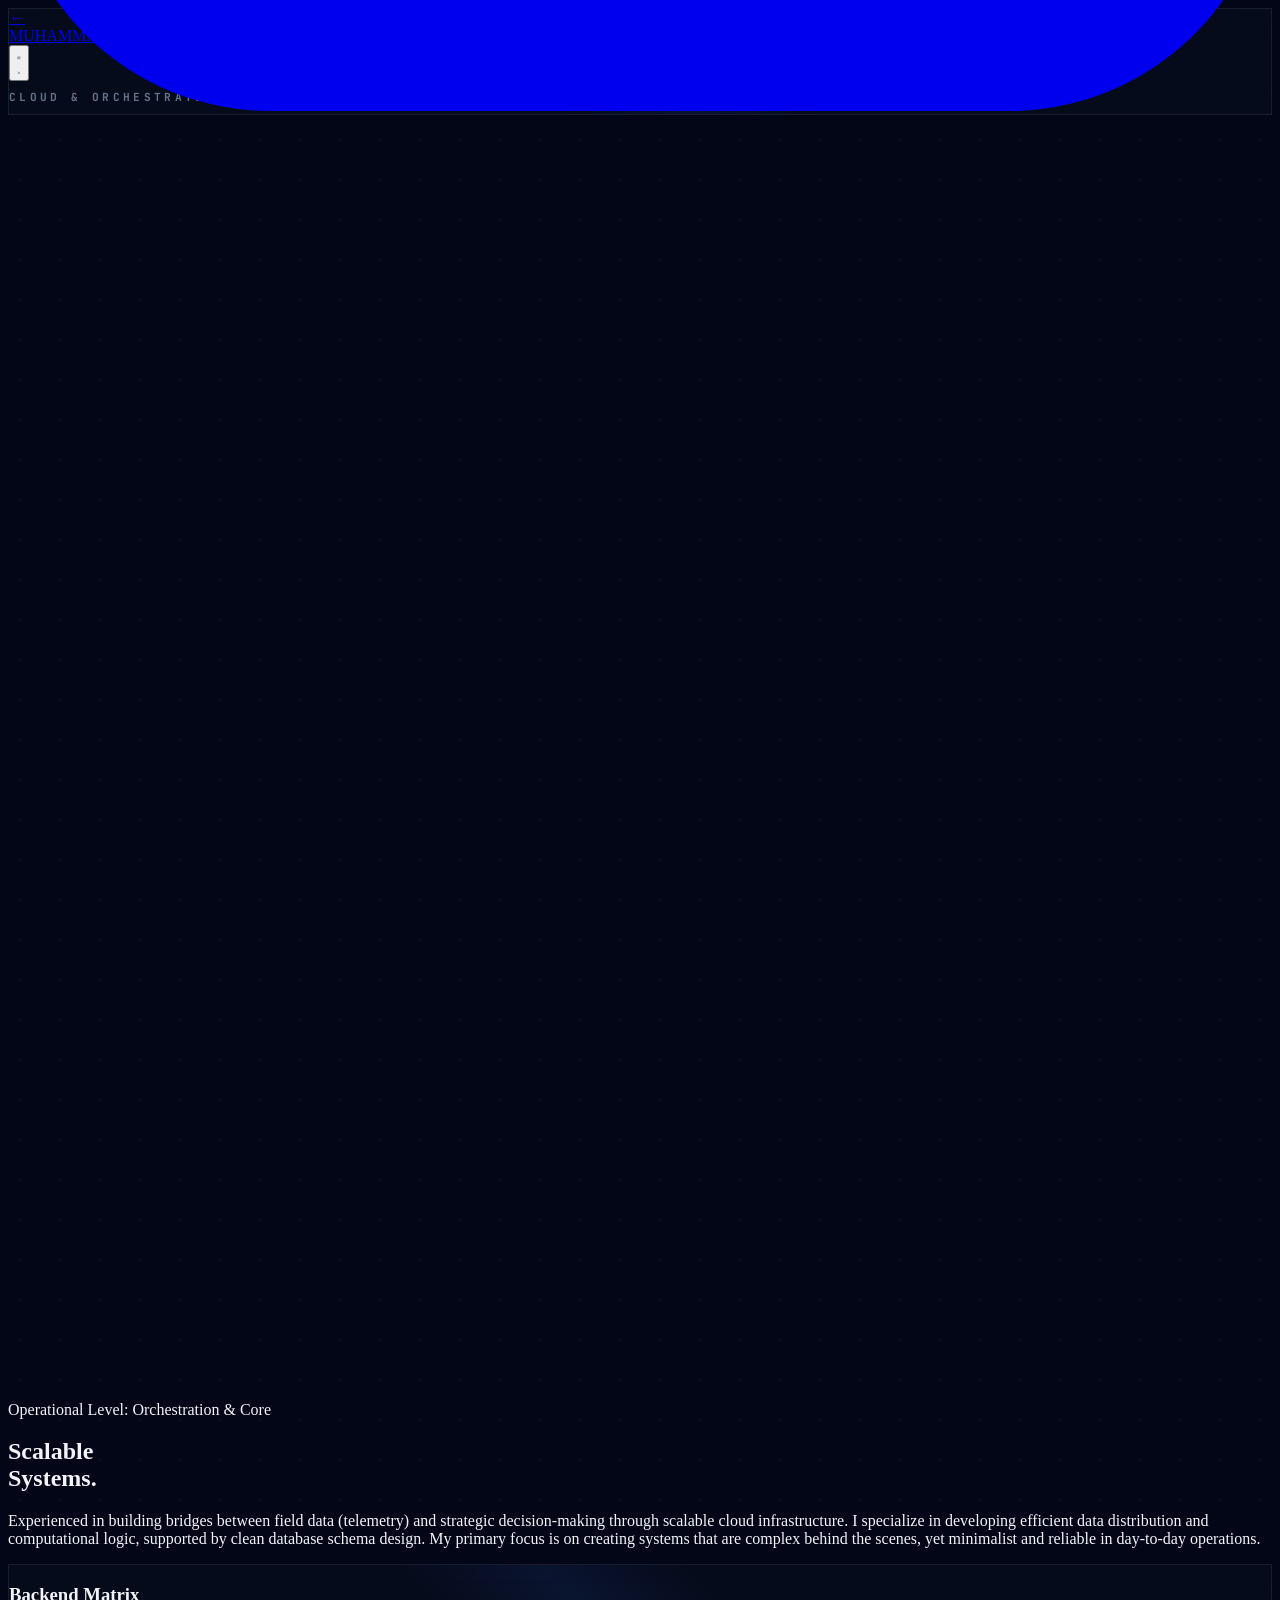
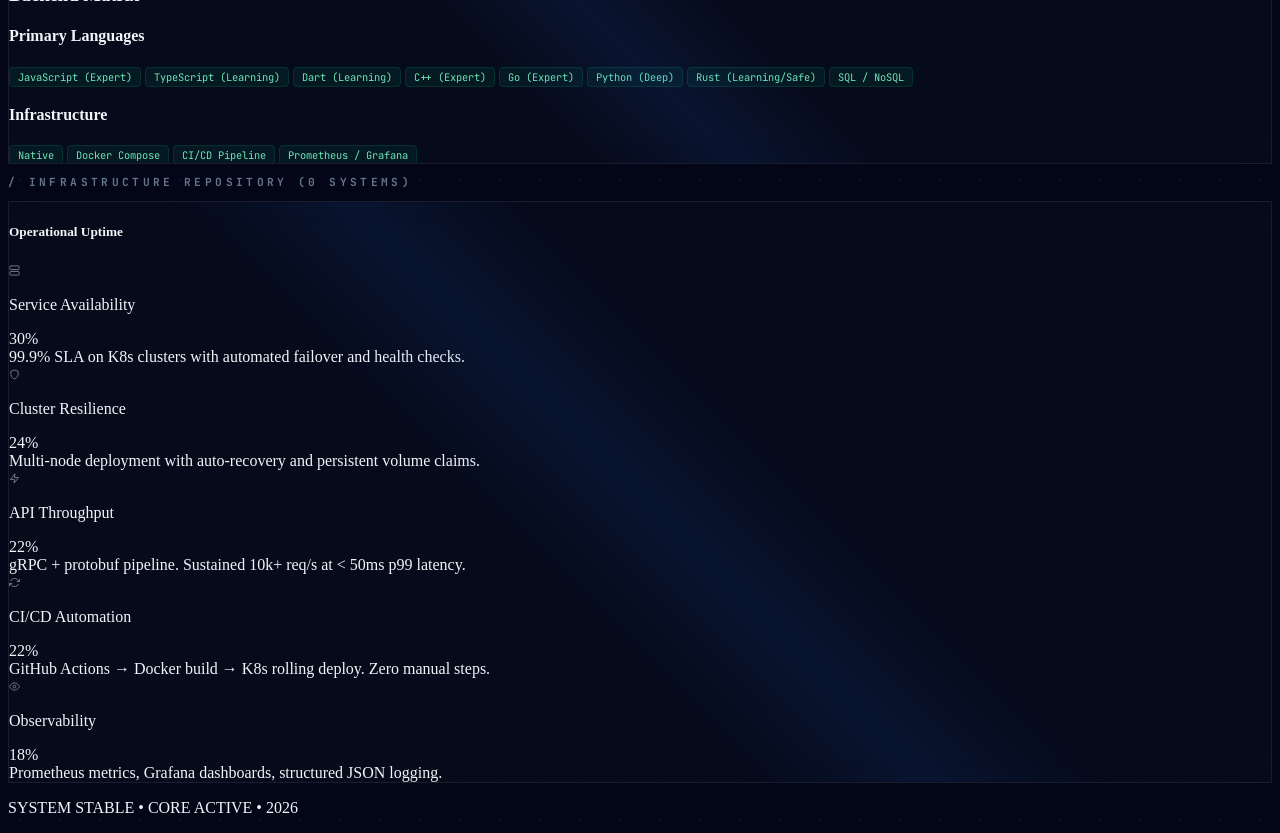
==== page/development/index.html @ 891918cc "feat: Introduce dedicated pages for development, engineering, and profile sections, and add core Jav" ====
<!DOCTYPE html>
<html lang="en">

<head>
    <meta charset="UTF-8">
    <meta name="viewport" content="width=device-width, initial-scale=1.0">
    <title>Development Hub | Muhammad Saifulloh</title>
    <!-- Foot Scripts -->
    <script src="../../static/js/translations.js"></script>


    <!-- Icons & Assets -->
    <link rel="stylesheet" href="../../static/css/style.css">

    <!-- Google Fonts -->
    <link rel="preconnect" href="https://fonts.googleapis.com">
    <link rel="preconnect" href="https://fonts.gstatic.com" crossorigin>
    <link
        href="https://fonts.googleapis.com/css2?family=Inter:wght@300;400;500;600;700;800&family=JetBrains+Mono:wght@400;700&display=swap"
        rel="stylesheet">

    <!-- Tailwind CSS (via CDN) -->
    <script src="https://cdn.tailwindcss.com"></script>
    <script>
        tailwind.config = {
            darkMode: 'class',
            theme: {
                extend: {
                    colors: {
                        dev: { DEFAULT: '#064e3b', light: '#10b981', dark: '#042f24' },
                        dark: { 950: '#020617', 900: '#0a0f1e', 800: '#1e293b' }
                    },
                    fontFamily: {
                        sans: ['Inter', 'sans-serif'],
                        mono: ['JetBrains Mono', 'monospace'],
                    },
                }
            }
        }
    </script>
</head>

<body class="bg-dark-950 text-slate-100 font-sans grid-blueprint selection:bg-dev">
    <nav class="fixed top-0 w-full z-50 glass-card border-b border-white/5 py-4">
        <div class="max-w-7xl mx-auto px-6 flex justify-between items-center">
            <a href="../../" class="flex items-center gap-3 group">
                <div
                    class="w-10 h-10 bg-dev rounded-lg flex items-center justify-center font-black text-white group-hover:protocol-glow transition-all">
                    ←</div>
                <div class="flex flex-col">
                    <span class="font-black tracking-tighter leading-none text-lg">MUHAMMAD SAIFULLOH</span>
                    <span class="text-[9px] text-slate-500 font-mono tracking-[0.2em] uppercase"
                        data-i18n="profile_archive_label">IoT Architect | Full-Stack Dev | Embedded Systems
                        Engineer</span>
                </div>
            </a>

            <!-- Mobile Menu Button -->
            <div class="flex items-center gap-4">
                <button id="mobile-menu-btn" class="lg:hidden p-2 text-slate-400 hover:text-white transition-colors">
                    <svg class="menu-icon w-6 h-6" fill="none" stroke="currentColor" viewBox="0 0 24 24">
                        <path stroke-linecap="round" stroke-linejoin="round" stroke-width="2"
                            d="M4 6h16M4 12h16M4 18h16"></path>
                    </svg>
                    <svg class="close-icon w-6 h-6 hidden" fill="none" stroke="currentColor" viewBox="0 0 24 24">
                        <path stroke-linecap="round" stroke-linejoin="round" stroke-width="2" d="M6 18L18 6M6 6l12 12">
                        </path>
                    </svg>
                </button>
            </div>
            <h1 class="section-tag italic hidden lg:block" data-i18n="operational_level_core">CLOUD & ORCHESTRATION HUB
            </h1>
        </div>
    </nav>

    <!-- Mobile Overlay Menu -->
    <div id="mobile-menu" class="fixed inset-0 z-40 lg:hidden bg-dark-950/95 backdrop-blur-xl pt-24 px-6">
        <div class="flex flex-col gap-6 text-2xl font-black italic uppercase tracking-tighter">
            <a href="../../" class="hover:text-eng transition-colors">← Dashboard</a>
            <a href="../profile/" class="hover:text-eng transition-colors">Profile</a>
            <a href="../engineering/" class="hover:text-eng transition-colors text-eng">Engineering Hub</a>

            <div class="pt-10 mt-10 border-t border-white/5 flex gap-6">
                <a href="https://www.linkedin.com/in/muhammad-saifulloh-b37137209/" target="_blank"
                    class="p-4 bg-slate-900 rounded-xl text-eng"><svg class="w-6 h-6" fill="currentColor"
                        viewBox="0 0 24 24">
                        <path
                            d="M19 0h-14c-2.761 0-5 2.239-5 5v14c0 2.761 2.239 5 5 5h14c2.762 0 5-2.239 5-5v-14c0-2.761-2.238-5-5-5zm-11 19h-3v-11h3v11zm-1.5-12.268c-.966 0-1.75-.79-1.75-1.764s.784-1.764 1.75-1.764 1.75.79 1.75 1.764-.783 1.764-1.75 1.764zm13.5 12.268h-3v-5.604c0-3.368-4-3.113-4 0v5.604h-3v-11h3v1.765c1.396-2.586 7-2.777 7 2.476v6.759z" />
                    </svg></a>
            </div>
        </div>
    </div>

    <main class="max-w-7xl mx-auto py-48 px-6">
        <header class="mb-32 text-right">
            <span
                class="inline-block px-4 py-2 rounded-full bg-green-900/20 border border-green-500/20 text-dev-light text-[10px] font-black mb-8 uppercase tracking-[0.2em]"
                data-i18n="operational_level_core">Operational Level: Orchestration & Core</span>
            <h2 class="text-7xl md:text-9xl font-black italic tracking-tighter mb-10 leading-[0.85] uppercase"
                data-i18n="dev_header">Scalable <br><span class="text-dev-light">Systems.</span></h2>
            <p class="text-xl text-slate-400 max-w-2xl leading-relaxed border-r-4 border-dev pr-6 ml-auto italic"
                data-i18n="dev_desc">
                Experienced in building bridges between field data (telemetry) and strategic decision-making through
                scalable cloud infrastructure. I specialize in developing efficient data distribution and computational
                logic, supported by clean database schema design. My primary focus is on creating systems that are
                complex behind the scenes, yet minimalist and reliable in day-to-day operations.
            </p>
        </header>

        <div class="grid lg:grid-cols-3 gap-12 mb-32">
            <div class="lg:col-span-2 space-y-12 order-2 lg:order-1">
                <section
                    class="p-12 glass-card rounded-[2.5rem] border-l-4 border-dev hover:bg-dev/[0.02] transition-all">
                    <h3 class="text-3xl font-black mb-8 uppercase tracking-tight italic" data-i18n="dev_matrix_title">
                        Backend Matrix</h3>
                    <div class="grid md:grid-cols-2 gap-12">
                        <div class="space-y-6">
                            <h4 class="text-[10px] font-bold text-slate-500 uppercase tracking-widest border-b border-white/5 pb-2"
                                data-i18n="dev_matrix_langs">Primary Languages</h4>
                            <div class="flex flex-wrap gap-2">
                                <span class="dev-tag">JavaScript (Expert)</span>
                                <span class="dev-tag">TypeScript (Learning)</span>
                                <span class="dev-tag">Dart (Learning)</span>

                                <span class="dev-tag">C++ (Expert)</span>
                                <span class="dev-tag">Go (Expert)</span> <span class="dev-tag">Python (Deep)</span>
                                <span class="dev-tag">Rust (Learning/Safe)</span> <span class="dev-tag">SQL /
                                    NoSQL</span>
                            </div>
                        </div>
                        <div class="space-y-6">
                            <h4 class="text-[10px] font-bold text-slate-500 uppercase tracking-widest border-b border-white/5 pb-2"
                                data-i18n="dev_matrix_infra">Infrastructure</h4>
                            <div class="flex flex-wrap gap-2">
                                <span class="dev-tag">Native</span> <span class="dev-tag">Docker Compose</span>
                                <span class="dev-tag">CI/CD Pipeline</span> <span class="dev-tag">Prometheus /
                                    Grafana</span>
                            </div>
                        </div>
                    </div>
                </section>

                <div class="space-y-8" id="dev-projects-container">
                    <!-- Projects injected via dev_projects.js -->
                </div>
            </div>

            <div class="lg:col-span-1 space-y-8 order-1 lg:order-2">
                <div class="glass-card p-8 rounded-3xl border-t-4 border-dev sticky top-28">
                    <h5 class="text-[10px] font-black text-slate-500 uppercase tracking-[0.3em] mb-6"
                        data-i18n="dev_uptime_title">Operational Uptime</h5>
                    <!-- Stats injected + animated via stats.js -->
                    <div id="dev-stats-container" class="space-y-5"></div>
                </div>
            </div>
        </div>
    </main>

    <!-- Mechanical-Humanist Modal -->
    <div id="image-modal">
        <div class="modal-content glass-card p-1">
            <div class="bg-dark-900 rounded-[20px] p-10 relative">
                <button id="modal-close"
                    class="absolute top-6 right-6 text-white font-black text-2xl hover:text-dev transition-colors">&times;</button>
                <div class="flex flex-col gap-8">
                    <img id="modal-img" src="" alt="Project Preview"
                        class="w-full rounded-xl border border-white/5 shadow-2xl">
                    <div class="modal-info text-left">
                        <h4 id="modal-title" class="text-3xl font-black italic uppercase mb-2">Project Title</h4>
                        <div id="modal-desc" class="text-slate-400 text-sm leading-relaxed max-w-2xl"></div>
                    </div>
                </div>
            </div>
        </div>
    </div>

    <footer class="py-20 border-t border-white/5 text-center grid-blueprint">
        <p class="text-[10px] text-slate-800 font-mono italic font-bold tracking-[0.5em]" data-i18n="dev_footer">SYSTEM
            STABLE • CORE ACTIVE • 2026</p>
    </footer>

    <script src="../../static/js/stats.js"></script>
    <script src="../../static/js/dev_projects.js"></script>
    <script src="../../static/js/core.js"></script>
</body>

</html>
---- static/css/style.css ----
/* Main Design Tokens */
:root {
    --eng-blue: #00458b;
    /* BUMN/LEN Strategic Blue */
    --dev-green: #064e3b;
    --safety-orange: #d97706;
    --dark-950: #020617;
    --dark-900: #0a0f1e;
    --accent-blue: #3b82f6;
}

body {
    background-color: var(--dark-950);
    color: #f1f5f9;
    scroll-behavior: smooth;
    overflow-x: hidden;
}

/* Blueprint Grid Background */
.grid-blueprint {
    background-image: radial-gradient(rgba(37, 99, 235, 0.1) 1px, transparent 1px);
    background-size: 40px 40px;
}

/* Glassmorphism Cards with Transparent Edges */
.glass-card {
    background: rgba(10, 15, 30, 0.6);
    backdrop-filter: blur(16px);
    border: 1px solid rgba(255, 255, 255, 0.08);
    position: relative;
    overflow: hidden;
}

.glass-card::before {
    content: '';
    position: absolute;
    inset: 0;
    background: linear-gradient(45deg, transparent 40%, rgba(37, 99, 235, 0.1), transparent 60%);
    pointer-events: none;
    z-index: 1;
}

/* Translucent Glowing Edges */
.project-card {
    border: 1px solid rgba(37, 99, 235, 0.15);
    transition: all 0.4s cubic-bezier(0.23, 1, 0.32, 1);
    cursor: pointer;
}

.project-card:hover {
    border-color: rgba(37, 99, 235, 0.5);
    background: rgba(10, 15, 30, 0.8);
    box-shadow: 0 0 30px -5px rgba(37, 99, 235, 0.2);
}

.project-card:active {
    transform: scale(0.97);
    border-color: var(--eng-blue);
    background: rgba(0, 69, 139, 0.2);
}

/* Section Tags */
.section-tag {
    font-family: 'JetBrains Mono', monospace;
    font-size: 0.7rem;
    letter-spacing: 0.3em;
    color: #64748b;
    font-weight: 700;
    text-transform: uppercase;
}

/* Timeline */
.timeline-line {
    position: absolute;
    left: 0;
    top: 0;
    height: 100%;
    width: 2px;
    background: linear-gradient(to bottom, var(--eng-blue), transparent);
}

/* Tech Tags */
.tech-tag {
    background: rgba(37, 99, 235, 0.1);
    border: 1px solid rgba(37, 99, 235, 0.2);
    color: #93c5fd;
    padding: 2px 8px;
    border-radius: 4px;
    font-size: 0.65rem;
    font-family: 'JetBrains Mono', monospace;
}

.dev-tag {
    background: rgba(5, 150, 105, 0.1);
    border: 1px solid rgba(5, 150, 105, 0.2);
    color: #6ee7b7;
    padding: 2px 8px;
    border-radius: 4px;
    font-size: 0.65rem;
    font-family: 'JetBrains Mono', monospace;
}

/* Utilities */
.horizontal-scroll {
    scrollbar-width: none;
    -ms-overflow-style: none;
}

.horizontal-scroll::-webkit-scrollbar {
    display: none;
}

.hero {
    object-position: center 20%;
}

.project-card {
    min-width: 320px;
    scroll-snap-align: start;
}

.about {
    width: 100%;
    height: 33vh;
    object-fit: cover;
    /* User can adjust this value to crop: [center, top, bottom, X% Y%] */
    object-position: center 20%;
    transition: transform 0.5s ease;
}

.hover-lift {
    transition: transform 0.3s ease, box-shadow 0.3s ease;
}

.hover-lift:hover {
    transform: translateY(-5px);
    box-shadow: 0 10px 40px -10px rgba(37, 99, 235, 0.3);
}

.industrial-border {
    border-left: 4px solid var(--eng-blue);
    padding-left: 1.5rem;
}

.gradient-text-blue {
    background: linear-gradient(to right, #60a5fa, var(--eng-blue));
    -webkit-background-clip: text;
    background-clip: text;
    -webkit-text-fill-color: transparent;
}

/* Performance Optimized Animations */
@keyframes glow-pulse {

    0%,
    100% {
        opacity: 0.5;
        transform: scale(1);
    }

    50% {
        opacity: 1;
        transform: scale(1.05);
    }
}

.protocol-glow {
    transition: filter 0.3s ease, transform 0.3s ease, opacity 0.3s ease;
    will-change: transform, opacity;
}

.project-card:hover .protocol-glow {
    filter: drop-shadow(0 0 8px var(--eng-blue));
    color: var(--eng-blue);
    /* Ensure icon glows too */
    transform: scale(1.3);
    opacity: 1;
}

/* System Architecture Diagram */
.arch-node {
    position: relative;
    padding: 1.5rem;
    background: rgba(15, 23, 42, 0.8);
    border: 1px solid rgba(255, 255, 255, 0.1);
    border-radius: 1rem;
    text-align: center;
    transition: transform 0.3s ease;
    will-change: transform;
}

.arch-node:hover {
    transform: scale(1.02);
    border-color: var(--eng-blue);
}

.arch-arrow {
    height: 2px;
    background: linear-gradient(90deg, var(--eng-blue), transparent);
    flex-grow: 1;
    position: relative;
    min-width: 40px;
}

.arch-arrow::after {
    content: '';
    position: absolute;
    right: 0;
    top: -4px;
    border-left: 6px solid var(--eng-blue);
    border-top: 5px solid transparent;
    border-bottom: 5px solid transparent;
}

/* GitHub Repository Card */
.repo-card {
    background: rgba(30, 41, 59, 0.4);
    border-radius: 0.75rem;
    padding: 1.25rem;
    border: 1px solid rgba(255, 255, 255, 0.05);
    transition: all 0.3s ease;
}

.repo-card:hover {
    background: rgba(30, 41, 59, 0.6);
    border-color: var(--eng-blue);
    transform: translateX(5px);
}

/* Mechanical-Humanist Modal */
#image-modal {
    display: none;
    position: fixed;
    z-index: 1000;
    inset: 0;
    background: rgba(2, 6, 23, 0.95);
    align-items: center;
    justify-content: center;
    backdrop-filter: blur(12px);
    opacity: 0;
    transition: opacity 0.3s ease;
}

#image-modal.active {
    display: flex;
    opacity: 1;
}

.modal-content {
    max-width: 1000px;
    width: 90%;
    transform: translateY(20px);
    transition: transform 0.4s cubic-bezier(0.16, 1, 0.3, 1);
}

#image-modal.active .modal-content {
    transform: translateY(0);
}

/* Mobile Navigation & Layout Utility */
@media (max-width: 768px) {
    .grid-blueprint {
        background-size: 30px 30px;
    }

    .project-card {
        min-width: 280px;
    }

    h1 {
        font-size: 3.5rem !important;
    }

    h2 {
        font-size: 2.5rem !important;
    }

    .arch-arrow {
        display: none;
    }

    .modal-content {
        width: 95%;
        height: 90%;
        overflow-y: auto;
    }
}

/* Responsive Hidden Utility */
.mobile-nav-active body {
    overflow: hidden;
}

#mobile-menu {
    transform: translateY(-100%);
    transition: transform 0.4s cubic-bezier(0.16, 1, 0.3, 1);
}

#mobile-menu.active {
    transform: translateY(0);
}

/* Profile Image Framework */
.profile-frame {
    position: relative;
    mask-image: radial-gradient(circle at center, black 60%, transparent 100%);
    -webkit-mask-image: radial-gradient(circle at center, black 60%, transparent 100%);
    overflow: hidden;
    cursor: pointer;
    transition: all 0.5s cubic-bezier(0.23, 1, 0.32, 1);
}

.profile-frame:hover {
    transform: scale(1.03);
    mask-image: radial-gradient(circle at center, black 80%, transparent 100%);
    -webkit-mask-image: radial-gradient(circle at center, black 80%, transparent 100%);
}

.profile-frame img {
    width: 100%;
    height: 100%;
    object-fit: cover;
    /* User can adjust this value to crop: [center, top, bottom, X% Y%] */
    object-position: center 20%;
    transition: transform 0.5s ease;
}

.profile-frame:hover img {
    transform: scale(1.1);
}

/* Blur Vignette Overlay */
.profile-vignette {
    position: absolute;
    inset: 0;
    box-shadow: inset 0 0 40px 10px rgba(2, 6, 23, 0.8);
    pointer-events: none;
}

/* CV Dropdown Active State */
#cv-dropdown.active-click #cv-menu {
    opacity: 1 !important;
    visibility: visible !important;
    transform: translateY(0) !important;
}

/* Repo Marquee Styling */
.repo-marquee-container {
    animation: marquee 40s linear infinite;
    gap: 2rem;
}

@keyframes marquee {
    0% {
        transform: translateX(0);
    }

    100% {
        transform: translateX(-50%);
    }
}

.repo-marquee-item {
    min-width: 350px;
    background: rgba(15, 23, 42, 0.4);
    border: 1px solid rgba(255, 255, 255, 0.05);
    padding: 1.5rem;
    border-radius: 1rem;
    display: inline-flex;
    flex-direction: column;
    pointer-events: none;
    /* User requested: not clickable */
}

.repo-marquee-item .repo-status {
    font-size: 8px;
    font-family: 'JetBrains Mono', monospace;
    font-weight: 800;
    text-transform: uppercase;
    letter-spacing: 0.1em;
    margin-bottom: 0.5rem;
}

.repo-marquee-item .status-private {
    color: #f59e0b;
}

.repo-marquee-item .status-public {
    color: #2563eb;
}

/* Line Clamp for project description overflow */
.line-clamp-3 {
    display: -webkit-box;
    -webkit-line-clamp: 3;
    line-clamp: 3;
    -webkit-box-orient: vertical;
    overflow: hidden;
}

/* Ensure buttons & interactive elements have min touch target */
button,
.filter-btn,
.cert-card,
.project-card {
    -webkit-tap-highlight-color: transparent;
}

/* Filter button spacing on mobile */
#filter-hub {
    gap: 0.5rem;
}

/* Modal image: contain on mobile so tall images don't overflow */
#modal-img {
    max-height: 100vh;
    object-fit: cover;
}

/* Form select dropdown dark background (browser default override) */
select option {
    background: #0a0f1e;
    color: #f1f5f9;
}

/* ── ICON ANIMATION UTILITIES ─────────────────────────────────────────────── */

/* Gentle float — use on hero/section icons */
@keyframes icon-float {

    0%,
    100% {
        transform: translateY(0px);
    }

    50% {
        transform: translateY(-4px);
    }
}

.icon-float {
    animation: icon-float 3.5s ease-in-out infinite;
}

/* Slow spin — use on gear/cycle icons */
@keyframes icon-spin-slow {
    from {
        transform: rotate(0deg);
    }

    to {
        transform: rotate(360deg);
    }
}

.icon-spin {
    animation: icon-spin-slow 10s linear infinite;
}

/* Engineering glow pulse — use on hardware icons */
@keyframes glow-eng {

    0%,
    100% {
        filter: drop-shadow(0 0 2px rgba(59, 130, 246, 0.4));
    }

    50% {
        filter: drop-shadow(0 0 8px rgba(59, 130, 246, 0.9));
    }
}

.icon-glow-eng {
    animation: glow-eng 2.5s ease-in-out infinite;
}

/* Development glow pulse — use on dev icons */
@keyframes glow-dev {

    0%,
    100% {
        filter: drop-shadow(0 0 2px rgba(16, 185, 129, 0.4));
    }

    50% {
        filter: drop-shadow(0 0 8px rgba(16, 185, 129, 0.9));
    }
}

.icon-glow-dev {
    animation: glow-dev 2.5s ease-in-out infinite;
}

/* Badge shimmer — use on cert/award icons */
@keyframes shimmer {
    0% {
        opacity: 0.6;
        transform: scale(1);
    }

    50% {
        opacity: 1;
        transform: scale(1.15);
    }

    100% {
        opacity: 0.6;
        transform: scale(1);
    }
}

.icon-shimmer {
    animation: shimmer 2.8s ease-in-out infinite;
}

/* Stagger fade-in for card lists */
@keyframes fade-up {
    from {
        opacity: 0;
        transform: translateY(14px);
    }

    to {
        opacity: 1;
        transform: translateY(0);
    }
}

.fade-up {
    animation: fade-up 0.45s cubic-bezier(0.22, 1, 0.36, 1) both;
}

.fade-up-1 {
    animation-delay: 0.05s;
}

.fade-up-2 {
    animation-delay: 0.12s;
}

.fade-up-3 {
    animation-delay: 0.19s;
}

.fade-up-4 {
    animation-delay: 0.26s;
}

.fade-up-5 {
    animation-delay: 0.33s;
}

/* Icon wrapper — for inline SVG in filter buttons / headers */
.btn-icon {
    display: inline-flex;
    align-items: center;
    justify-content: center;
}

.btn-icon svg {
    width: 12px;
    height: 12px;
    stroke-width: 2.2;
    flex-shrink: 0;
}

/* Stat icon */
.stat-icon {
    display: inline-flex;
    opacity: 0.5;
    flex-shrink: 0;
    transition: opacity 0.3s;
}

.stat-bar-item:hover .stat-icon {
    opacity: 1;
}

.stat-icon svg {
    width: 11px;
    height: 11px;
    stroke-width: 2;
}

/* Milestone/cert icon badge */
.item-icon {
    display: flex;
    align-items: center;
    justify-content: center;
    width: 32px;
    height: 32px;
    border-radius: 10px;
    flex-shrink: 0;
}

/* Filter button active icon color */
.filter-btn.active .btn-icon,
.filter-btn[class*="bg-eng"] .btn-icon {
    opacity: 1;
}
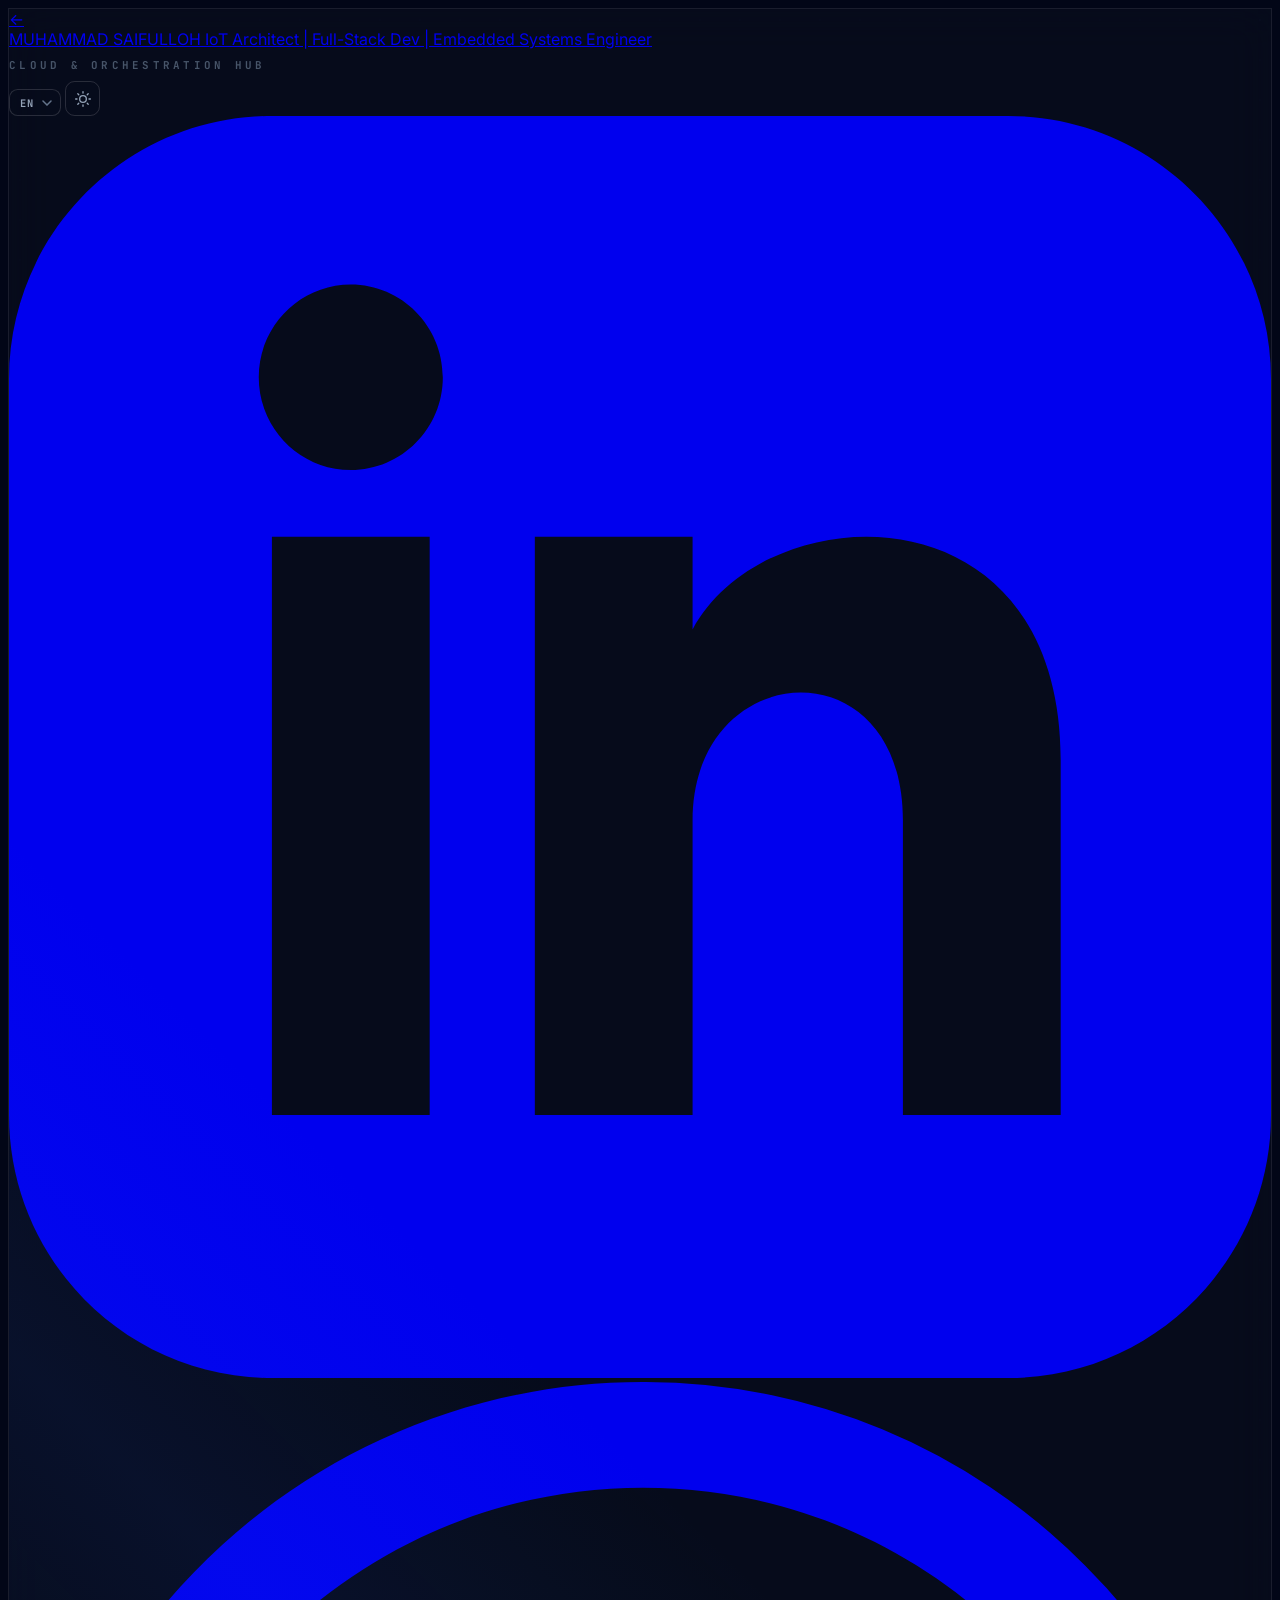
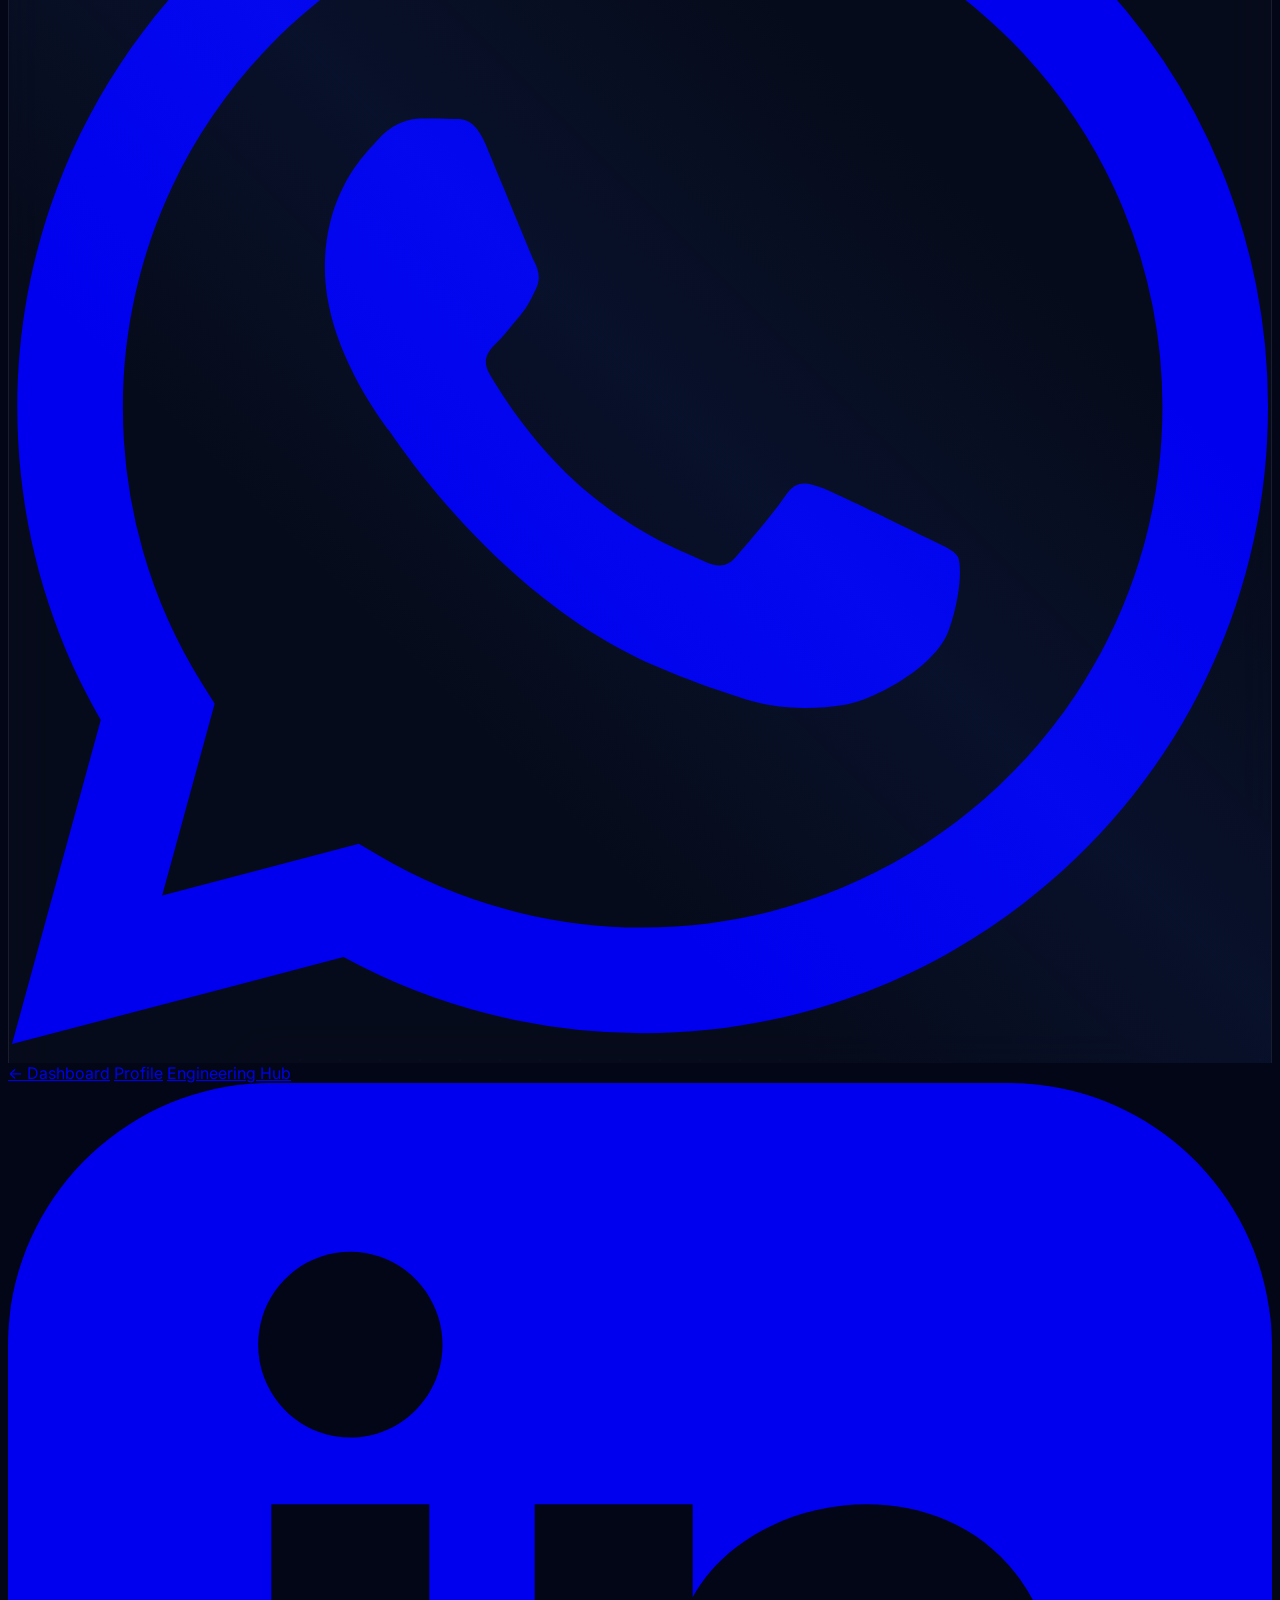
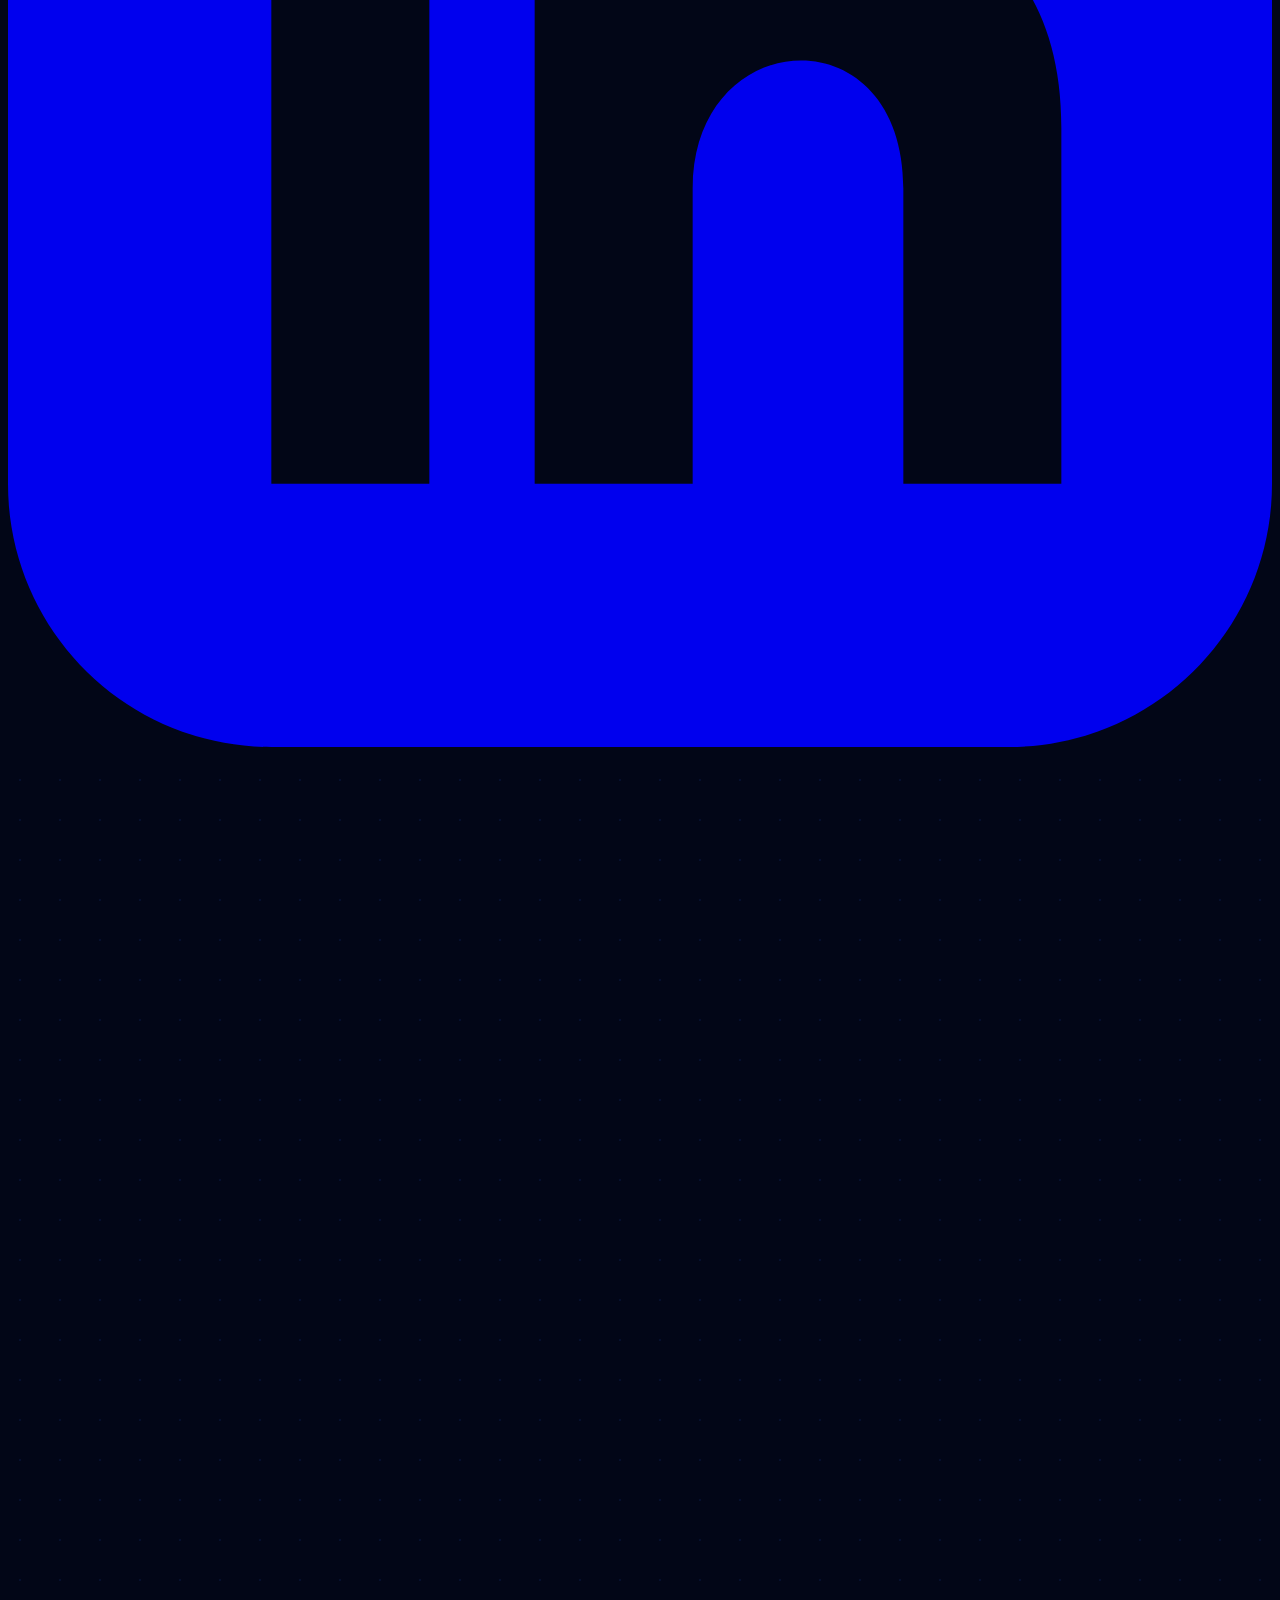
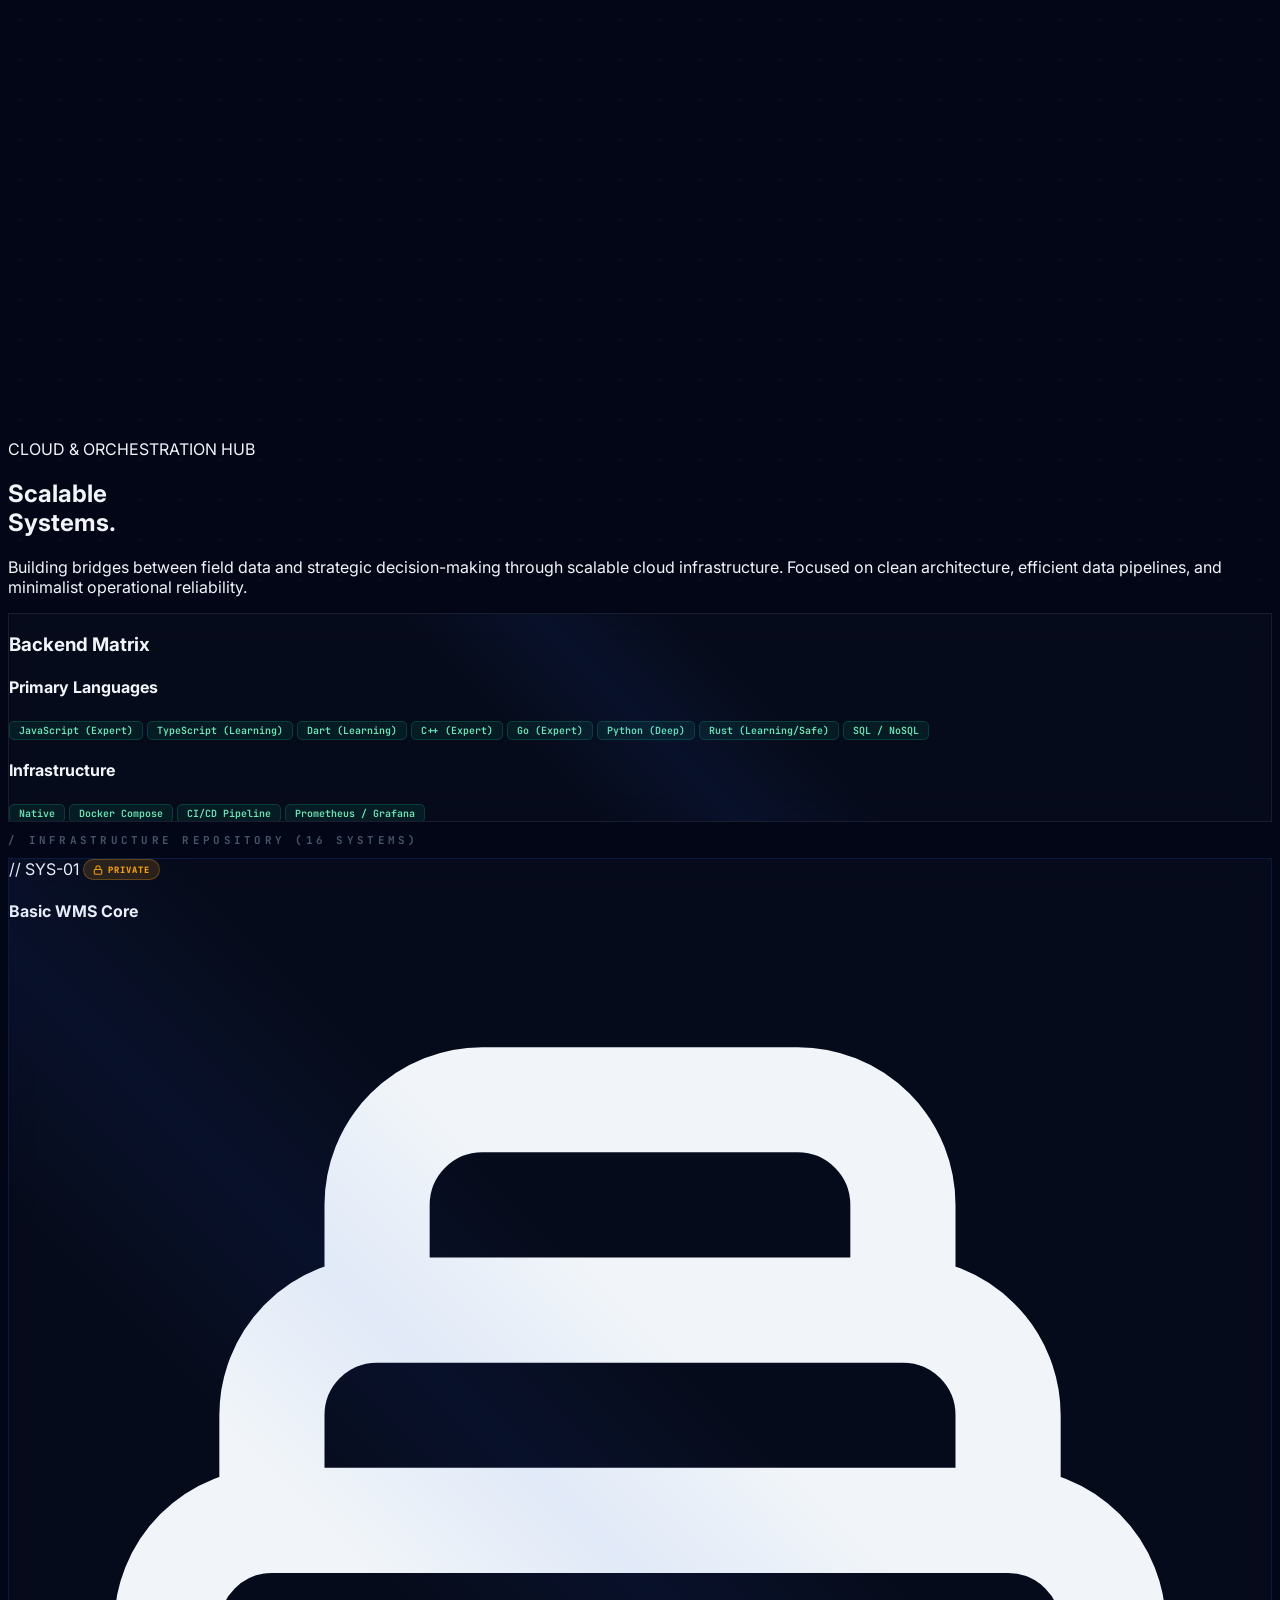
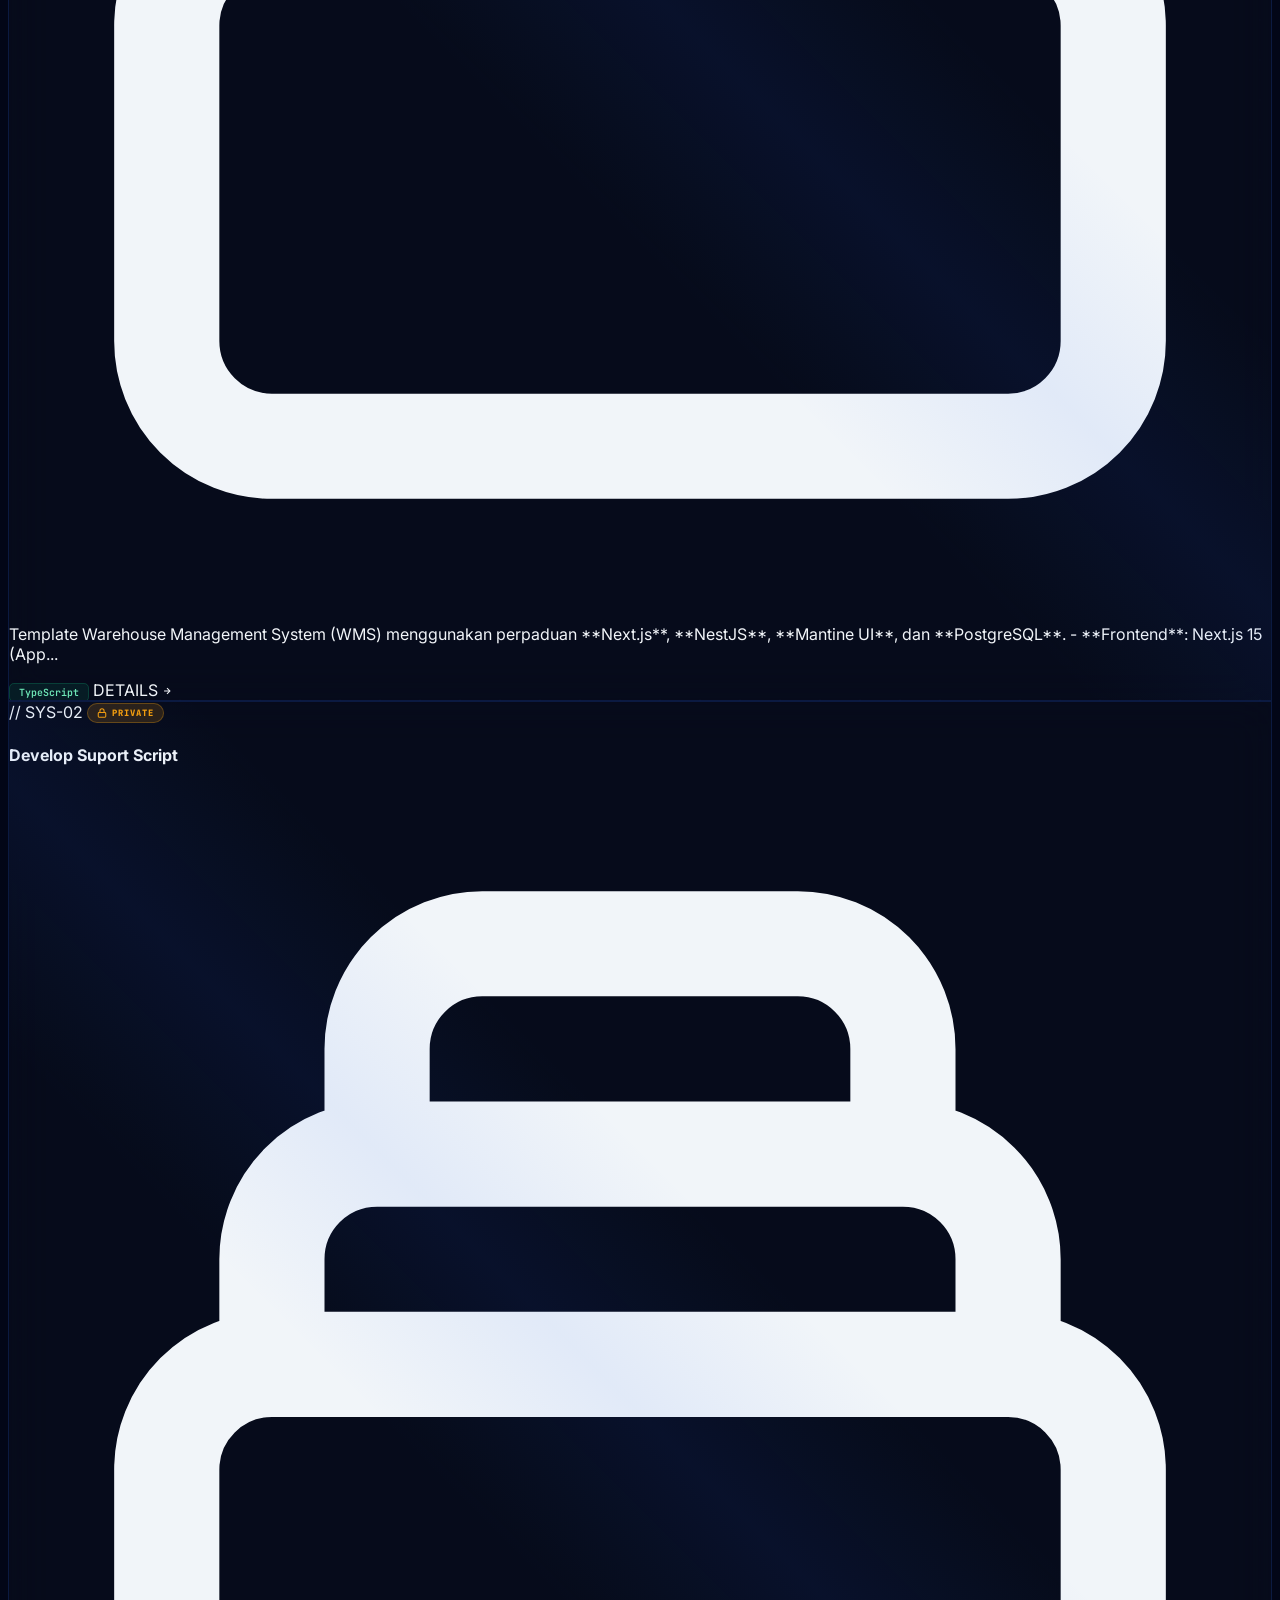
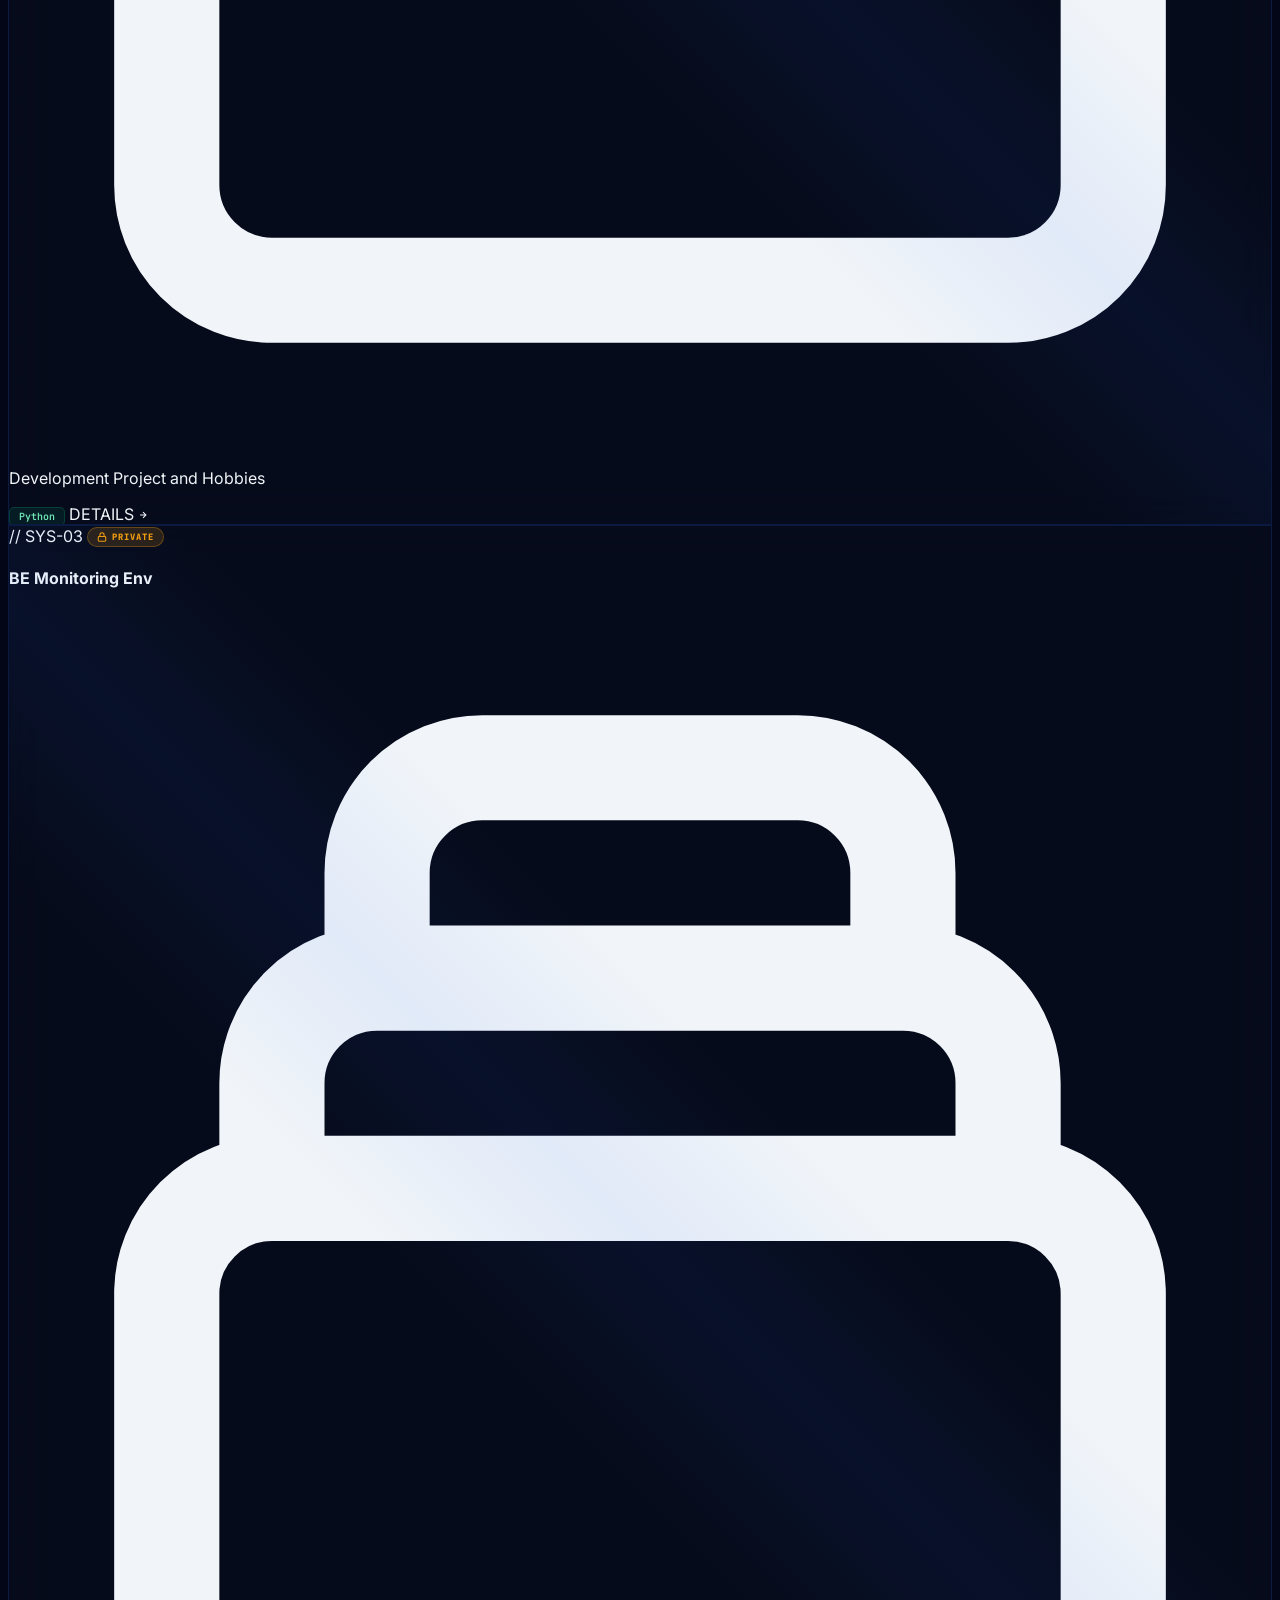
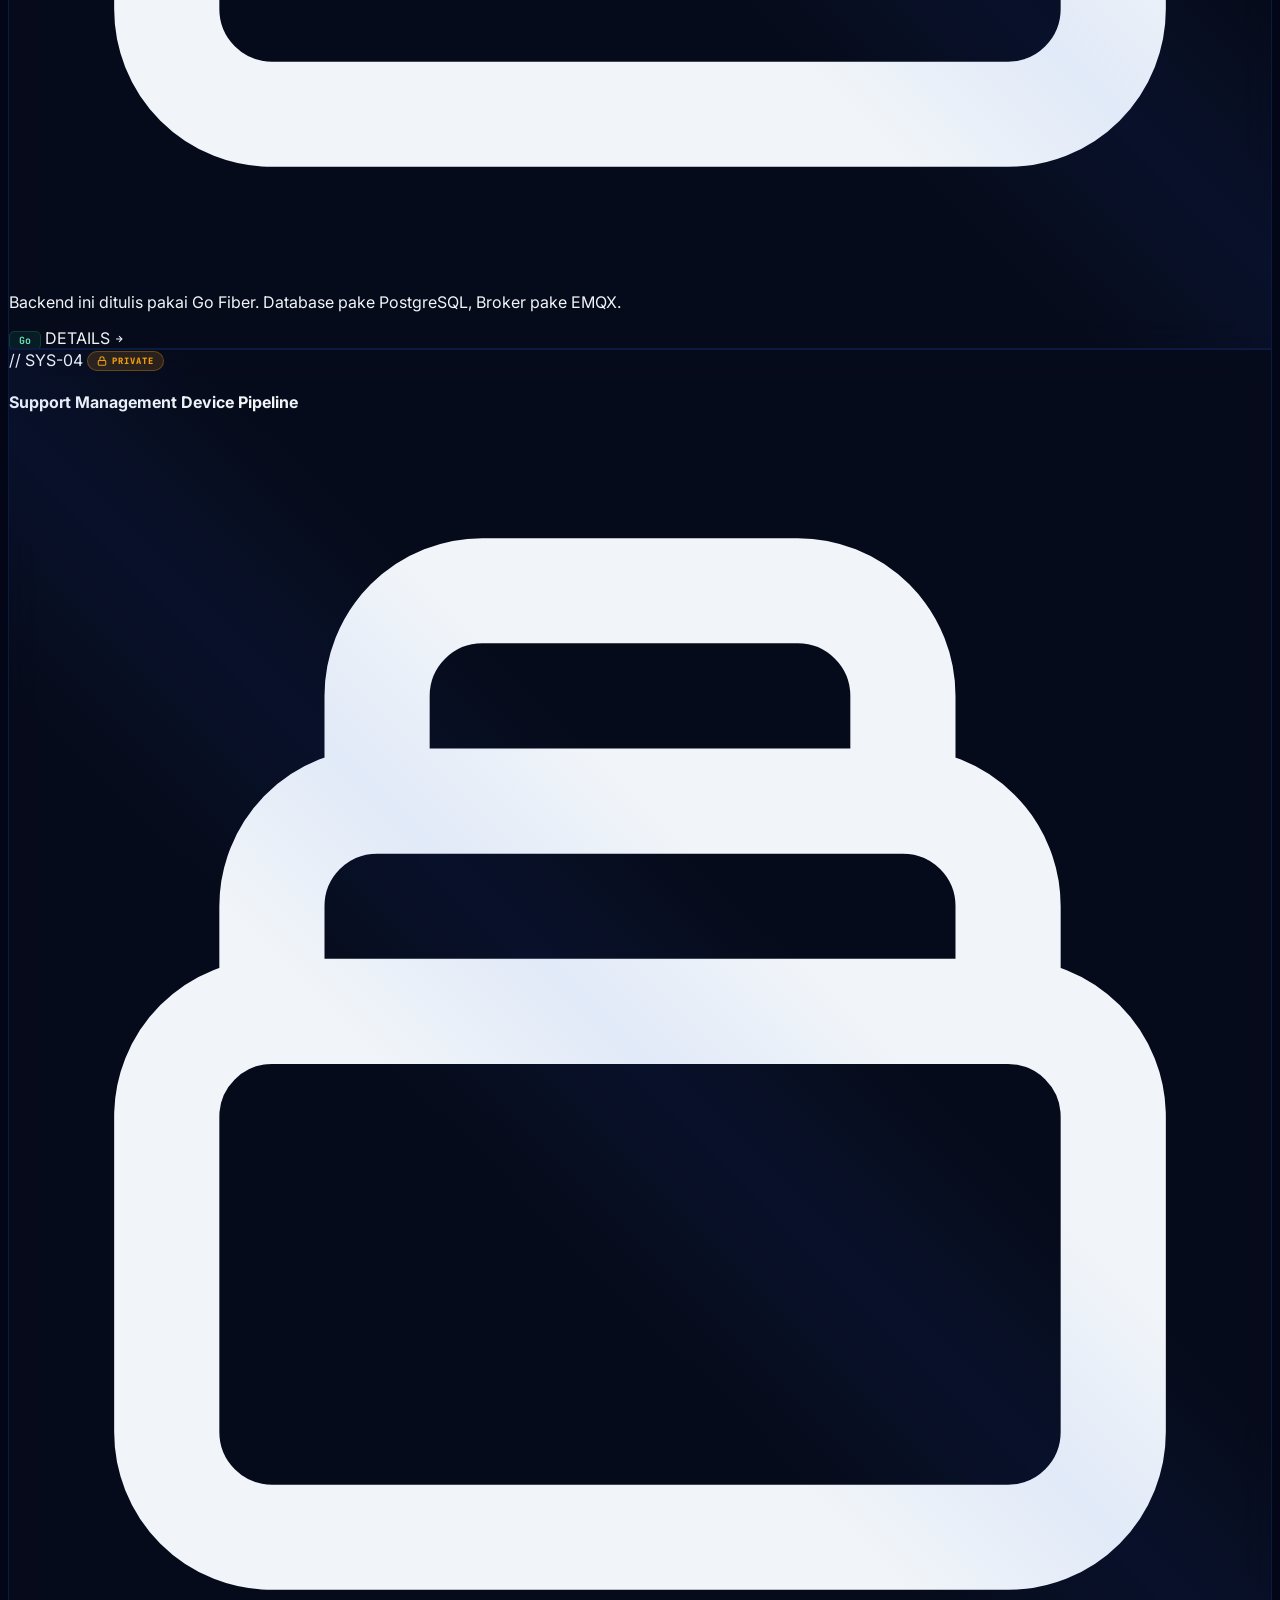
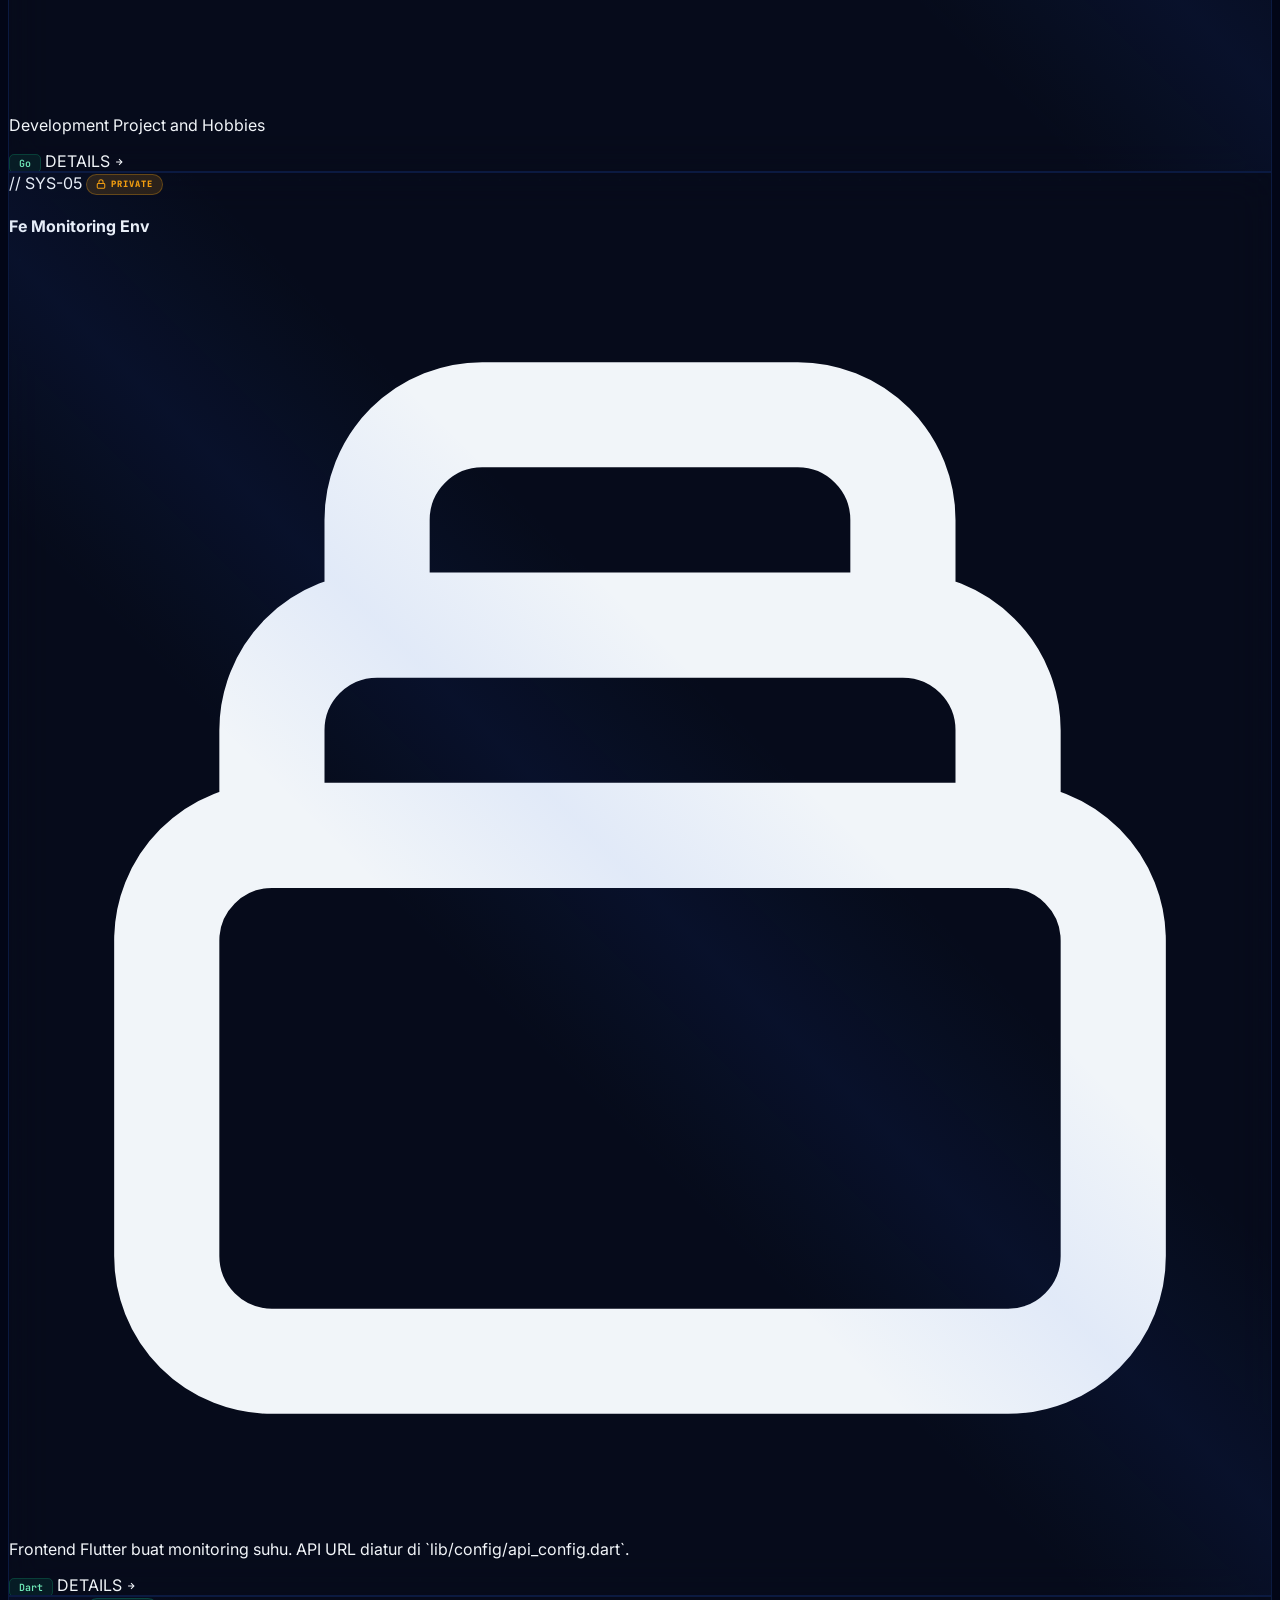
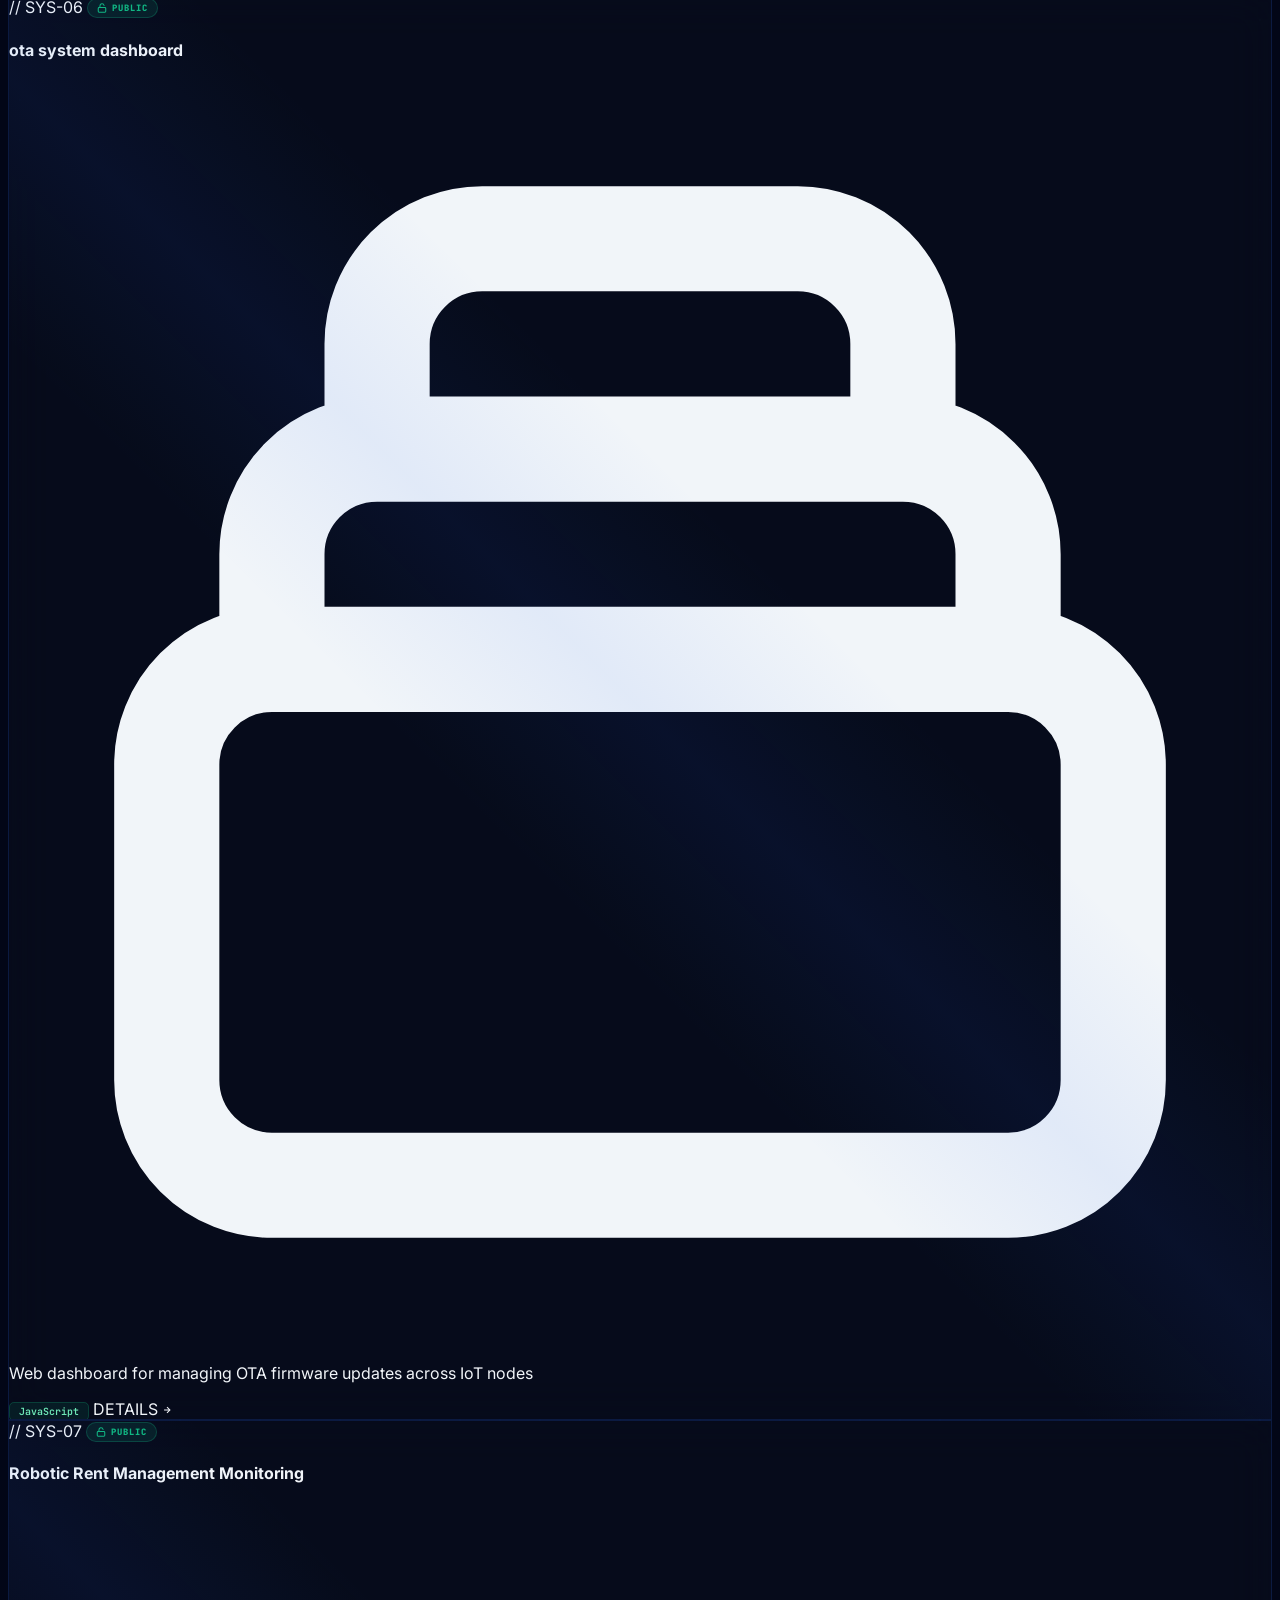
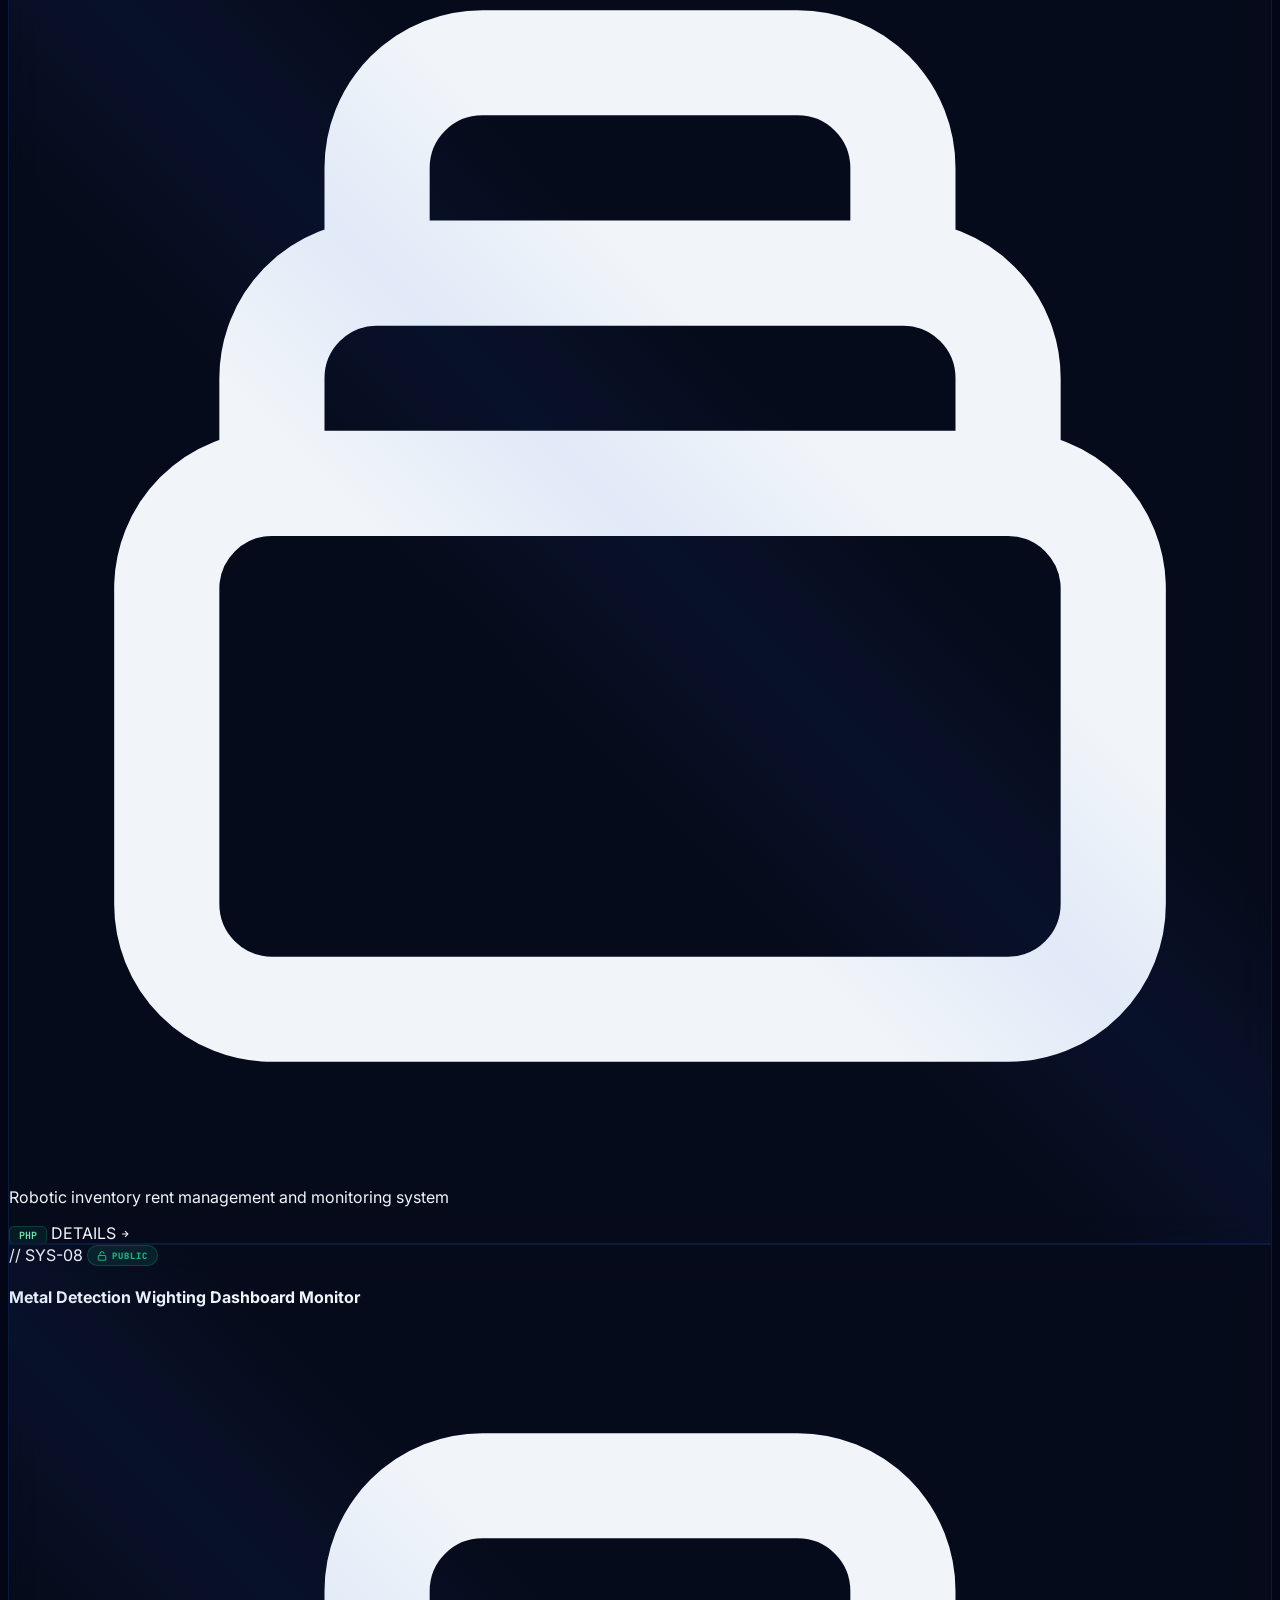
==== commit 8ddfb170: "feat: Implement dedicated portfolio pages for development, engineering, and profile sections with ne" ====
--- a/page/development/index.html
+++ b/page/development/index.html
@@ -5,9 +5,10 @@
     <meta charset="UTF-8">
     <meta name="viewport" content="width=device-width, initial-scale=1.0">
     <title>Development Hub | Muhammad Saifulloh</title>
-    <!-- Foot Scripts -->
+    <!-- Translations must load first -->
     <script src="../../static/js/translations.js"></script>
-
+    <!-- Loader -->
+    <script src="../../static/js/loader.js"></script>
 
     <!-- Icons & Assets -->
     <link rel="stylesheet" href="../../static/css/style.css">
@@ -41,22 +42,52 @@
 </head>
 
 <body class="bg-dark-950 text-slate-100 font-sans grid-blueprint selection:bg-dev">
-    <nav class="fixed top-0 w-full z-50 glass-card border-b border-white/5 py-4">
-        <div class="max-w-7xl mx-auto px-6 flex justify-between items-center">
+    <nav class="fixed top-0 w-full z-50 glass-card border-b border-white/5 py-3">
+        <div class="max-w-7xl mx-auto px-5 flex justify-between items-center gap-4">
             <a href="../../" class="flex items-center gap-3 group">
                 <div
-                    class="w-10 h-10 bg-dev rounded-lg flex items-center justify-center font-black text-white group-hover:protocol-glow transition-all">
+                    class="w-9 h-9 bg-dev rounded-lg flex items-center justify-center font-black text-white text-sm group-hover:protocol-glow transition-all flex-shrink-0">
                     ←</div>
                 <div class="flex flex-col">
-                    <span class="font-black tracking-tighter leading-none text-lg">MUHAMMAD SAIFULLOH</span>
-                    <span class="text-[9px] text-slate-500 font-mono tracking-[0.2em] uppercase"
+                    <span class="font-black tracking-tighter leading-none text-base">MUHAMMAD SAIFULLOH</span>
+                    <span class="text-[8px] text-slate-500 font-mono tracking-[0.15em] uppercase hidden sm:block"
                         data-i18n="profile_archive_label">IoT Architect | Full-Stack Dev | Embedded Systems
                         Engineer</span>
                 </div>
             </a>
 
-            <!-- Mobile Menu Button -->
-            <div class="flex items-center gap-4">
+            <h1 class="section-tag italic hidden lg:block flex-1 text-center" data-i18n="operational_level_core">CLOUD &
+                ORCHESTRATION HUB</h1>
+
+            <div class="flex items-center gap-2">
+                <select id="lang-picker" title="Select Language">
+                    <option value="en">EN</option>
+                    <option value="id">ID</option>
+                    <option value="ja">JA</option>
+                    <option value="zh">ZH</option>
+                </select>
+                <button id="theme-toggle" title="Toggle Theme" aria-label="Toggle theme"></button>
+                <a href="https://www.linkedin.com/in/muhammad-saifulloh-b37137209/" target="_blank" title="LinkedIn"
+                    class="hidden sm:flex w-9 h-9 items-center justify-center bg-slate-800 text-white rounded-lg hover:bg-eng transition-colors border border-white/5">
+                    <svg class="w-4 h-4" fill="currentColor" viewBox="0 0 24 24">
+                        <path
+                            d="M19 0h-14c-2.761 0-5 2.239-5 5v14c0 2.761 2.239 5 5 5h14c2.762 0 5-2.239 5-5v-14c0-2.761-2.238-5-5-5zm-11 19h-3v-11h3v11zm-1.5-12.268c-.966 0-1.75-.79-1.75-1.764s.784-1.764 1.75-1.764 1.75.79 1.75 1.764-.783 1.764-1.75 1.764zm13.5 12.268h-3v-5.604c0-3.368-4-3.113-4 0v5.604h-3v-11h3v1.765c1.396-2.586 7-2.777 7 2.476v6.759z" />
+                    </svg>
+                </a>
+                <a href="https://wa.me/6282221294931" target="_blank" title="WhatsApp"
+                    class="hidden sm:flex w-9 h-9 items-center justify-center bg-slate-800 text-white rounded-lg hover:bg-green-600 transition-colors border border-white/5">
+                    <svg class="w-4 h-4" fill="currentColor" viewBox="0 0 24 24">
+                        <path
+                            d="M17.472 14.382c-.297-.149-1.758-.867-2.03-.967-.273-.099-.471-.148-.67.15-.198.297-.767.966-.94 1.164-.173.199-.347.223-.644.075-.297-.15-1.255-.463-2.39-1.475-.883-.788-1.48-1.761-1.653-2.059-.173-.297-.018-.458.13-.606.134-.133.298-.347.446-.52.149-.174.198-.298.298-.497.099-.198.05-.371-.025-.52-.075-.149-.669-1.612-.916-2.207-.242-.579-.487-.5-.669-.51-.173-.008-.371-.01-.57-.01-.198 0-.52.074-.792.372-.272.297-1.04 1.016-1.04 2.479 0 1.462 1.065 2.875 1.213 3.074.149.198 2.096 3.2 5.077 4.487.709.306 1.262.489 1.694.625.712.227 1.36.195 1.871.118.571-.085 1.758-.719 2.006-1.413.248-.694.248-1.289.173-1.413-.074-.124-.272-.198-.57-.347m-5.421 7.403h-.004a9.87 9.87 0 01-5.031-1.378l-.361-.214-3.741.982.998-3.648-.235-.374a9.86 9.86 0 01-1.51-5.26c.001-5.45 4.436-9.884 9.888-9.884 2.64 0 5.122 1.03 6.988 2.898a9.825 9.825 0 012.893 6.994c-.003 5.45-4.437 9.884-9.885 9.884m8.413-18.297A11.815 11.815 0 0012.05 0C5.495 0 .16 5.335.157 11.892c0 2.096.547 4.142 1.588 5.945L.057 24l6.305-1.654a11.882 11.882 0 005.683 1.448h.005c6.554 0 11.89-5.335 11.893-11.893a11.821 11.821 0 00-3.48-8.413z" />
+                    </svg>
+                </a>
+                <a href="mailto:lezztb@gmail.com" title="Email"
+                    class="hidden sm:flex w-9 h-9 items-center justify-center bg-slate-800 text-white rounded-lg hover:bg-safety transition-colors border border-white/5">
+                    <svg class="w-4 h-4" fill="none" stroke="currentColor" viewBox="0 0 24 24" stroke-width="2">
+                        <path stroke-linecap="round" stroke-linejoin="round"
+                            d="M3 8l7.89 5.26a2 2 0 002.22 0L21 8M5 19h14a2 2 0 002-2V7a2 2 0 00-2-2H5a2 2 0 00-2 2v10a2 2 0 002 2z" />
+                    </svg>
+                </a>
                 <button id="mobile-menu-btn" class="lg:hidden p-2 text-slate-400 hover:text-white transition-colors">
                     <svg class="menu-icon w-6 h-6" fill="none" stroke="currentColor" viewBox="0 0 24 24">
                         <path stroke-linecap="round" stroke-linejoin="round" stroke-width="2"
@@ -68,8 +99,6 @@
                     </svg>
                 </button>
             </div>
-            <h1 class="section-tag italic hidden lg:block" data-i18n="operational_level_core">CLOUD & ORCHESTRATION HUB
-            </h1>
         </div>
     </nav>
 
@@ -156,20 +185,15 @@
         </div>
     </main>
 
-    <!-- Mechanical-Humanist Modal -->
+    <!-- Modal -->
     <div id="image-modal">
-        <div class="modal-content glass-card p-1">
-            <div class="bg-dark-900 rounded-[20px] p-10 relative">
-                <button id="modal-close"
-                    class="absolute top-6 right-6 text-white font-black text-2xl hover:text-dev transition-colors">&times;</button>
-                <div class="flex flex-col gap-8">
-                    <img id="modal-img" src="" alt="Project Preview"
-                        class="w-full rounded-xl border border-white/5 shadow-2xl">
-                    <div class="modal-info text-left">
-                        <h4 id="modal-title" class="text-3xl font-black italic uppercase mb-2">Project Title</h4>
-                        <div id="modal-desc" class="text-slate-400 text-sm leading-relaxed max-w-2xl"></div>
-                    </div>
-                </div>
+        <div class="modal-content">
+            <div class="modal-inner">
+                <button id="modal-close" aria-label="Close">&times;</button>
+                <img id="modal-img" src="" alt="Project Preview">
+                <h4 id="modal-title">Project Title</h4>
+                <div class="modal-divider"></div>
+                <div id="modal-desc" class="text-slate-400 text-sm leading-relaxed"></div>
             </div>
         </div>
     </div>
--- a/static/css/style.css
+++ b/static/css/style.css
@@ -1,106 +1,686 @@
-/* Main Design Tokens */
+/* ═══════════════════════════════════════════
+   DESIGN TOKENS — Dark Mode (Default)
+   ═══════════════════════════════════════════ */
 :root {
-    --eng-blue: #00458b;
-    /* BUMN/LEN Strategic Blue */
-    --dev-green: #064e3b;
-    --safety-orange: #d97706;
+    --eng-blue: #2563eb;
+    --eng-light: #3b82f6;
+    --eng-dark: #1e40af;
+    --dev-green: #059669;
+    --dev-light: #10b981;
+    --safety-orange: #f59e0b;
     --dark-950: #020617;
     --dark-900: #0a0f1e;
+    --dark-800: #1e293b;
     --accent-blue: #3b82f6;
+
+    /* Semantic aliases — dark */
+    --bg-base: #020617;
+    --bg-surface: #0a0f1e;
+    --bg-elevated: #111827;
+    --bg-card: rgba(10, 15, 30, 0.65);
+    --border-subtle: rgba(255, 255, 255, 0.08);
+    --border-mid: rgba(255, 255, 255, 0.14);
+    --text-primary: #f1f5f9;
+    --text-secondary: #94a3b8;
+    --text-muted: #475569;
+    --blueprint-dot: rgba(37, 99, 235, 0.10);
+    --glass-shimmer: linear-gradient(45deg, transparent 40%, rgba(37, 99, 235, 0.08), transparent 60%);
+    --card-hover-bg: rgba(10, 15, 30, 0.85);
+    --modal-overlay: rgba(2, 6, 23, 0.95);
+    --input-bg: rgba(255, 255, 255, 0.05);
+    --scrollbar-thumb: #1e293b;
+}
+
+/* ── LIGHT MODE ─────────────────────────────── */
+/* ── LIGHT MODE ─────────────────────────────── */
+html.light {
+    /* Base paling bawah, sedikit abu-abu/biru pucat */
+    --bg-base: #e8edf5;
+
+    /* Surface naik sedikit, lebih putih */
+    --bg-surface: #f0f4f8;
+
+    /* Elevated paling atas, putih bersih atau mendekati putih */
+    --bg-elevated: #ffffff;
+
+    /* Card dengan glassmorphism */
+    --bg-card: rgba(255, 255, 255, 0.85);
+
+    --border-subtle: rgba(0, 0, 0, 0.08);
+    --border-mid: rgba(0, 0, 0, 0.14);
+
+    /* Teks sudah aman */
+    --text-primary: #0f172a;
+    --text-secondary: #334155;
+    --text-muted: #64748b;
+
+    --blueprint-dot: rgba(37, 99, 235, 0.07);
+    --glass-shimmer: linear-gradient(45deg, transparent 40%, rgba(255, 255, 255, 0.6), transparent 60%);
+    /* Shimmer di light mode lebih logis pakai putih daripada biru redup */
+
+    --card-hover-bg: rgba(255, 255, 255, 1);
+
+    /* Overlay sedikit dikurangi kepekatannya agar tidak terlalu 'mengisolasi' */
+    --modal-overlay: rgba(15, 23, 42, 0.65);
+
+    --input-bg: rgba(0, 0, 0, 0.04);
+    --scrollbar-thumb: #cbd5e1;
+}
+
+/* ═══════════════════════════════════════════
+   BASE
+   ═══════════════════════════════════════════ */
+*,
+*::before,
+*::after {
+    box-sizing: border-box;
+}
+
+html {
+    scroll-behavior: smooth;
 }
 
 body {
-    background-color: var(--dark-950);
-    color: #f1f5f9;
-    scroll-behavior: smooth;
+    background-color: var(--bg-base);
+    color: var(--text-primary);
+    font-family: 'Inter', sans-serif;
+    -webkit-font-smoothing: antialiased;
     overflow-x: hidden;
-}
-
-/* Blueprint Grid Background */
+    transition: background-color 0.35s ease, color 0.35s ease;
+}
+
+::-webkit-scrollbar {
+    width: 6px;
+}
+
+::-webkit-scrollbar-track {
+    background: transparent;
+}
+
+::-webkit-scrollbar-thumb {
+    background: var(--scrollbar-thumb);
+    border-radius: 99px;
+}
+
+/* ═══════════════════════════════════════════
+   BLUEPRINT GRID BACKGROUND
+   ═══════════════════════════════════════════ */
 .grid-blueprint {
-    background-image: radial-gradient(rgba(37, 99, 235, 0.1) 1px, transparent 1px);
+    background-image: radial-gradient(var(--blueprint-dot) 1px, transparent 1px);
     background-size: 40px 40px;
 }
 
-/* Glassmorphism Cards with Transparent Edges */
+/* ═══════════════════════════════════════════
+   GLASSMORPHISM CARD
+   ═══════════════════════════════════════════ */
 .glass-card {
-    background: rgba(10, 15, 30, 0.6);
-    backdrop-filter: blur(16px);
-    border: 1px solid rgba(255, 255, 255, 0.08);
+    background: var(--bg-card);
+    backdrop-filter: blur(20px);
+    -webkit-backdrop-filter: blur(20px);
+    border: 1px solid var(--border-subtle);
     position: relative;
     overflow: hidden;
+    transition: background 0.3s ease, border-color 0.3s ease;
 }
 
 .glass-card::before {
     content: '';
     position: absolute;
     inset: 0;
-    background: linear-gradient(45deg, transparent 40%, rgba(37, 99, 235, 0.1), transparent 60%);
+    background: var(--glass-shimmer);
     pointer-events: none;
     z-index: 1;
 }
 
-/* Translucent Glowing Edges */
+/* ═══════════════════════════════════════════
+   PROJECT CARDS — Index (Horizontal Scroll)
+   ═══════════════════════════════════════════ */
 .project-card {
-    border: 1px solid rgba(37, 99, 235, 0.15);
+    border: 1px solid rgba(37, 99, 235, 0.18);
     transition: all 0.4s cubic-bezier(0.23, 1, 0.32, 1);
     cursor: pointer;
+    -webkit-tap-highlight-color: transparent;
+    min-width: 320px;
+    scroll-snap-align: start;
+    position: relative;
+    overflow: hidden;
+}
+
+.project-card::after {
+    content: '';
+    position: absolute;
+    inset: 0;
+    background: linear-gradient(135deg, rgba(37, 99, 235, 0.06) 0%, transparent 60%);
+    opacity: 0;
+    transition: opacity 0.4s ease;
+    pointer-events: none;
+    z-index: 0;
 }
 
 .project-card:hover {
-    border-color: rgba(37, 99, 235, 0.5);
-    background: rgba(10, 15, 30, 0.8);
-    box-shadow: 0 0 30px -5px rgba(37, 99, 235, 0.2);
+    border-color: rgba(37, 99, 235, 0.55);
+    background: var(--card-hover-bg);
+    box-shadow: 0 8px 40px -8px rgba(37, 99, 235, 0.25),
+        0 0 0 1px rgba(37, 99, 235, 0.1);
+    transform: translateY(-6px);
+}
+
+.project-card:hover::after {
+    opacity: 1;
 }
 
 .project-card:active {
-    transform: scale(0.97);
+    transform: scale(0.965) translateY(-2px);
     border-color: var(--eng-blue);
-    background: rgba(0, 69, 139, 0.2);
-}
-
-/* Section Tags */
+}
+
+/* ─── Card Inner Layout ─── */
+.project-card-inner {
+    position: relative;
+    z-index: 1;
+    display: flex;
+    flex-direction: column;
+    height: 95%;
+    padding: 1.75rem 2rem;
+}
+
+.project-card-top {
+    display: flex;
+    align-items: flex-start;
+    justify-content: space-between;
+    margin-bottom: 0.75rem;
+    gap: 0.5rem;
+}
+
+.project-card-category {
+    font-size: 0.6rem;
+    font-family: 'JetBrains Mono', monospace;
+    font-weight: 800;
+    letter-spacing: 0.22em;
+    text-transform: uppercase;
+    color: var(--eng-light);
+    display: flex;
+    align-items: center;
+    gap: 0.4rem;
+}
+
+.project-card-category.dev {
+    color: var(--dev-light);
+}
+
+/* Privacy Badge — inline on card */
+.privacy-badge {
+    display: inline-flex;
+    align-items: center;
+    gap: 0.3rem;
+    font-size: 0.55rem;
+    font-family: 'JetBrains Mono', monospace;
+    font-weight: 800;
+    letter-spacing: 0.12em;
+    text-transform: uppercase;
+    padding: 0.2rem 0.55rem;
+    border-radius: 99px;
+    flex-shrink: 0;
+    transition: all 0.3s ease;
+}
+
+.privacy-badge.private {
+    background: rgba(245, 158, 11, 0.15);
+    border: 1px solid rgba(245, 158, 11, 0.30);
+    color: #f59e0b;
+}
+
+.privacy-badge.public {
+    background: rgba(16, 185, 129, 0.12);
+    border: 1px solid rgba(16, 185, 129, 0.25);
+    color: #10b981;
+}
+
+.privacy-badge svg {
+    width: 10px;
+    height: 10px;
+    flex-shrink: 0;
+}
+
+.project-card-title {
+    font-size: 1.15rem;
+    font-weight: 900;
+    font-style: italic;
+    text-transform: uppercase;
+    letter-spacing: -0.03em;
+    line-height: 1.15;
+    margin-bottom: 0.65rem;
+    color: var(--text-primary);
+    transition: color 0.3s ease;
+}
+
+.project-card:hover .project-card-title {
+    color: #60a5fa;
+}
+
+.project-card-desc {
+    font-size: 0.8rem;
+    color: var(--text-secondary);
+    line-height: 1.6;
+    flex: 1;
+    display: -webkit-box;
+    -webkit-line-clamp: 3;
+    line-clamp: 3;
+    -webkit-box-orient: vertical;
+    overflow: hidden;
+}
+
+.project-card-footer {
+    margin-top: 1.25rem;
+    display: flex;
+    align-items: center;
+    flex-wrap: wrap;
+    gap: 0.4rem;
+}
+
+.project-card-cta {
+    margin-left: auto;
+    font-size: 0.6rem;
+    font-family: 'JetBrains Mono', monospace;
+    font-weight: 900;
+    letter-spacing: 0.2em;
+    text-transform: uppercase;
+    color: rgba(37, 99, 235, 0.4);
+    transition: color 0.3s ease, transform 0.3s ease;
+    display: flex;
+    align-items: center;
+    gap: 0.3rem;
+    white-space: nowrap;
+}
+
+.project-card:hover .project-card-cta {
+    color: var(--eng-light);
+    transform: translateX(3px);
+}
+
+/* ═══════════════════════════════════════════
+   SECTION TAGS
+   ═══════════════════════════════════════════ */
 .section-tag {
     font-family: 'JetBrains Mono', monospace;
-    font-size: 0.7rem;
+    font-size: 0.68rem;
     letter-spacing: 0.3em;
-    color: #64748b;
+    color: var(--text-muted);
     font-weight: 700;
     text-transform: uppercase;
 }
 
-/* Timeline */
-.timeline-line {
-    position: absolute;
-    left: 0;
-    top: 0;
-    height: 100%;
-    width: 2px;
-    background: linear-gradient(to bottom, var(--eng-blue), transparent);
-}
-
-/* Tech Tags */
+/* ═══════════════════════════════════════════
+   TECH TAGS
+   ═══════════════════════════════════════════ */
 .tech-tag {
     background: rgba(37, 99, 235, 0.1);
-    border: 1px solid rgba(37, 99, 235, 0.2);
+    border: 1px solid rgba(37, 99, 235, 0.22);
     color: #93c5fd;
-    padding: 2px 8px;
-    border-radius: 4px;
+    padding: 2px 9px;
+    border-radius: 5px;
+    font-size: 0.62rem;
+    font-family: 'JetBrains Mono', monospace;
+    font-weight: 600;
+    transition: background 0.2s, border-color 0.2s;
+}
+
+.tech-tag:hover {
+    background: rgba(37, 99, 235, 0.2);
+    border-color: rgba(37, 99, 235, 0.4);
+}
+
+.dev-tag {
+    background: rgba(16, 185, 129, 0.1);
+    border: 1px solid rgba(16, 185, 129, 0.22);
+    color: #6ee7b7;
+    padding: 2px 9px;
+    border-radius: 5px;
+    font-size: 0.62rem;
+    font-family: 'JetBrains Mono', monospace;
+    font-weight: 600;
+    transition: background 0.2s, border-color 0.2s;
+}
+
+/* ═══════════════════════════════════════════
+   NAVIGATION (light-aware)
+   ═══════════════════════════════════════════ */
+nav.glass-card {
+    background: var(--bg-card);
+    border-bottom: 1px solid var(--border-subtle);
+}
+
+html.light nav.glass-card {
+    background: rgba(240, 244, 248, 0.88);
+}
+
+/* Mobile dark nav overlay */
+#mobile-menu {
+    background-color: var(--bg-base);
+    transform: translateY(-100%);
+    transition: transform 0.4s cubic-bezier(0.16, 1, 0.3, 1);
+}
+
+#mobile-menu.active {
+    transform: translateY(0);
+}
+
+html.light #mobile-menu {
+    background-color: rgba(240, 244, 248, 0.97);
+}
+
+/* ═══════════════════════════════════════════
+   MODAL — Redesigned, no empty space
+   ═══════════════════════════════════════════ */
+#image-modal {
+    display: none;
+    position: fixed;
+    z-index: 1000;
+    inset: 0;
+    background: var(--modal-overlay);
+    align-items: center;
+    justify-content: center;
+    backdrop-filter: blur(16px);
+    -webkit-backdrop-filter: blur(16px);
+    opacity: 0;
+    transition: opacity 0.3s ease;
+    padding: 1.5rem;
+}
+
+#image-modal.active {
+    display: flex;
+    opacity: 1;
+}
+
+.modal-content {
+    max-width: 780px;
+    width: 100%;
+    max-height: 90vh;
+    overflow-y: auto;
+    border-radius: 1.75rem;
+    transform: translateY(24px) scale(0.97);
+    transition: transform 0.4s cubic-bezier(0.16, 1, 0.3, 1);
+    background: var(--bg-surface);
+    border: 1px solid var(--border-mid);
+    box-shadow: 0 32px 80px -12px rgba(0, 0, 0, 0.6), 0 0 0 1px rgba(37, 99, 235, 0.1);
+}
+
+#image-modal.active .modal-content {
+    transform: translateY(0) scale(1);
+}
+
+.modal-content::-webkit-scrollbar {
+    width: 4px;
+}
+
+.modal-content::-webkit-scrollbar-thumb {
+    background: var(--scrollbar-thumb);
+    border-radius: 99px;
+}
+
+.modal-inner {
+    padding: 2rem 2rem 1.75rem;
+    position: relative;
+}
+
+#modal-close {
+    position: absolute;
+    top: 1.25rem;
+    right: 1.25rem;
+    width: 2rem;
+    height: 2rem;
+    display: flex;
+    align-items: center;
+    justify-content: center;
+    background: rgba(255, 255, 255, 0.06);
+    border: 1px solid rgba(255, 255, 255, 0.1);
+    border-radius: 0.5rem;
+    font-size: 1rem;
+    color: var(--text-secondary);
+    cursor: pointer;
+    transition: all 0.2s ease;
+    font-weight: 900;
+    line-height: 1;
+}
+
+#modal-close:hover {
+    background: rgba(239, 68, 68, 0.15);
+    border-color: rgba(239, 68, 68, 0.4);
+    color: #ef4444;
+}
+
+html.light #modal-close {
+    background: rgba(0, 0, 0, 0.05);
+    border-color: rgba(0, 0, 0, 0.1);
+    color: #475569;
+}
+
+#modal-img {
+    width: 100%;
+    height: 100%;
+    border-radius: 1rem;
+    border: 1px solid var(--border-subtle);
+    box-shadow: 0 8px 32px -8px rgba(0, 0, 0, 0.4);
+    object-fit: cover;
+    max-height: 580px;
+    display: block;
+    margin-bottom: 1.5rem;
+}
+
+#modal-img[src=""],
+#modal-img:not([src]) {
+    display: none !important;
+}
+
+#modal-title {
+    font-size: 1.5rem;
+    font-weight: 900;
+    font-style: italic;
+    text-transform: uppercase;
+    letter-spacing: -0.03em;
+    color: var(--text-primary);
+    margin-bottom: 1rem;
+    line-height: 1.2;
+    padding-right: 2.5rem;
+}
+
+.modal-divider {
+    height: 1px;
+    background: var(--border-subtle);
+    margin: 1rem 0;
+}
+
+#modal-desc {
+    font-size: 0.84rem;
+    color: var(--text-secondary);
+    line-height: 1.75;
+}
+
+#modal-desc a {
+    color: var(--eng-light);
+    text-decoration: underline;
+    text-underline-offset: 3px;
+    transition: color 0.2s;
+}
+
+#modal-desc a:hover {
+    color: #93c5fd;
+}
+
+/* Modal description text */
+.modal-project-desc {
+    font-size: 0.84rem;
+    color: var(--text-secondary);
+    line-height: 1.75;
+    margin-bottom: 1.25rem;
+}
+
+/* Links row with icon buttons */
+.modal-links-row {
+    display: flex;
+    flex-wrap: wrap;
+    gap: 0.65rem;
+    margin-bottom: 1rem;
+}
+
+.modal-link-btn {
+    display: inline-flex;
+    align-items: center;
+    gap: 0.5rem;
+    padding: 0.5rem 1rem;
+    border-radius: 0.5rem;
+    font-size: 0.72rem;
+    font-weight: 700;
+    text-transform: uppercase;
+    letter-spacing: 0.08em;
+    text-decoration: none !important;
+    transition: all 0.25s ease;
+    background: rgba(37, 99, 235, 0.1);
+    border: 1px solid rgba(37, 99, 235, 0.25);
+    color: var(--eng-light) !important;
+    cursor: pointer;
+}
+
+.modal-link-btn:hover {
+    background: rgba(37, 99, 235, 0.2);
+    border-color: rgba(37, 99, 235, 0.5);
+    color: #fff !important;
+    transform: translateY(-1px);
+    box-shadow: 0 4px 16px -4px rgba(37, 99, 235, 0.35);
+}
+
+/* GitHub button — darker variant */
+.modal-link-github {
+    background: rgba(255, 255, 255, 0.05);
+    border: 1px solid rgba(255, 255, 255, 0.12);
+    color: var(--text-secondary) !important;
+}
+
+.modal-link-github:hover {
+    background: rgba(255, 255, 255, 0.1);
+    border-color: rgba(255, 255, 255, 0.28);
+    color: var(--text-primary) !important;
+    box-shadow: 0 4px 16px -4px rgba(0, 0, 0, 0.3);
+}
+
+/* Icon inside button */
+.modal-link-icon {
+    width: 1rem;
+    height: 1rem;
+    display: flex;
+    align-items: center;
+    justify-content: center;
+    flex-shrink: 0;
+}
+
+.modal-link-icon svg {
+    width: 100%;
+    height: 100%;
+}
+
+/* Arrow icon at end of button */
+.modal-link-arrow {
+    width: 0.65rem;
+    height: 0.65rem;
+    opacity: 0.6;
+    flex-shrink: 0;
+    transition: transform 0.2s ease, opacity 0.2s;
+}
+
+.modal-link-btn:hover .modal-link-arrow {
+    transform: translate(2px, -2px);
+    opacity: 1;
+}
+
+/* Last updated timestamp */
+.modal-last-updated {
+    font-size: 0.7rem;
+    color: var(--text-muted);
+    font-family: 'JetBrains Mono', monospace;
+    letter-spacing: 0.05em;
+    margin-top: 0.25rem;
+}
+
+/* Light mode overrides */
+html.light .modal-link-github {
+    background: rgba(0, 0, 0, 0.05);
+    border-color: rgba(0, 0, 0, 0.1);
+    color: #334155 !important;
+}
+
+html.light .modal-link-github:hover {
+    background: rgba(0, 0, 0, 0.08);
+    color: #0f172a !important;
+}
+
+/* ═══════════════════════════════════════════
+   THEME TOGGLE BUTTON
+   ═══════════════════════════════════════════ */
+#theme-toggle {
+    display: inline-flex;
+    align-items: center;
+    justify-content: center;
+    width: 2.2rem;
+    height: 2.2rem;
+    border-radius: 0.6rem;
+    border: 1px solid var(--border-mid);
+    background: transparent;
+    cursor: pointer;
+    color: var(--text-secondary);
+    transition: all 0.25s ease;
+    flex-shrink: 0;
+}
+
+#theme-toggle:hover {
+    background: rgba(37, 99, 235, 0.12);
+    border-color: rgba(37, 99, 235, 0.35);
+    color: var(--eng-light);
+}
+
+#theme-toggle svg {
+    width: 1rem;
+    height: 1rem;
+}
+
+/* ═══════════════════════════════════════════
+   LANGUAGE SELECTOR
+   ═══════════════════════════════════════════ */
+#lang-picker {
+    appearance: none;
+    -webkit-appearance: none;
+    background: transparent;
+    border: 1px solid var(--border-mid);
+    color: var(--text-secondary);
+    font-family: 'JetBrains Mono', monospace;
     font-size: 0.65rem;
-    font-family: 'JetBrains Mono', monospace;
-}
-
-.dev-tag {
-    background: rgba(5, 150, 105, 0.1);
-    border: 1px solid rgba(5, 150, 105, 0.2);
-    color: #6ee7b7;
-    padding: 2px 8px;
-    border-radius: 4px;
-    font-size: 0.65rem;
-    font-family: 'JetBrains Mono', monospace;
-}
-
-/* Utilities */
+    font-weight: 700;
+    height: -webkit-fill-available;
+    text-transform: uppercase;
+    letter-spacing: 0.12em;
+    padding: 0.35rem 1.6rem 0.35rem 0.6rem;
+    border-radius: 0.55rem;
+    cursor: pointer;
+    transition: all 0.25s ease;
+    background-image: url("data:image/svg+xml,%3Csvg xmlns='http://www.w3.org/2000/svg' width='10' height='6' viewBox='0 0 10 6'%3E%3Cpath d='M1 1l4 4 4-4' stroke='%2364748b' stroke-width='1.5' fill='none' stroke-linecap='round'/%3E%3C/svg%3E");
+    background-repeat: no-repeat;
+    background-position: right 0.5rem center;
+}
+
+#lang-picker:hover,
+#lang-picker:focus {
+    border-color: rgba(37, 99, 235, 0.45);
+    color: var(--text-primary);
+    outline: none;
+}
+
+#lang-picker option {
+    background: var(--bg-surface);
+    color: var(--text-primary);
+}
+
+/* ═══════════════════════════════════════════
+   HORIZONTAL SCROLL (Project showcase)
+   ═══════════════════════════════════════════ */
 .horizontal-scroll {
     scrollbar-width: none;
     -ms-overflow-style: none;
@@ -110,31 +690,20 @@
     display: none;
 }
 
+/* ═══════════════════════════════════════════
+   UTILITIES
+   ═══════════════════════════════════════════ */
 .hero {
     object-position: center 20%;
 }
 
-.project-card {
-    min-width: 320px;
-    scroll-snap-align: start;
-}
-
-.about {
-    width: 100%;
-    height: 33vh;
-    object-fit: cover;
-    /* User can adjust this value to crop: [center, top, bottom, X% Y%] */
-    object-position: center 20%;
-    transition: transform 0.5s ease;
-}
-
 .hover-lift {
-    transition: transform 0.3s ease, box-shadow 0.3s ease;
+    transition: transform 0.32s ease, box-shadow 0.32s ease;
 }
 
 .hover-lift:hover {
-    transform: translateY(-5px);
-    box-shadow: 0 10px 40px -10px rgba(37, 99, 235, 0.3);
+    transform: translateY(-6px);
+    box-shadow: 0 12px 40px -10px rgba(37, 99, 235, 0.28);
 }
 
 .industrial-border {
@@ -149,35 +718,157 @@
     -webkit-text-fill-color: transparent;
 }
 
-/* Performance Optimized Animations */
-@keyframes glow-pulse {
-
-    0%,
-    100% {
-        opacity: 0.5;
-        transform: scale(1);
-    }
-
-    50% {
-        opacity: 1;
-        transform: scale(1.05);
-    }
-}
-
-.protocol-glow {
-    transition: filter 0.3s ease, transform 0.3s ease, opacity 0.3s ease;
-    will-change: transform, opacity;
-}
-
-.project-card:hover .protocol-glow {
-    filter: drop-shadow(0 0 8px var(--eng-blue));
-    color: var(--eng-blue);
-    /* Ensure icon glows too */
-    transform: scale(1.3);
-    opacity: 1;
-}
-
-/* System Architecture Diagram */
+.line-clamp-3 {
+    display: -webkit-box;
+    -webkit-line-clamp: 3;
+    line-clamp: 3;
+    -webkit-box-orient: vertical;
+    overflow: hidden;
+}
+
+/* Light mode text adjustments */
+html.light .text-slate-400 {
+    color: #475569 !important;
+}
+
+html.light .text-slate-500 {
+    color: #64748b !important;
+}
+
+html.light .text-slate-600 {
+    color: #94a3b8 !important;
+}
+
+html.light .text-slate-100 {
+    color: #0f172a !important;
+}
+
+html.light .text-white {
+    color: #0f172a !important;
+}
+
+html.light .bg-dark-950 {
+    background-color: #f0f4f8 !important;
+}
+
+html.light .bg-dark-900 {
+    background-color: #e8edf5 !important;
+}
+
+html.light .bg-dark-900\/30 {
+    background-color: rgba(232, 237, 245, 0.6) !important;
+}
+
+html.light .bg-dark-900\/50 {
+    background-color: rgba(232, 237, 245, 0.8) !important;
+}
+
+html.light .glass-card {
+    background: rgba(255, 255, 255, 0.75) !important;
+    border-color: rgba(0, 0, 0, 0.09) !important;
+}
+
+html.light .border-white\/5 {
+    border-color: rgba(0, 0, 0, 0.06) !important;
+}
+
+html.light .border-white\/10 {
+    border-color: rgba(0, 0, 0, 0.1) !important;
+}
+
+html.light .bg-white\/5 {
+    background-color: rgba(0, 0, 0, 0.04) !important;
+}
+
+html.light .bg-black\/40 {
+    background-color: rgba(240, 244, 248, 0.9) !important;
+}
+
+html.light .tech-tag {
+    background: rgba(37, 99, 235, 0.08);
+    border-color: rgba(37, 99, 235, 0.18);
+    color: #1d4ed8;
+}
+
+html.light .dev-tag {
+    background: rgba(16, 185, 129, 0.08);
+    border-color: rgba(16, 185, 129, 0.18);
+    color: #047857;
+}
+
+html.light .section-tag {
+    color: #64748b;
+}
+
+html.light .project-card {
+    border-color: rgba(37, 99, 235, 0.15);
+}
+
+html.light .project-card:hover {
+    background: rgba(255, 255, 255, 0.92) !important;
+}
+
+html.light .project-card-title {
+    color: #0f172a;
+}
+
+html.light .project-card:hover .project-card-title {
+    color: #1d4ed8;
+}
+
+html.light .project-card-desc {
+    color: #475569;
+}
+
+html.light #mobile-menu {
+    background-color: rgba(240, 244, 248, 0.97);
+}
+
+html.light #mobile-menu a {
+    color: #0f172a;
+}
+
+html.light select option {
+    background: #e8edf5;
+    color: #0f172a;
+}
+
+html.light .modal-content {
+    background: #f8fafc;
+    border-color: rgba(0, 0, 0, 0.1);
+}
+
+html.light #modal-title {
+    color: #0f172a;
+}
+
+html.light #modal-desc {
+    color: #334155;
+}
+
+html.light .bg-slate-800 {
+    background-color: rgba(0, 0, 0, 0.08) !important;
+}
+
+html.light .bg-slate-900 {
+    background-color: rgba(0, 0, 0, 0.06) !important;
+}
+
+html.light .bg-dark-950 {
+    background-color: #f0f4f8 !important;
+}
+
+html.light .arch-node {
+    background: rgba(255, 255, 255, 0.75);
+}
+
+html.light .grid-blueprint {
+    background-image: radial-gradient(rgba(37, 99, 235, 0.07) 1px, transparent 1px);
+}
+
+/* ═══════════════════════════════════════════
+   SYSTEM ARCHITECTURE DIAGRAM
+   ═══════════════════════════════════════════ */
 .arch-node {
     position: relative;
     padding: 1.5rem;
@@ -185,8 +876,7 @@
     border: 1px solid rgba(255, 255, 255, 0.1);
     border-radius: 1rem;
     text-align: center;
-    transition: transform 0.3s ease;
-    will-change: transform;
+    transition: transform 0.3s ease, border-color 0.3s ease;
 }
 
 .arch-node:hover {
@@ -212,7 +902,9 @@
     border-bottom: 5px solid transparent;
 }
 
-/* GitHub Repository Card */
+/* ═══════════════════════════════════════════
+   GITHUB REPO CARD
+   ═══════════════════════════════════════════ */
 .repo-card {
     background: rgba(30, 41, 59, 0.4);
     border-radius: 0.75rem;
@@ -227,80 +919,9 @@
     transform: translateX(5px);
 }
 
-/* Mechanical-Humanist Modal */
-#image-modal {
-    display: none;
-    position: fixed;
-    z-index: 1000;
-    inset: 0;
-    background: rgba(2, 6, 23, 0.95);
-    align-items: center;
-    justify-content: center;
-    backdrop-filter: blur(12px);
-    opacity: 0;
-    transition: opacity 0.3s ease;
-}
-
-#image-modal.active {
-    display: flex;
-    opacity: 1;
-}
-
-.modal-content {
-    max-width: 1000px;
-    width: 90%;
-    transform: translateY(20px);
-    transition: transform 0.4s cubic-bezier(0.16, 1, 0.3, 1);
-}
-
-#image-modal.active .modal-content {
-    transform: translateY(0);
-}
-
-/* Mobile Navigation & Layout Utility */
-@media (max-width: 768px) {
-    .grid-blueprint {
-        background-size: 30px 30px;
-    }
-
-    .project-card {
-        min-width: 280px;
-    }
-
-    h1 {
-        font-size: 3.5rem !important;
-    }
-
-    h2 {
-        font-size: 2.5rem !important;
-    }
-
-    .arch-arrow {
-        display: none;
-    }
-
-    .modal-content {
-        width: 95%;
-        height: 90%;
-        overflow-y: auto;
-    }
-}
-
-/* Responsive Hidden Utility */
-.mobile-nav-active body {
-    overflow: hidden;
-}
-
-#mobile-menu {
-    transform: translateY(-100%);
-    transition: transform 0.4s cubic-bezier(0.16, 1, 0.3, 1);
-}
-
-#mobile-menu.active {
-    transform: translateY(0);
-}
-
-/* Profile Image Framework */
+/* ═══════════════════════════════════════════
+   PROFILE FRAME
+   ═══════════════════════════════════════════ */
 .profile-frame {
     position: relative;
     mask-image: radial-gradient(circle at center, black 60%, transparent 100%);
@@ -320,7 +941,6 @@
     width: 100%;
     height: 100%;
     object-fit: cover;
-    /* User can adjust this value to crop: [center, top, bottom, X% Y%] */
     object-position: center 20%;
     transition: transform 0.5s ease;
 }
@@ -329,7 +949,6 @@
     transform: scale(1.1);
 }
 
-/* Blur Vignette Overlay */
 .profile-vignette {
     position: absolute;
     inset: 0;
@@ -337,14 +956,18 @@
     pointer-events: none;
 }
 
-/* CV Dropdown Active State */
+/* ═══════════════════════════════════════════
+   CV DROPDOWN
+   ═══════════════════════════════════════════ */
 #cv-dropdown.active-click #cv-menu {
     opacity: 1 !important;
     visibility: visible !important;
     transform: translateY(0) !important;
 }
 
-/* Repo Marquee Styling */
+/* ═══════════════════════════════════════════
+   REPO MARQUEE
+   ═══════════════════════════════════════════ */
 .repo-marquee-container {
     animation: marquee 40s linear infinite;
     gap: 2rem;
@@ -369,7 +992,6 @@
     display: inline-flex;
     flex-direction: column;
     pointer-events: none;
-    /* User requested: not clickable */
 }
 
 .repo-marquee-item .repo-status {
@@ -389,16 +1011,159 @@
     color: #2563eb;
 }
 
-/* Line Clamp for project description overflow */
-.line-clamp-3 {
-    display: -webkit-box;
-    -webkit-line-clamp: 3;
-    line-clamp: 3;
-    -webkit-box-orient: vertical;
-    overflow: hidden;
-}
-
-/* Ensure buttons & interactive elements have min touch target */
+/* ═══════════════════════════════════════════
+   TIMELINE
+   ═══════════════════════════════════════════ */
+.timeline-line {
+    position: absolute;
+    left: 0;
+    top: 0;
+    height: 100%;
+    width: 2px;
+    background: linear-gradient(to bottom, var(--eng-blue), transparent);
+}
+
+/* ═══════════════════════════════════════════
+   PROTOCOL GLOW (Icon anim)
+   ═══════════════════════════════════════════ */
+.protocol-glow {
+    transition: filter 0.3s ease, transform 0.3s ease, opacity 0.3s ease;
+    will-change: transform, opacity;
+}
+
+.project-card:hover .protocol-glow {
+    filter: drop-shadow(0 0 8px var(--eng-blue));
+    color: var(--eng-blue);
+    transform: scale(1.3);
+    opacity: 1;
+}
+
+/* ═══════════════════════════════════════════
+   ICON ANIMATIONS
+   ═══════════════════════════════════════════ */
+@keyframes icon-float {
+
+    0%,
+    100% {
+        transform: translateY(0px);
+    }
+
+    50% {
+        transform: translateY(-4px);
+    }
+}
+
+.icon-float {
+    animation: icon-float 3.5s ease-in-out infinite;
+}
+
+@keyframes icon-spin-slow {
+    from {
+        transform: rotate(0deg);
+    }
+
+    to {
+        transform: rotate(360deg);
+    }
+}
+
+.icon-spin {
+    animation: icon-spin-slow 10s linear infinite;
+}
+
+@keyframes glow-eng {
+
+    0%,
+    100% {
+        filter: drop-shadow(0 0 2px rgba(59, 130, 246, 0.4));
+    }
+
+    50% {
+        filter: drop-shadow(0 0 8px rgba(59, 130, 246, 0.9));
+    }
+}
+
+.icon-glow-eng {
+    animation: glow-eng 2.5s ease-in-out infinite;
+}
+
+@keyframes glow-dev {
+
+    0%,
+    100% {
+        filter: drop-shadow(0 0 2px rgba(16, 185, 129, 0.4));
+    }
+
+    50% {
+        filter: drop-shadow(0 0 8px rgba(16, 185, 129, 0.9));
+    }
+}
+
+.icon-glow-dev {
+    animation: glow-dev 2.5s ease-in-out infinite;
+}
+
+@keyframes shimmer {
+    0% {
+        opacity: 0.6;
+        transform: scale(1);
+    }
+
+    50% {
+        opacity: 1;
+        transform: scale(1.15);
+    }
+
+    100% {
+        opacity: 0.6;
+        transform: scale(1);
+    }
+}
+
+.icon-shimmer {
+    animation: shimmer 2.8s ease-in-out infinite;
+}
+
+/* Fade up stagger */
+@keyframes fade-up {
+    from {
+        opacity: 0;
+        transform: translateY(14px);
+    }
+
+    to {
+        opacity: 1;
+        transform: translateY(0);
+    }
+}
+
+.fade-up {
+    animation: fade-up 0.45s cubic-bezier(0.22, 1, 0.36, 1) both;
+}
+
+.fade-up-1 {
+    animation-delay: 0.05s;
+}
+
+.fade-up-2 {
+    animation-delay: 0.12s;
+}
+
+.fade-up-3 {
+    animation-delay: 0.19s;
+}
+
+.fade-up-4 {
+    animation-delay: 0.26s;
+}
+
+.fade-up-5 {
+    animation-delay: 0.33s;
+}
+
+/* ═══════════════════════════════════════════
+   BUTTON / INTERACTIVE UTILITIES
+   ═══════════════════════════════════════════ */
 button,
 .filter-btn,
 .cert-card,
@@ -406,151 +1171,10 @@
     -webkit-tap-highlight-color: transparent;
 }
 
-/* Filter button spacing on mobile */
 #filter-hub {
     gap: 0.5rem;
 }
 
-/* Modal image: contain on mobile so tall images don't overflow */
-#modal-img {
-    max-height: 100vh;
-    object-fit: cover;
-}
-
-/* Form select dropdown dark background (browser default override) */
-select option {
-    background: #0a0f1e;
-    color: #f1f5f9;
-}
-
-/* ── ICON ANIMATION UTILITIES ─────────────────────────────────────────────── */
-
-/* Gentle float — use on hero/section icons */
-@keyframes icon-float {
-
-    0%,
-    100% {
-        transform: translateY(0px);
-    }
-
-    50% {
-        transform: translateY(-4px);
-    }
-}
-
-.icon-float {
-    animation: icon-float 3.5s ease-in-out infinite;
-}
-
-/* Slow spin — use on gear/cycle icons */
-@keyframes icon-spin-slow {
-    from {
-        transform: rotate(0deg);
-    }
-
-    to {
-        transform: rotate(360deg);
-    }
-}
-
-.icon-spin {
-    animation: icon-spin-slow 10s linear infinite;
-}
-
-/* Engineering glow pulse — use on hardware icons */
-@keyframes glow-eng {
-
-    0%,
-    100% {
-        filter: drop-shadow(0 0 2px rgba(59, 130, 246, 0.4));
-    }
-
-    50% {
-        filter: drop-shadow(0 0 8px rgba(59, 130, 246, 0.9));
-    }
-}
-
-.icon-glow-eng {
-    animation: glow-eng 2.5s ease-in-out infinite;
-}
-
-/* Development glow pulse — use on dev icons */
-@keyframes glow-dev {
-
-    0%,
-    100% {
-        filter: drop-shadow(0 0 2px rgba(16, 185, 129, 0.4));
-    }
-
-    50% {
-        filter: drop-shadow(0 0 8px rgba(16, 185, 129, 0.9));
-    }
-}
-
-.icon-glow-dev {
-    animation: glow-dev 2.5s ease-in-out infinite;
-}
-
-/* Badge shimmer — use on cert/award icons */
-@keyframes shimmer {
-    0% {
-        opacity: 0.6;
-        transform: scale(1);
-    }
-
-    50% {
-        opacity: 1;
-        transform: scale(1.15);
-    }
-
-    100% {
-        opacity: 0.6;
-        transform: scale(1);
-    }
-}
-
-.icon-shimmer {
-    animation: shimmer 2.8s ease-in-out infinite;
-}
-
-/* Stagger fade-in for card lists */
-@keyframes fade-up {
-    from {
-        opacity: 0;
-        transform: translateY(14px);
-    }
-
-    to {
-        opacity: 1;
-        transform: translateY(0);
-    }
-}
-
-.fade-up {
-    animation: fade-up 0.45s cubic-bezier(0.22, 1, 0.36, 1) both;
-}
-
-.fade-up-1 {
-    animation-delay: 0.05s;
-}
-
-.fade-up-2 {
-    animation-delay: 0.12s;
-}
-
-.fade-up-3 {
-    animation-delay: 0.19s;
-}
-
-.fade-up-4 {
-    animation-delay: 0.26s;
-}
-
-.fade-up-5 {
-    animation-delay: 0.33s;
-}
-
-/* Icon wrapper — for inline SVG in filter buttons / headers */
 .btn-icon {
     display: inline-flex;
     align-items: center;
@@ -564,7 +1188,14 @@
     flex-shrink: 0;
 }
 
-/* Stat icon */
+.filter-btn.active .btn-icon,
+.filter-btn[class*="bg-eng"] .btn-icon {
+    opacity: 1;
+}
+
+/* ═══════════════════════════════════════════
+   STAT BARS
+   ═══════════════════════════════════════════ */
 .stat-icon {
     display: inline-flex;
     opacity: 0.5;
@@ -582,7 +1213,6 @@
     stroke-width: 2;
 }
 
-/* Milestone/cert icon badge */
 .item-icon {
     display: flex;
     align-items: center;
@@ -593,8 +1223,253 @@
     flex-shrink: 0;
 }
 
-/* Filter button active icon color */
-.filter-btn.active .btn-icon,
-.filter-btn[class*="bg-eng"] .btn-icon {
-    opacity: 1;
+/* ═══════════════════════════════════════════
+   FORM INPUTS
+   ═══════════════════════════════════════════ */
+select option {
+    background: var(--bg-surface);
+    color: var(--text-primary);
+}
+
+input,
+textarea,
+select {
+    color-scheme: dark;
+}
+
+html.light input,
+html.light textarea,
+html.light select {
+    color-scheme: light;
+}
+
+/* ═══════════════════════════════════════════
+   ABOUT / PROFILE IMAGE
+   ═══════════════════════════════════════════ */
+.about {
+    width: 100%;
+    height: 33vh;
+    object-fit: cover;
+    object-position: center 20%;
+    transition: transform 0.5s ease;
+}
+
+/* ═══════════════════════════════════════════
+   RESPONSIVE
+   ═══════════════════════════════════════════ */
+@media (max-width: 768px) {
+    .grid-blueprint {
+        background-size: 30px 30px;
+    }
+
+    .project-card {
+        min-width: 280px;
+    }
+
+    h1 {
+        font-size: 3.5rem !important;
+    }
+
+    h2 {
+        font-size: 2.5rem !important;
+    }
+
+    .arch-arrow {
+        display: none;
+    }
+
+    .modal-content {
+        width: 95%;
+        max-height: 92vh;
+    }
+
+    .modal-inner {
+        padding: 1.5rem 1.25rem 1.25rem;
+    }
+
+    #modal-img {
+        max-height: 200px;
+    }
+}
+
+/* ═══════════════════════════════════════════
+   PAGE LOADER
+   ═══════════════════════════════════════════ */
+#page-loader {
+    position: fixed;
+    inset: 0;
+    z-index: 9999;
+    display: flex;
+    align-items: center;
+    justify-content: center;
+    flex-direction: column;
+    gap: 1.5rem;
+    background: var(--bg-base);
+    transition: opacity 0.5s ease, visibility 0.5s ease;
+}
+
+#page-loader.hidden {
+    opacity: 0;
+    visibility: hidden;
+    pointer-events: none;
+}
+
+.custom-loader {
+    width: 50px;
+    height: 50px;
+    border-radius: 50%;
+    background: #766DF4;
+    -webkit-mask:
+        repeating-conic-gradient(#0000 0deg, #000 1deg 70deg, #0000 71deg 90deg),
+        radial-gradient(farthest-side, #0000 calc(100% - 9px), #000 calc(100% - 8px));
+    mask:
+        repeating-conic-gradient(#0000 0deg, #000 1deg 70deg, #0000 71deg 90deg),
+        radial-gradient(farthest-side, #0000 calc(100% - 9px), #000 calc(100% - 8px));
+    -webkit-mask-composite: destination-in;
+    mask-composite: intersect;
+    animation: s5 1s infinite;
+}
+
+@keyframes s5 {
+    to {
+        transform: rotate(.5turn);
+    }
+}
+
+.loader-label {
+    font-family: 'JetBrains Mono', monospace;
+    font-size: 0.6rem;
+    font-weight: 800;
+    letter-spacing: 0.35em;
+    text-transform: uppercase;
+    color: var(--text-muted);
+    animation: loader-blink 1.2s ease-in-out infinite;
+}
+
+@keyframes loader-blink {
+
+    0%,
+    100% {
+        opacity: 0.3;
+    }
+
+    50% {
+        opacity: 1;
+    }
+}
+
+/* ═══════════════════════════════════════════
+   HOVER TEXT EFFECTS
+   ═══════════════════════════════════════════ */
+.text-hover-line {
+    position: relative;
+    display: inline-block;
+    cursor: default;
+}
+
+.text-hover-line::after {
+    content: '';
+    position: absolute;
+    left: 0;
+    bottom: -3px;
+    height: 2px;
+    width: 0;
+    background: linear-gradient(90deg, var(--eng-blue), var(--eng-light));
+    border-radius: 99px;
+    transition: width 0.4s cubic-bezier(0.22, 1, 0.36, 1);
+}
+
+.text-hover-line:hover::after {
+    width: 100%;
+}
+
+.text-hover-line:hover {
+    color: var(--eng-light);
+    transition: color 0.3s ease;
+}
+
+.text-hover-line-dev {
+    position: relative;
+    display: inline-block;
+    cursor: default;
+}
+
+.text-hover-line-dev::after {
+    content: '';
+    position: absolute;
+    left: 0;
+    bottom: -3px;
+    height: 2px;
+    width: 0;
+    background: linear-gradient(90deg, var(--dev-green), var(--dev-light));
+    border-radius: 99px;
+    transition: width 0.4s cubic-bezier(0.22, 1, 0.36, 1);
+}
+
+.text-hover-line-dev:hover::after {
+    width: 100%;
+}
+
+.text-hover-line-dev:hover {
+    color: var(--dev-light);
+    transition: color 0.3s ease;
+}
+
+.text-hover-highlight {
+    position: relative;
+    display: inline-block;
+    transition: color 0.25s ease;
+}
+
+.text-hover-highlight::before {
+    content: '';
+    position: absolute;
+    inset: -2px -6px;
+    background: rgba(37, 99, 235, 0.12);
+    border-radius: 4px;
+    transform: scaleX(0);
+    transform-origin: left;
+    transition: transform 0.35s cubic-bezier(0.22, 1, 0.36, 1);
+}
+
+.text-hover-highlight:hover::before {
+    transform: scaleX(1);
+}
+
+.text-hover-highlight:hover {
+    color: #93c5fd;
+}
+
+.text-shimmer {
+    background: linear-gradient(90deg,
+            var(--text-primary) 0%,
+            var(--eng-light) 40%,
+            var(--text-primary) 60%,
+            var(--text-primary) 100%);
+    background-size: 200% auto;
+    -webkit-background-clip: text;
+    background-clip: text;
+    -webkit-text-fill-color: transparent;
+    animation: text-shimmer-move 4s linear infinite;
+}
+
+@keyframes text-shimmer-move {
+    0% {
+        background-position: 100% center;
+    }
+
+    100% {
+        background-position: -100% center;
+    }
+}
+
+.title-hover-word {
+    display: inline-block;
+    transition: transform 0.3s cubic-bezier(0.34, 1.56, 0.64, 1), color 0.3s ease;
+    cursor: default;
+}
+
+.title-hover-word:hover {
+    transform: translateY(-4px) skewX(-4deg);
+    color: var(--eng-light);
 }
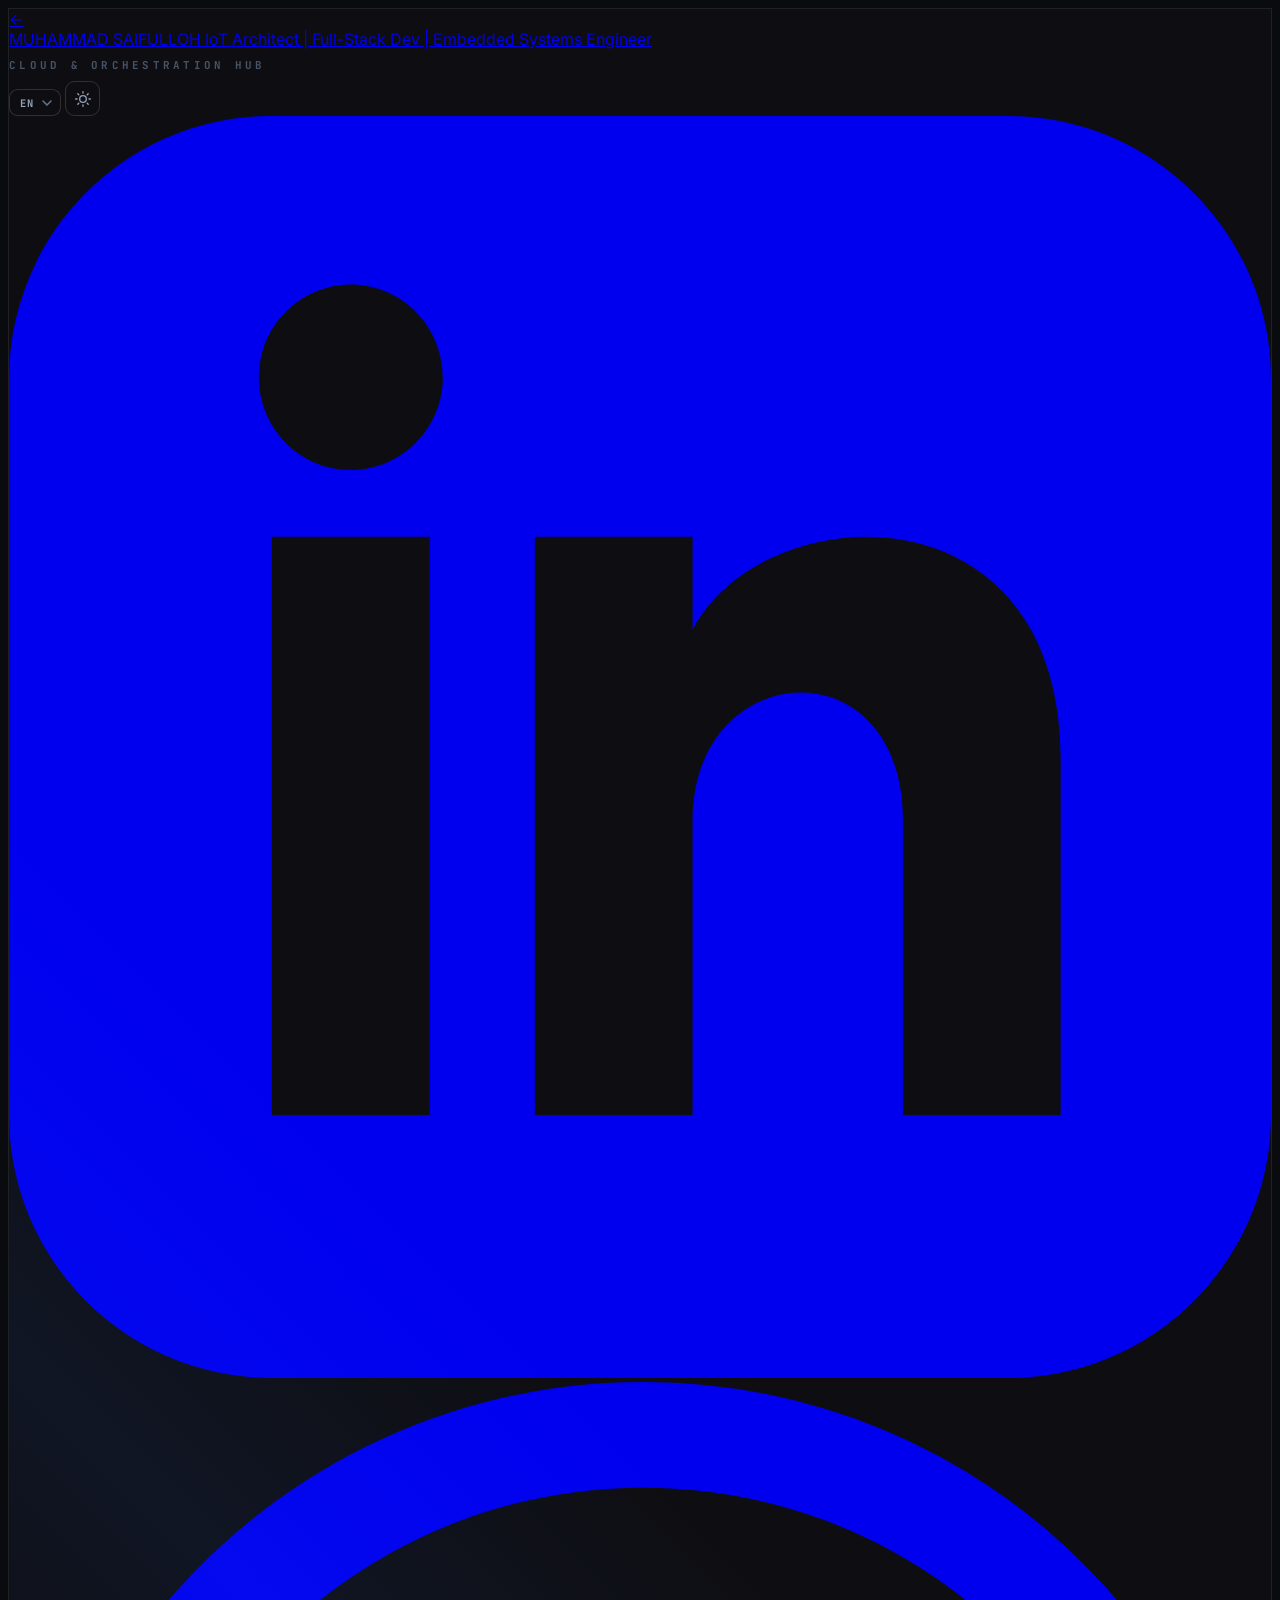
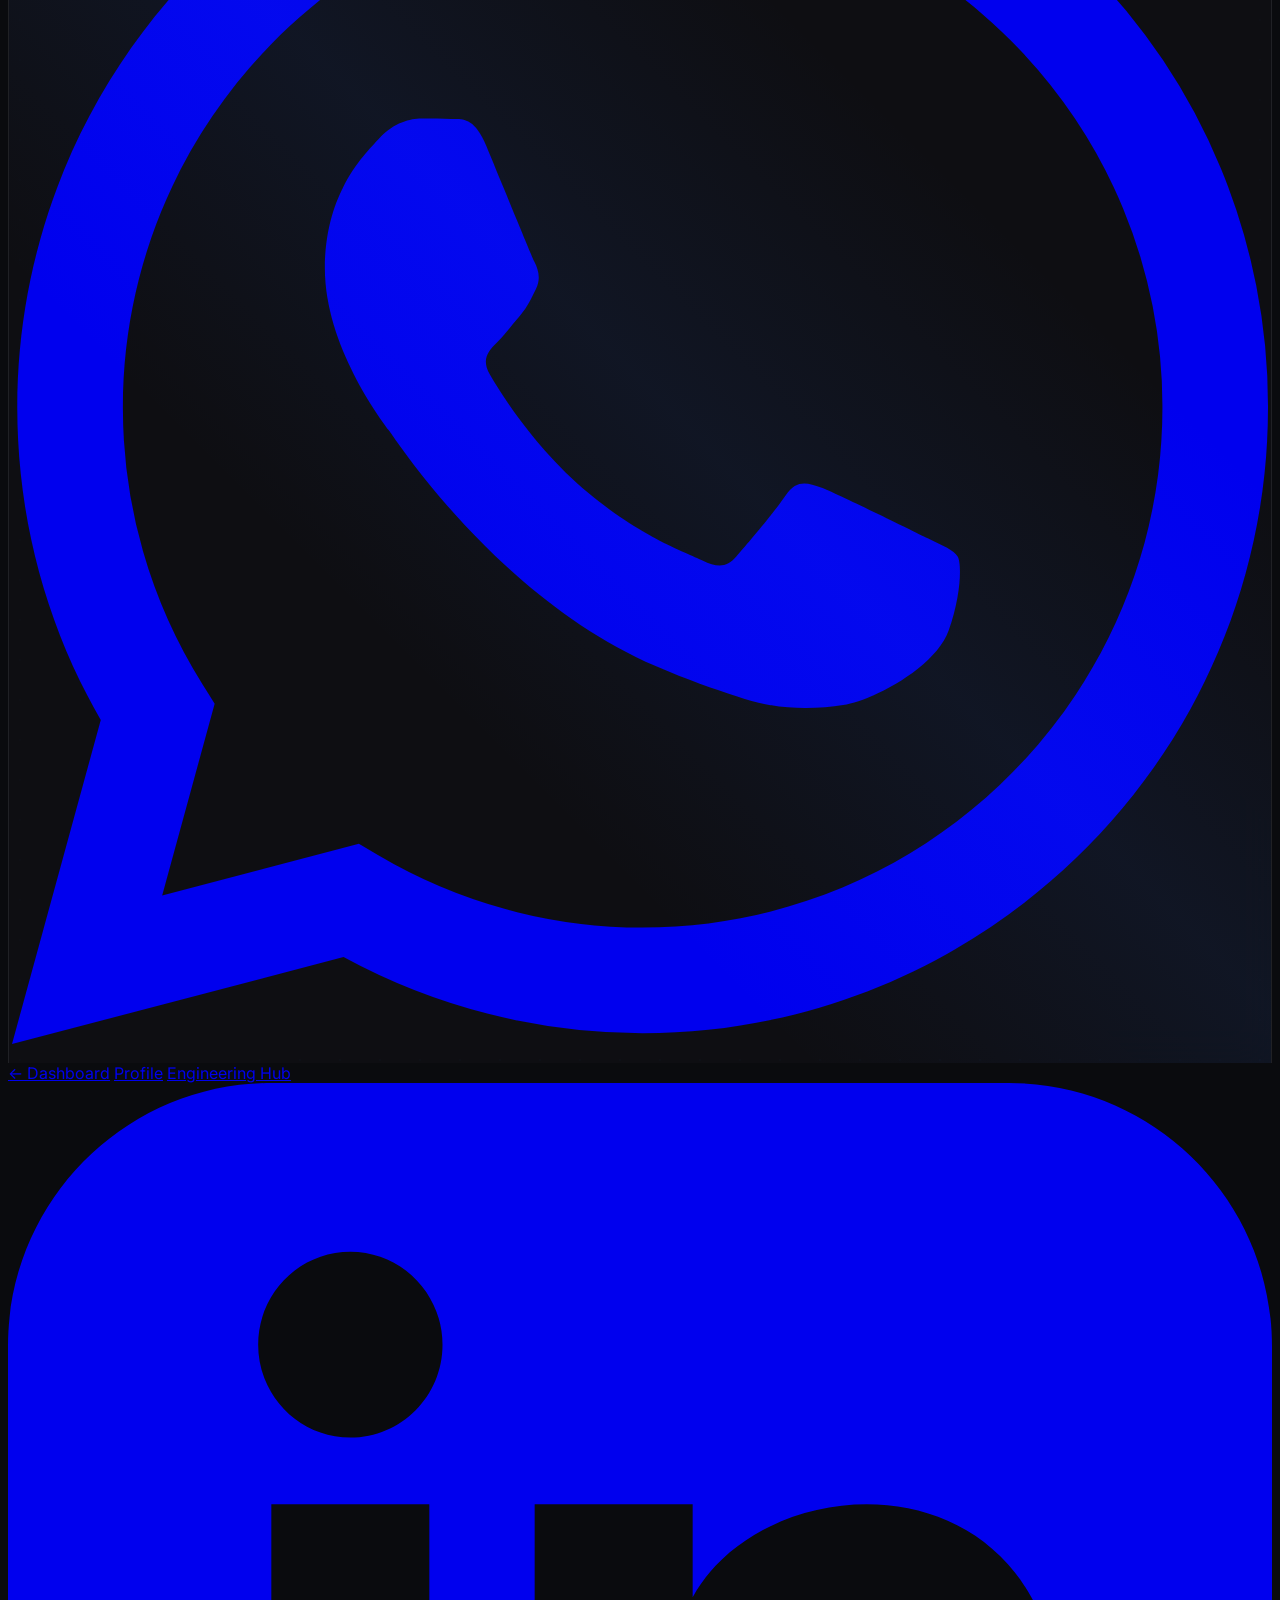
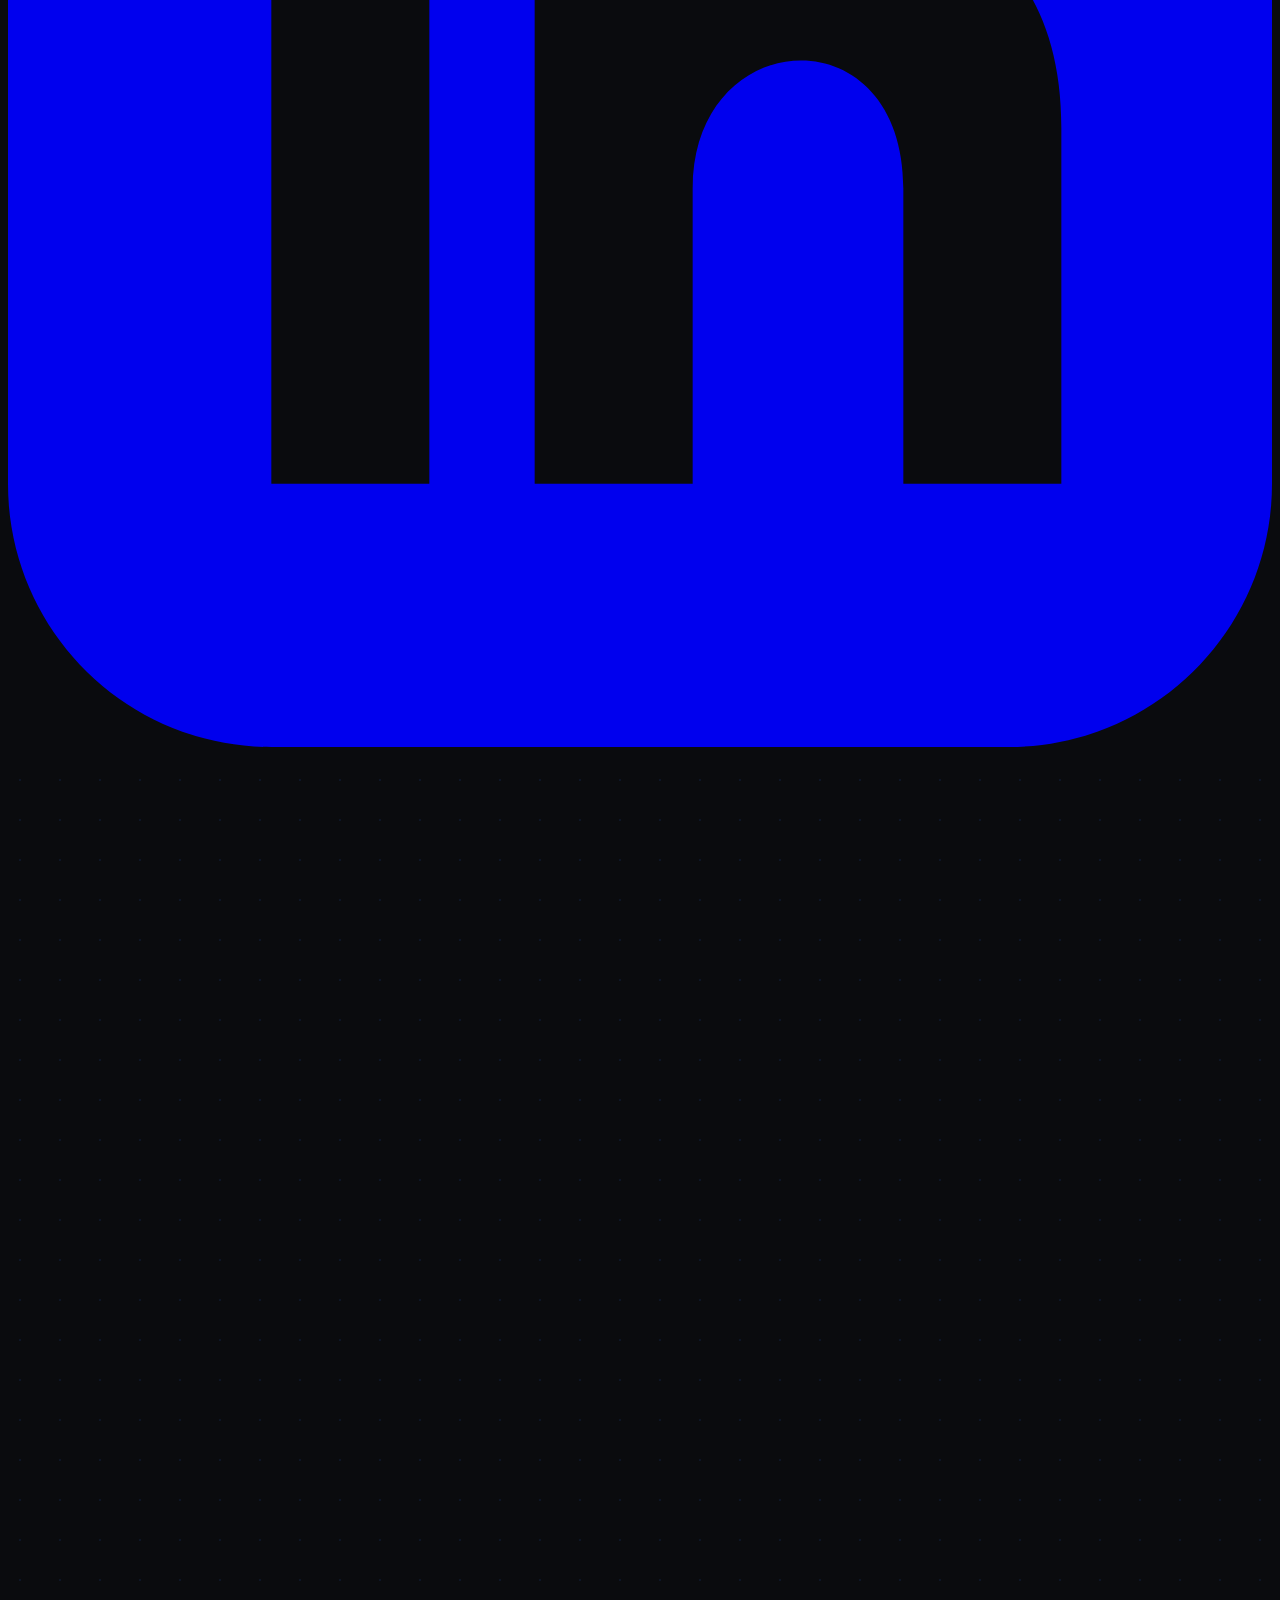
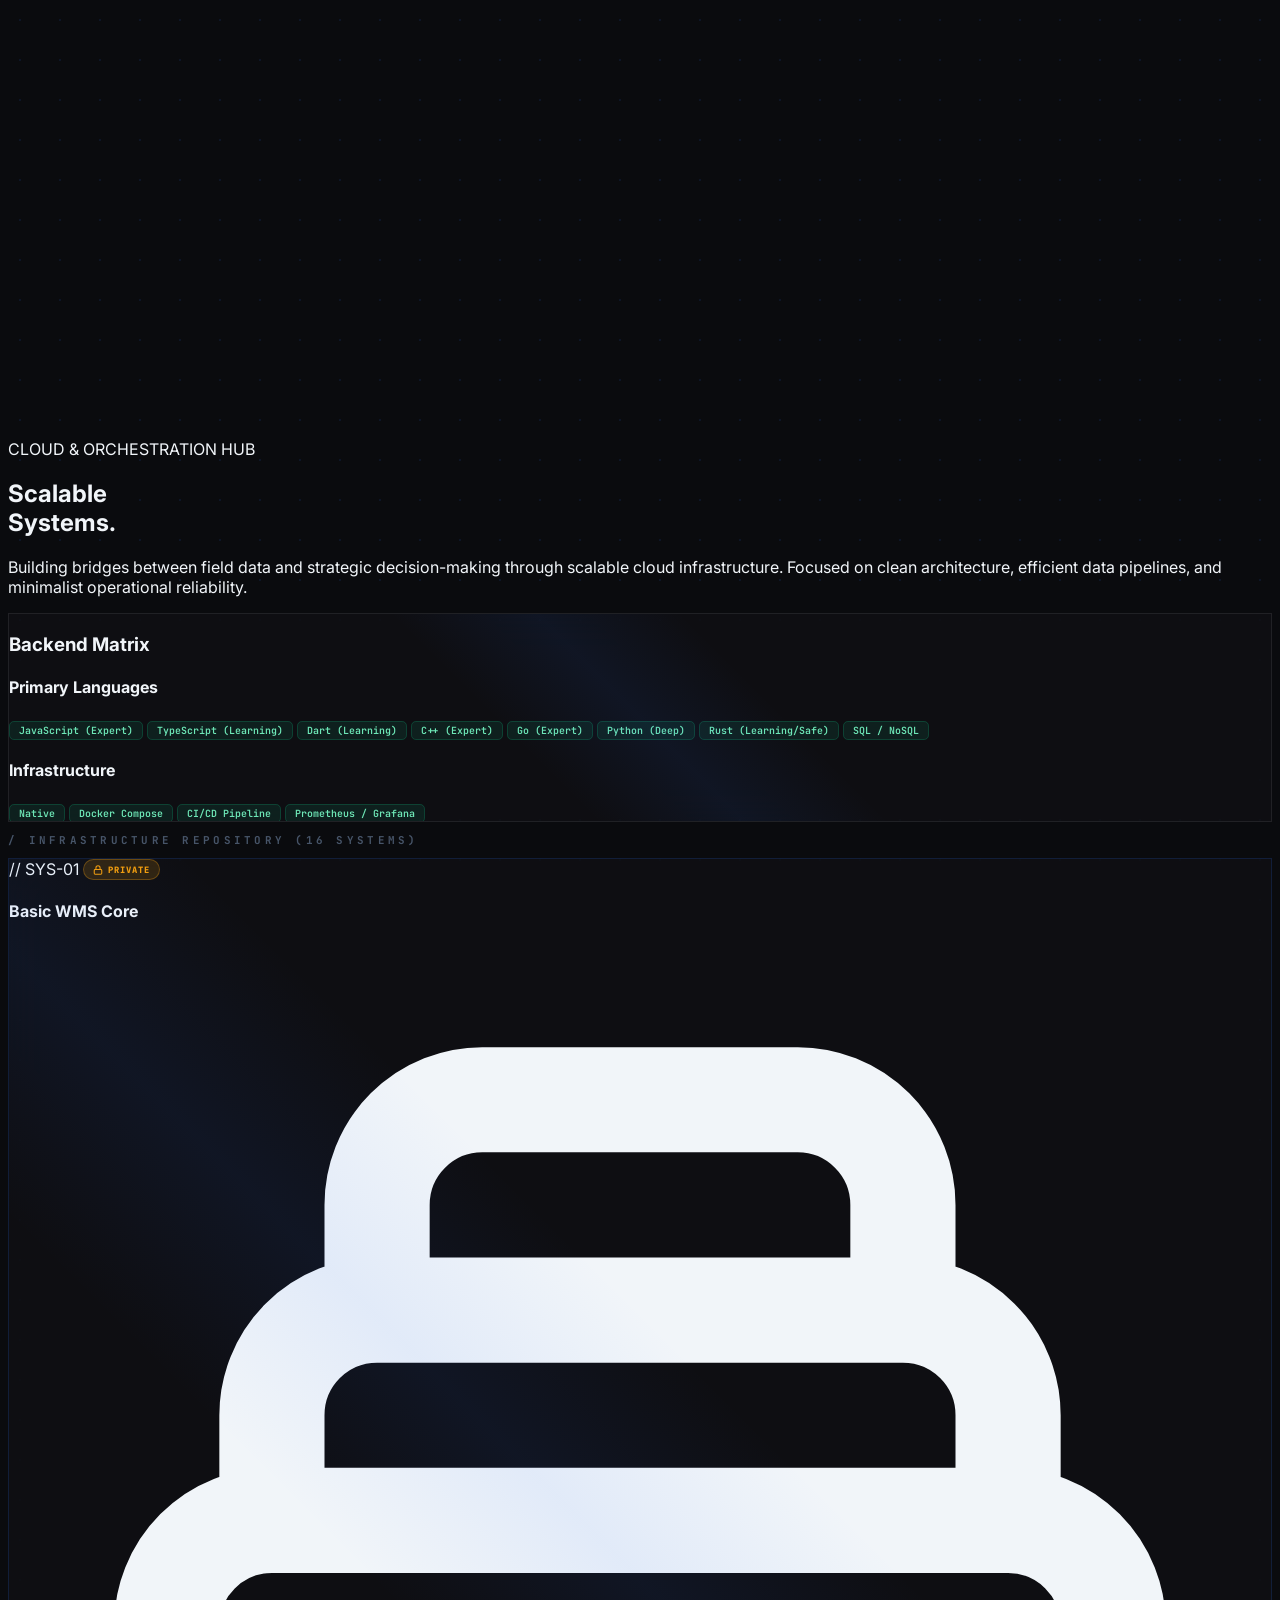
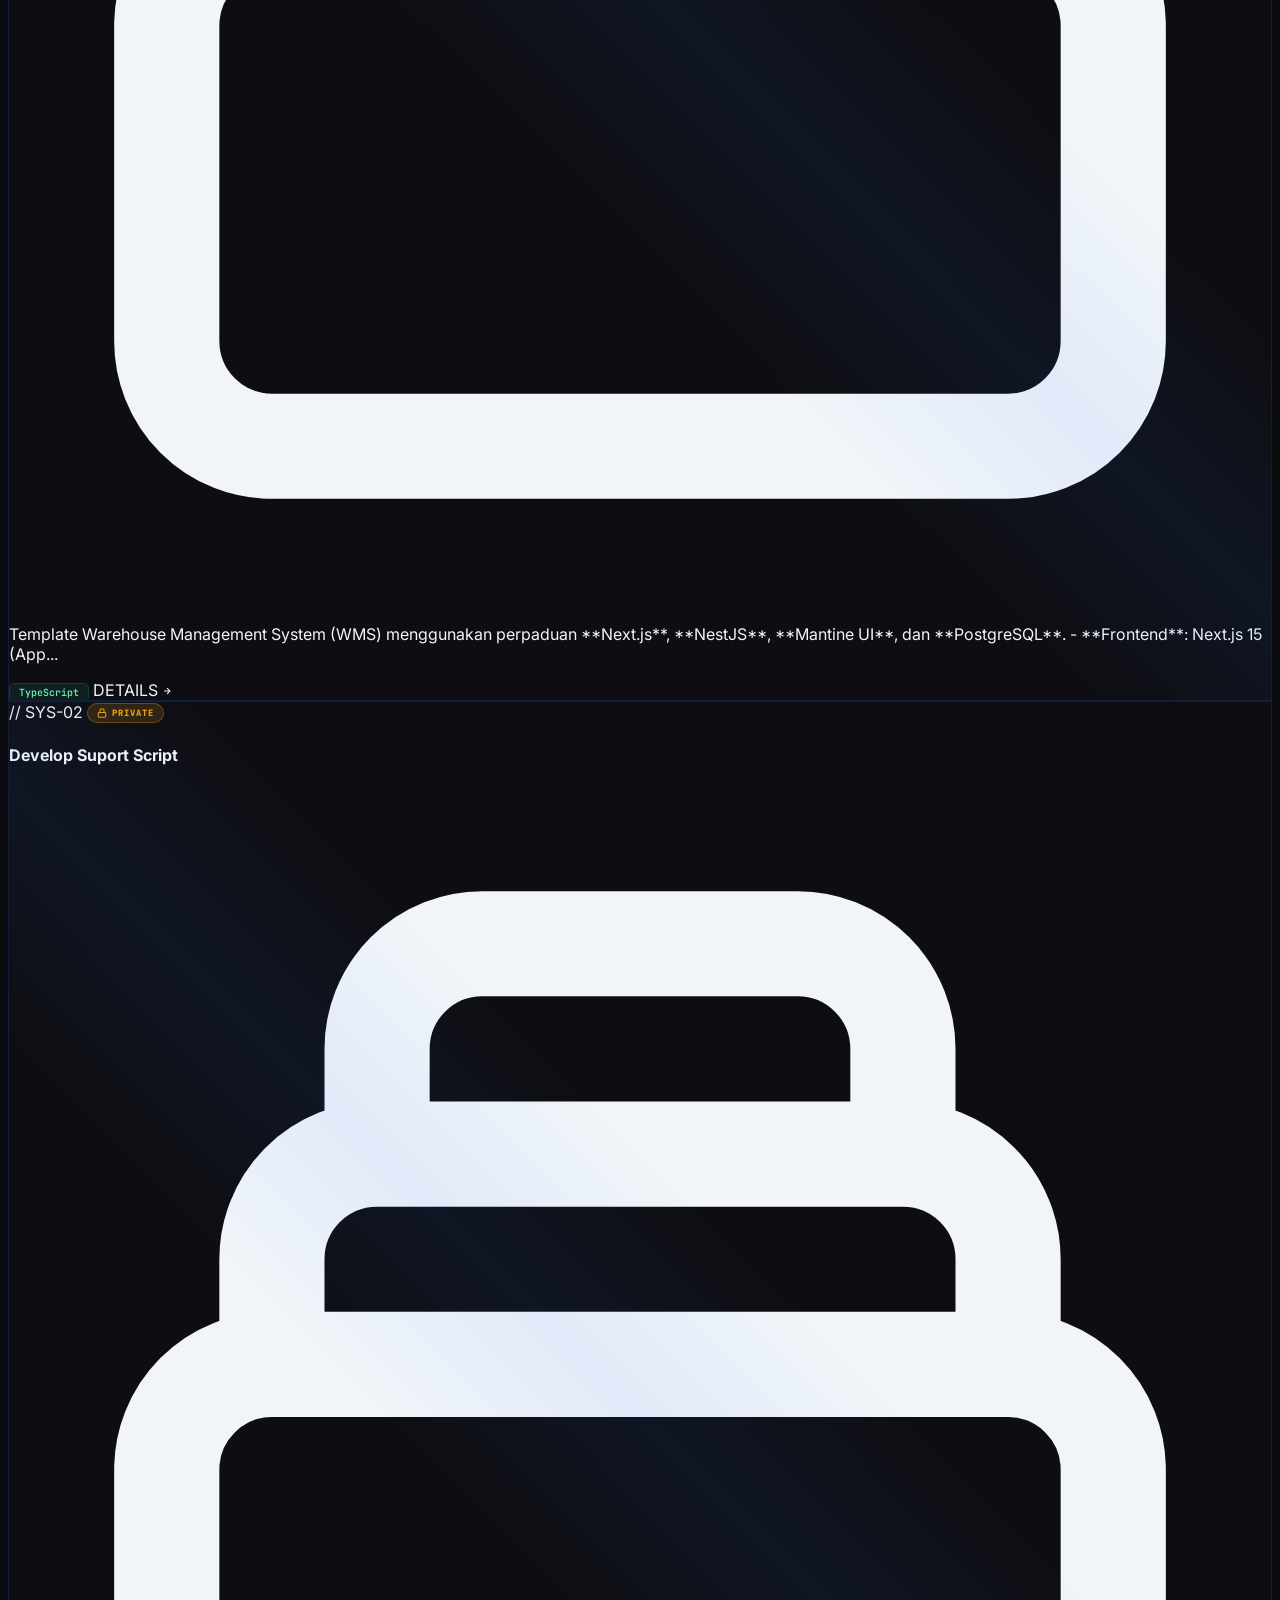
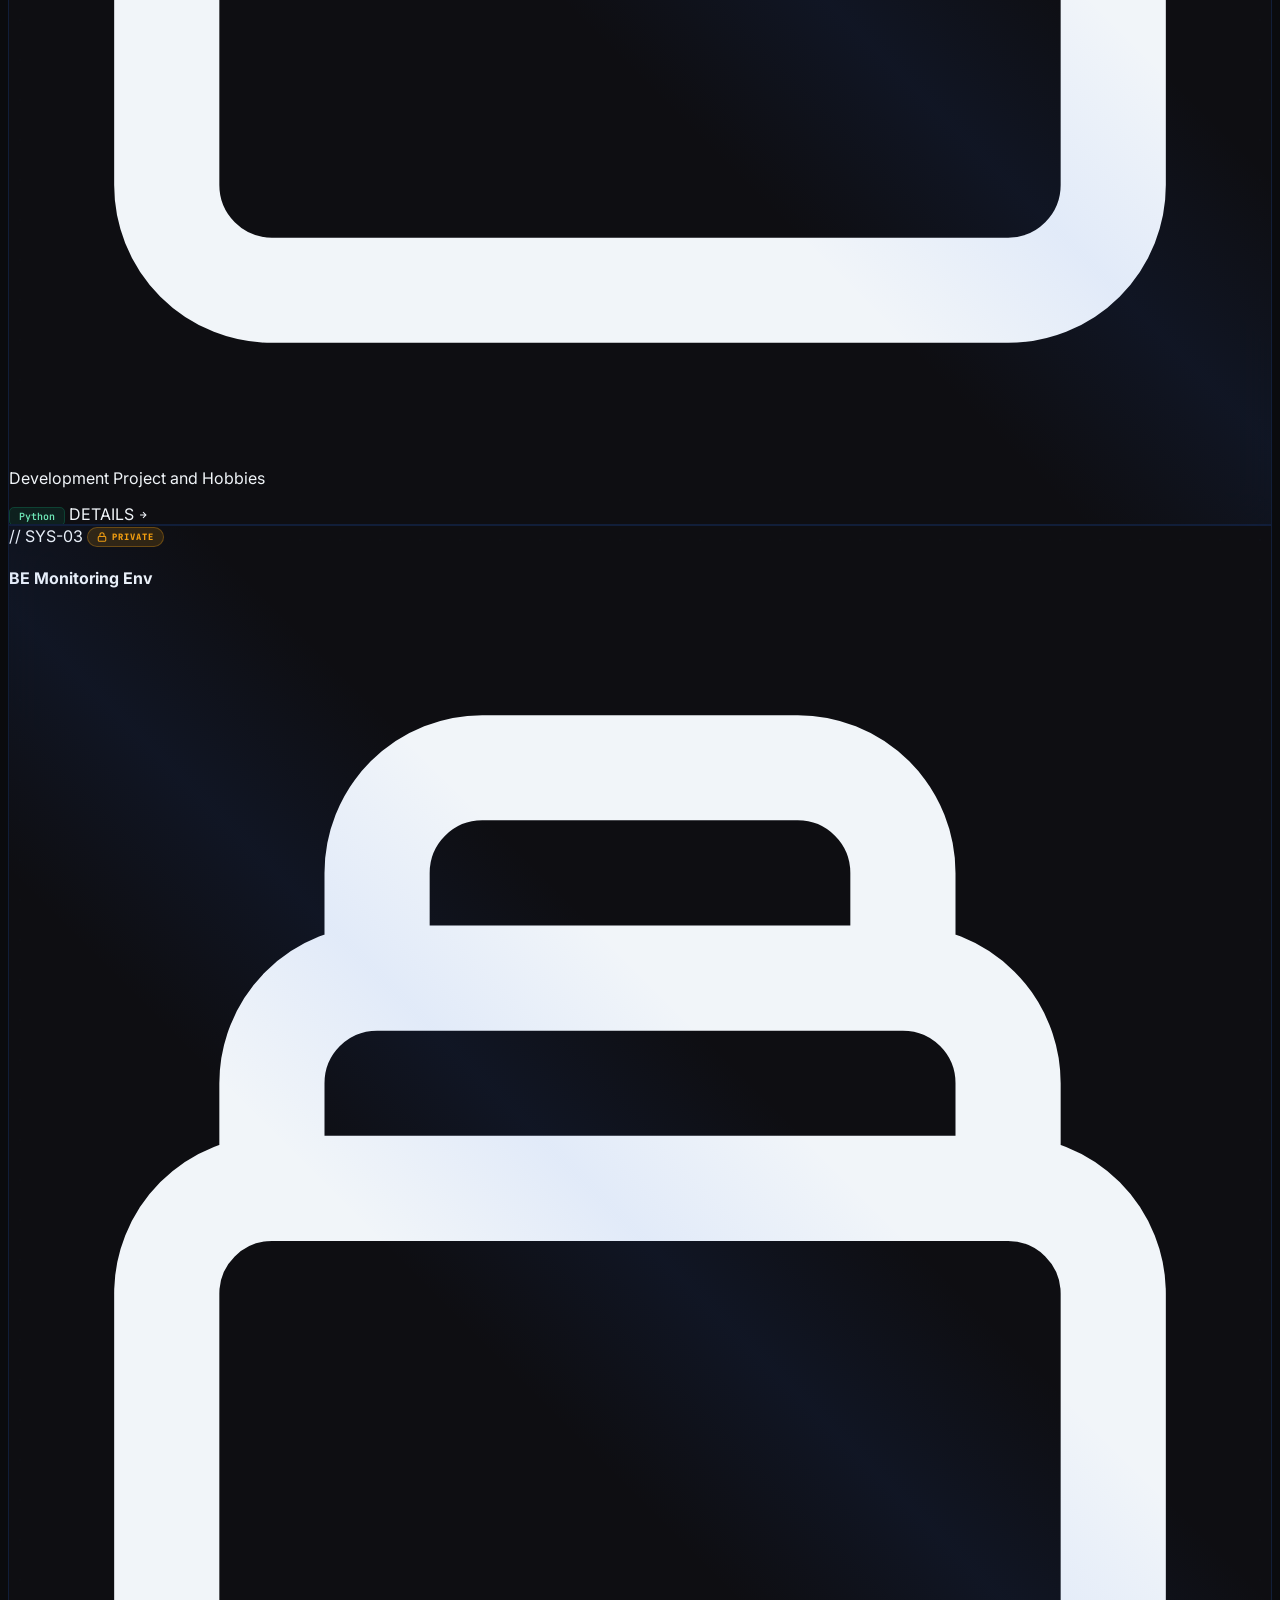
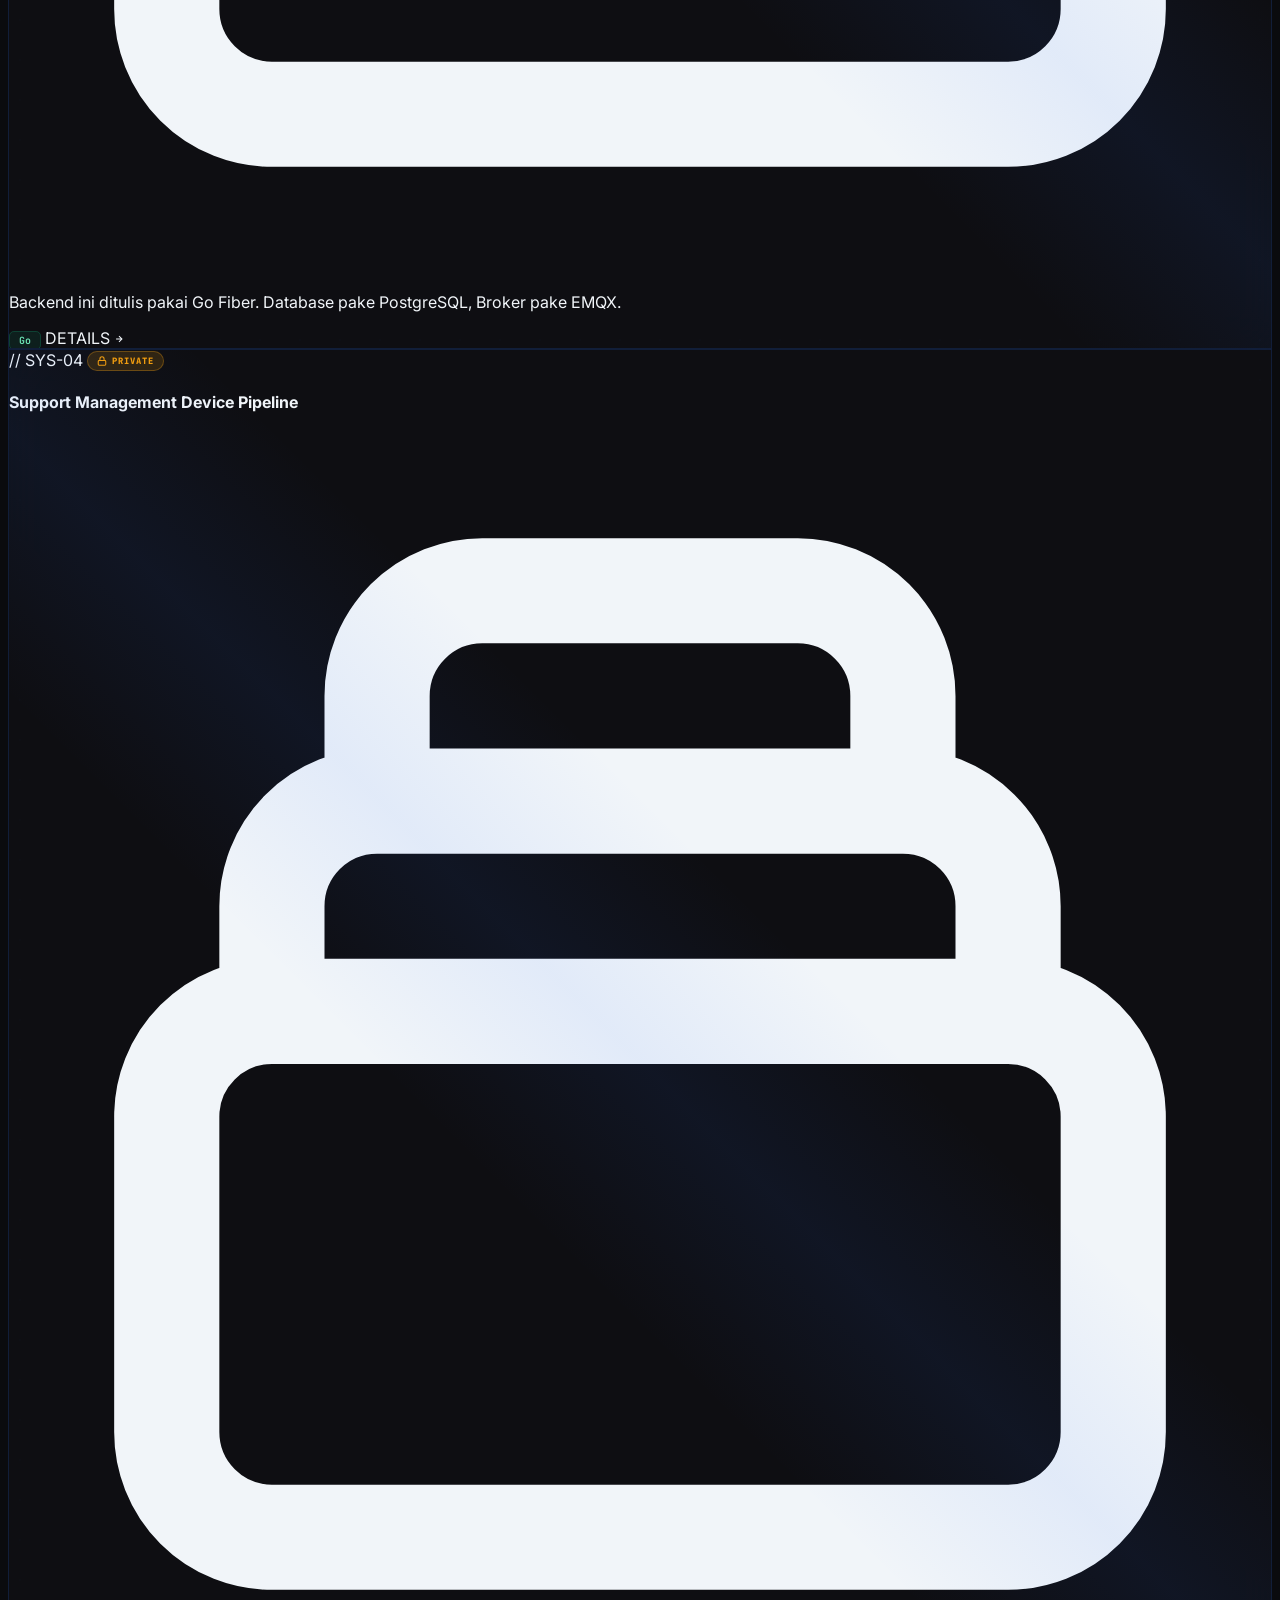
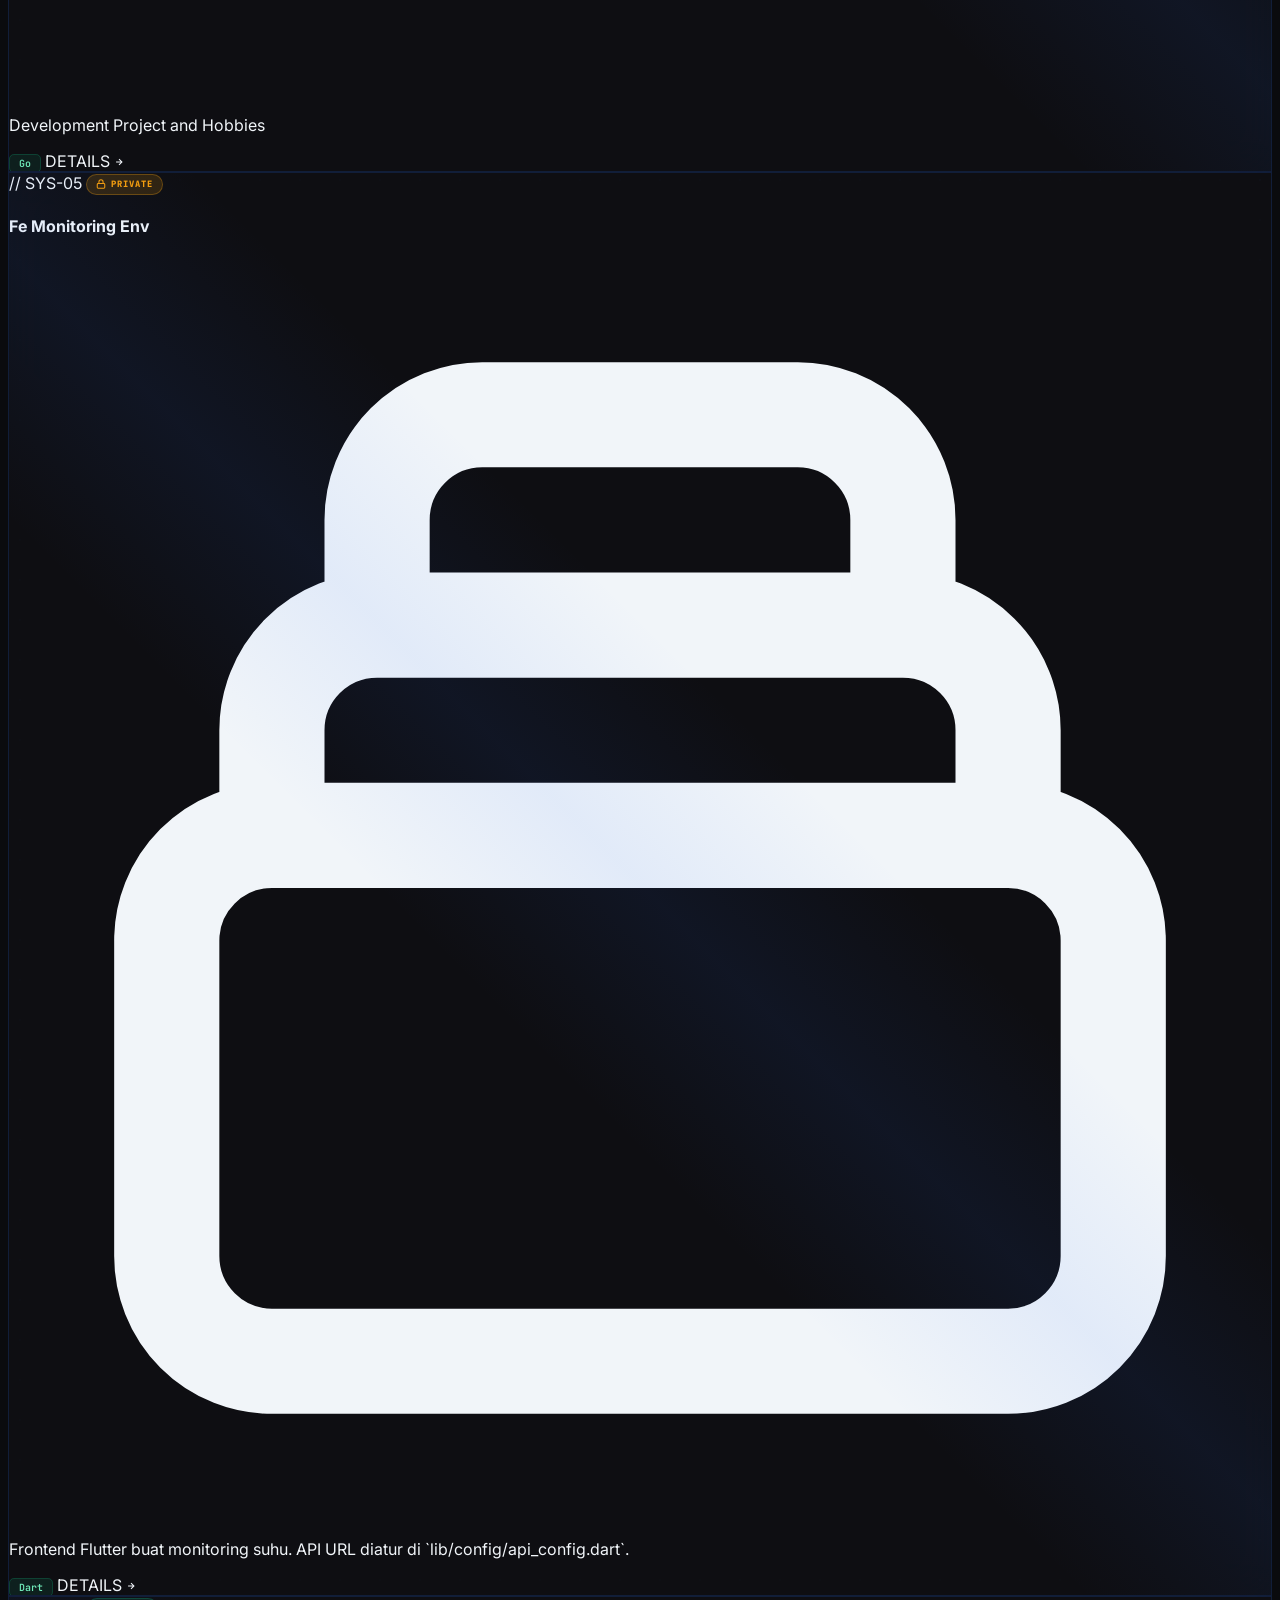
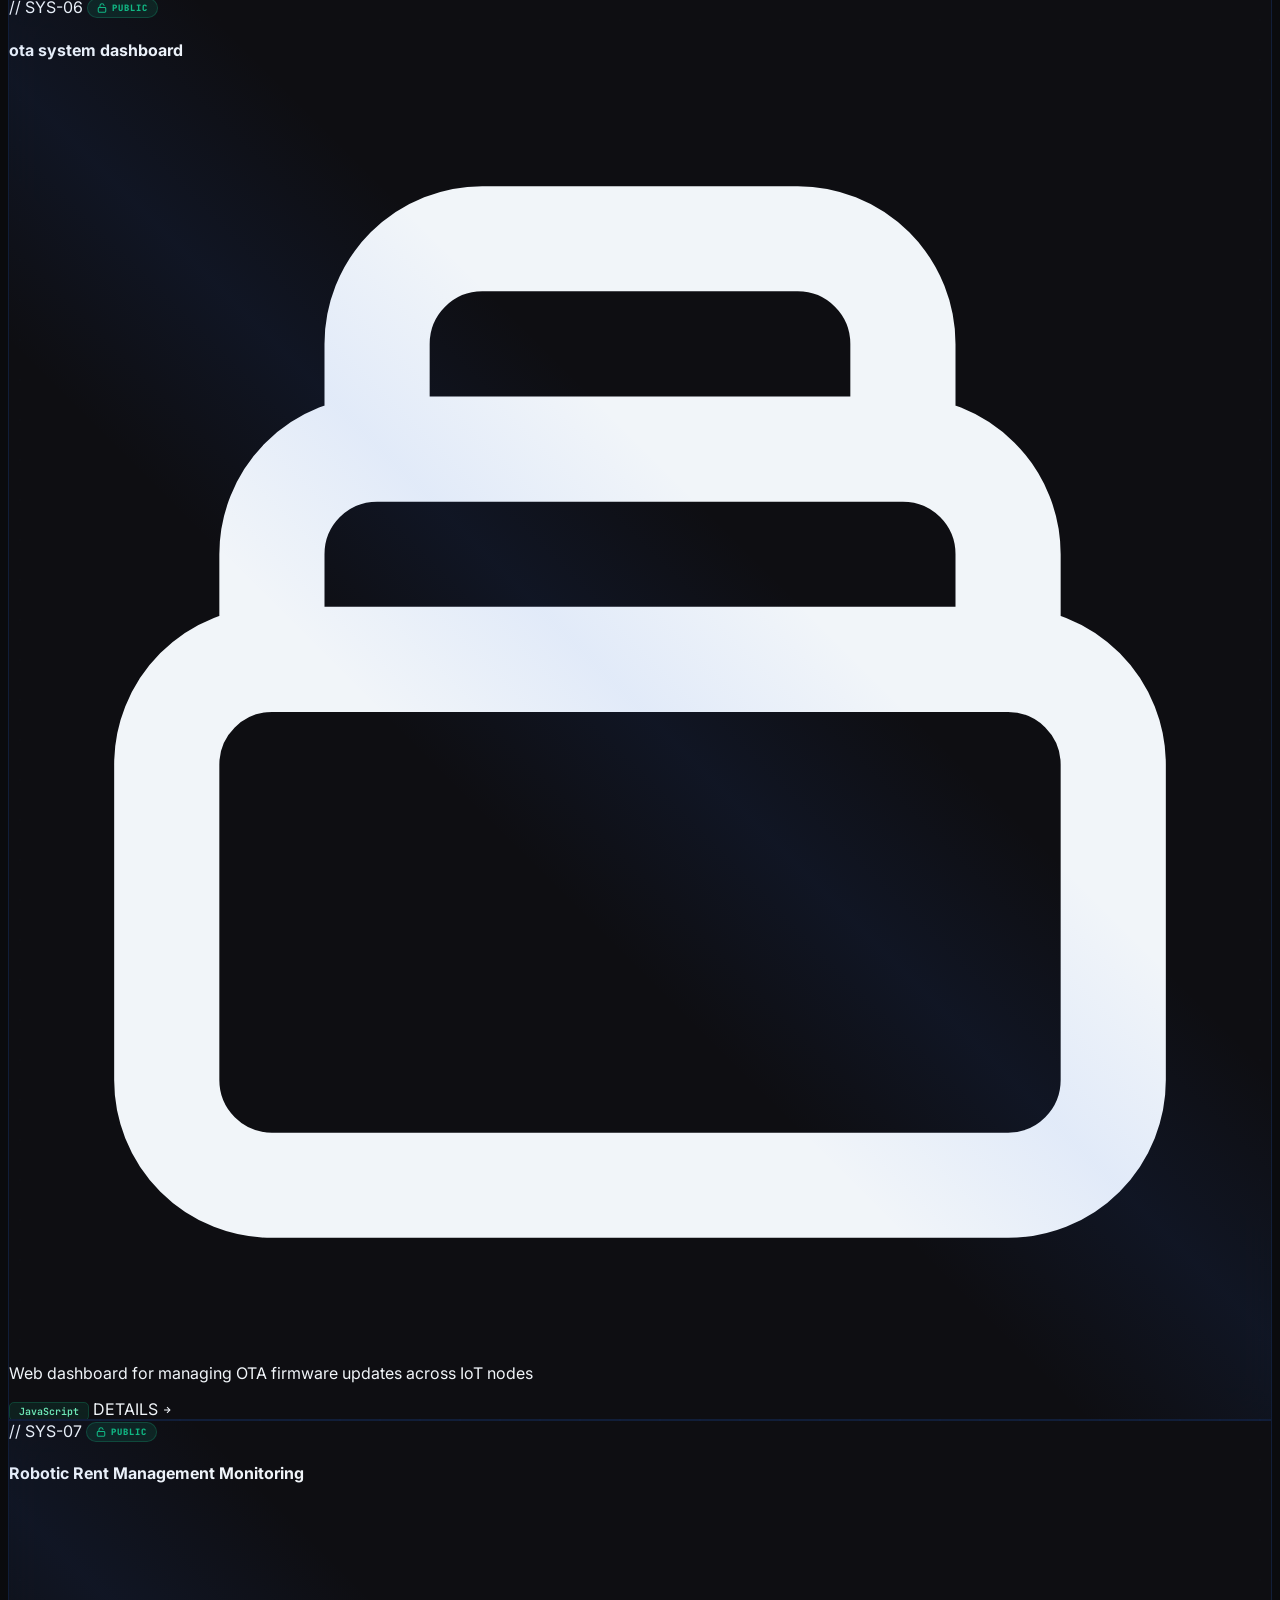
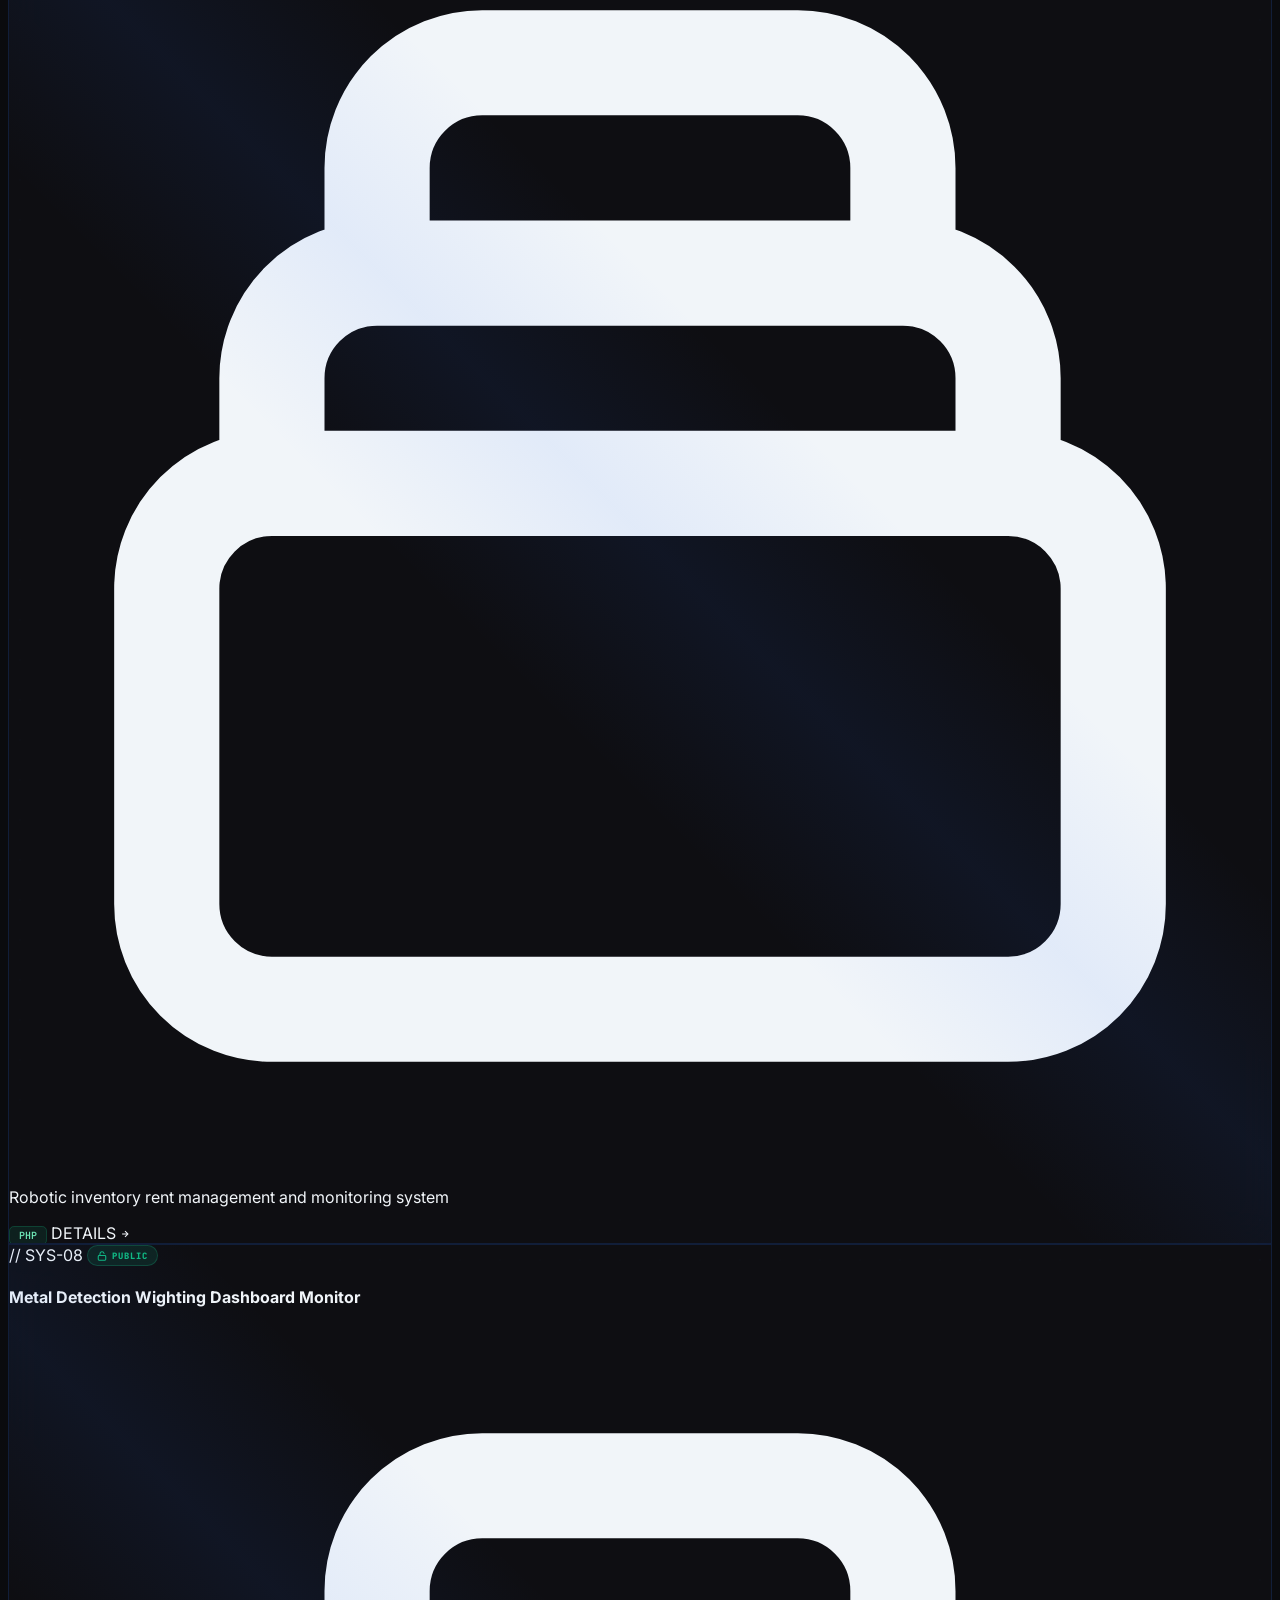
==== commit 564f8c38: "refine color palette: warmer tones, cohesive dark/light mode" ====
--- a/page/development/index.html
+++ b/page/development/index.html
@@ -28,8 +28,8 @@
             theme: {
                 extend: {
                     colors: {
-                        dev: { DEFAULT: '#064e3b', light: '#10b981', dark: '#042f24' },
-                        dark: { 950: '#020617', 900: '#0a0f1e', 800: '#1e293b' }
+                        dev: { DEFAULT: '#0b6e52', light: '#1da87a', dark: '#074d39' },
+                        dark: { 950: '#0a0b0e', 900: '#111216', 800: '#1e2029' }
                     },
                     fontFamily: {
                         sans: ['Inter', 'sans-serif'],
--- a/static/css/style.css
+++ b/static/css/style.css
@@ -2,67 +2,51 @@
    DESIGN TOKENS — Dark Mode (Default)
    ═══════════════════════════════════════════ */
 :root {
-    --eng-blue: #2563eb;
-    --eng-light: #3b82f6;
-    --eng-dark: #1e40af;
-    --dev-green: #059669;
-    --dev-light: #10b981;
-    --safety-orange: #f59e0b;
-    --dark-950: #020617;
-    --dark-900: #0a0f1e;
-    --dark-800: #1e293b;
-    --accent-blue: #3b82f6;
+    --eng-blue: #2a6df4;
+    --eng-light: #4b8bfa;
+    --eng-dark: #1a4db8;
+    --dev-green: #0e8c6a;
+    --dev-light: #1da87a;
+    --safety-orange: #d4940a;
+    --dark-950: #0a0b0e;
+    --dark-900: #111216;
+    --dark-800: #1e2029;
+    --accent-blue: #4b8bfa;
 
     /* Semantic aliases — dark */
-    --bg-base: #020617;
-    --bg-surface: #0a0f1e;
-    --bg-elevated: #111827;
-    --bg-card: rgba(10, 15, 30, 0.65);
+    --bg-base: #0a0b0e;
+    --bg-surface: #111216;
+    --bg-elevated: #181a22;
+    --bg-card: rgba(17, 18, 22, 0.65);
     --border-subtle: rgba(255, 255, 255, 0.08);
     --border-mid: rgba(255, 255, 255, 0.14);
     --text-primary: #f1f5f9;
     --text-secondary: #94a3b8;
     --text-muted: #475569;
-    --blueprint-dot: rgba(37, 99, 235, 0.10);
-    --glass-shimmer: linear-gradient(45deg, transparent 40%, rgba(37, 99, 235, 0.08), transparent 60%);
-    --card-hover-bg: rgba(10, 15, 30, 0.85);
-    --modal-overlay: rgba(2, 6, 23, 0.95);
+    --blueprint-dot: rgba(42, 109, 244, 0.10);
+    --glass-shimmer: linear-gradient(45deg, transparent 40%, rgba(42, 109, 244, 0.08), transparent 60%);
+    --card-hover-bg: rgba(17, 18, 22, 0.85);
+    --modal-overlay: rgba(10, 11, 14, 0.95);
     --input-bg: rgba(255, 255, 255, 0.05);
-    --scrollbar-thumb: #1e293b;
+    --scrollbar-thumb: #1e2029;
 }
 
 /* ── LIGHT MODE ─────────────────────────────── */
 /* ── LIGHT MODE ─────────────────────────────── */
 html.light {
-    /* Base paling bawah, sedikit abu-abu/biru pucat */
-    --bg-base: #e8edf5;
-
-    /* Surface naik sedikit, lebih putih */
-    --bg-surface: #f0f4f8;
-
-    /* Elevated paling atas, putih bersih atau mendekati putih */
+    --bg-base: #ece8e0;
+    --bg-surface: #f5f2ed;
     --bg-elevated: #ffffff;
-
-    /* Card dengan glassmorphism */
     --bg-card: rgba(255, 255, 255, 0.85);
-
     --border-subtle: rgba(0, 0, 0, 0.08);
     --border-mid: rgba(0, 0, 0, 0.14);
-
-    /* Teks sudah aman */
-    --text-primary: #0f172a;
-    --text-secondary: #334155;
-    --text-muted: #64748b;
-
-    --blueprint-dot: rgba(37, 99, 235, 0.07);
+    --text-primary: #1a1a1a;
+    --text-secondary: #3a3a4a;
+    --text-muted: #6b7280;
+    --blueprint-dot: rgba(42, 109, 244, 0.08);
     --glass-shimmer: linear-gradient(45deg, transparent 40%, rgba(255, 255, 255, 0.6), transparent 60%);
-    /* Shimmer di light mode lebih logis pakai putih daripada biru redup */
-
     --card-hover-bg: rgba(255, 255, 255, 1);
-
-    /* Overlay sedikit dikurangi kepekatannya agar tidak terlalu 'mengisolasi' */
-    --modal-overlay: rgba(15, 23, 42, 0.65);
-
+    --modal-overlay: rgba(26, 26, 26, 0.65);
     --input-bg: rgba(0, 0, 0, 0.04);
     --scrollbar-thumb: #cbd5e1;
 }
@@ -351,7 +335,7 @@
 }
 
 html.light nav.glass-card {
-    background: rgba(240, 244, 248, 0.88);
+    background: rgba(245, 242, 237, 0.88);
 }
 
 /* Mobile dark nav overlay */
@@ -748,19 +732,19 @@
 }
 
 html.light .bg-dark-950 {
-    background-color: #f0f4f8 !important;
+    background-color: #ece8e0 !important;
 }
 
 html.light .bg-dark-900 {
-    background-color: #e8edf5 !important;
+    background-color: #f5f2ed !important;
 }
 
 html.light .bg-dark-900\/30 {
-    background-color: rgba(232, 237, 245, 0.6) !important;
+    background-color: rgba(245, 242, 237, 0.6) !important;
 }
 
 html.light .bg-dark-900\/50 {
-    background-color: rgba(232, 237, 245, 0.8) !important;
+    background-color: rgba(245, 242, 237, 0.8) !important;
 }
 
 html.light .glass-card {
@@ -821,29 +805,29 @@
 }
 
 html.light #mobile-menu {
-    background-color: rgba(240, 244, 248, 0.97);
+    background-color: rgba(245, 242, 237, 0.97);
 }
 
 html.light #mobile-menu a {
-    color: #0f172a;
+    color: #1a1a1a;
 }
 
 html.light select option {
-    background: #e8edf5;
-    color: #0f172a;
+    background: #f5f2ed;
+    color: #1a1a1a;
 }
 
 html.light .modal-content {
-    background: #f8fafc;
+    background: #f5f2ed;
     border-color: rgba(0, 0, 0, 0.1);
 }
 
 html.light #modal-title {
-    color: #0f172a;
+    color: #1a1a1a;
 }
 
 html.light #modal-desc {
-    color: #334155;
+    color: #3a3a4a;
 }
 
 html.light .bg-slate-800 {
@@ -854,16 +838,12 @@
     background-color: rgba(0, 0, 0, 0.06) !important;
 }
 
-html.light .bg-dark-950 {
-    background-color: #f0f4f8 !important;
-}
-
 html.light .arch-node {
     background: rgba(255, 255, 255, 0.75);
 }
 
 html.light .grid-blueprint {
-    background-image: radial-gradient(rgba(37, 99, 235, 0.07) 1px, transparent 1px);
+    background-image: radial-gradient(rgba(42, 109, 244, 0.08) 1px, transparent 1px);
 }
 
 /* ═══════════════════════════════════════════
@@ -1472,4 +1452,38 @@
 .title-hover-word:hover {
     transform: translateY(-4px) skewX(-4deg);
     color: var(--eng-light);
+}
+
+/* ═══════════════════════════════════════════
+   VISITOR TELEMETRY (Bottom Left)
+   ═══════════════════════════════════════════ */
+#visitor-telemetry {
+    transition: all 0.6s cubic-bezier(0.23, 1, 0.32, 1);
+}
+
+#visitor-telemetry:hover {
+    transform: scale(1.05) translateY(-4px);
+    opacity: 1 !important;
+}
+
+#visitor-telemetry .glass-card {
+    box-shadow: 0 10px 30px -10px rgba(0, 0, 0, 0.5);
+    border: 1px solid rgba(255, 255, 255, 0.05);
+}
+
+html.light #visitor-telemetry .glass-card {
+    background: rgba(255, 255, 255, 0.8) !important;
+    border-color: rgba(37, 99, 235, 0.1) !important;
+    box-shadow: 0 10px 30px -10px rgba(37, 99, 235, 0.15);
+}
+
+#top-origins img {
+    border-radius: 2px;
+    box-shadow: 0 1px 3px rgba(0, 0, 0, 0.3);
+    transition: all 0.3s ease;
+}
+
+#visitor-telemetry:hover #top-origins img {
+    opacity: 1 !important;
+    filter: grayscale(0) !important;
 }
